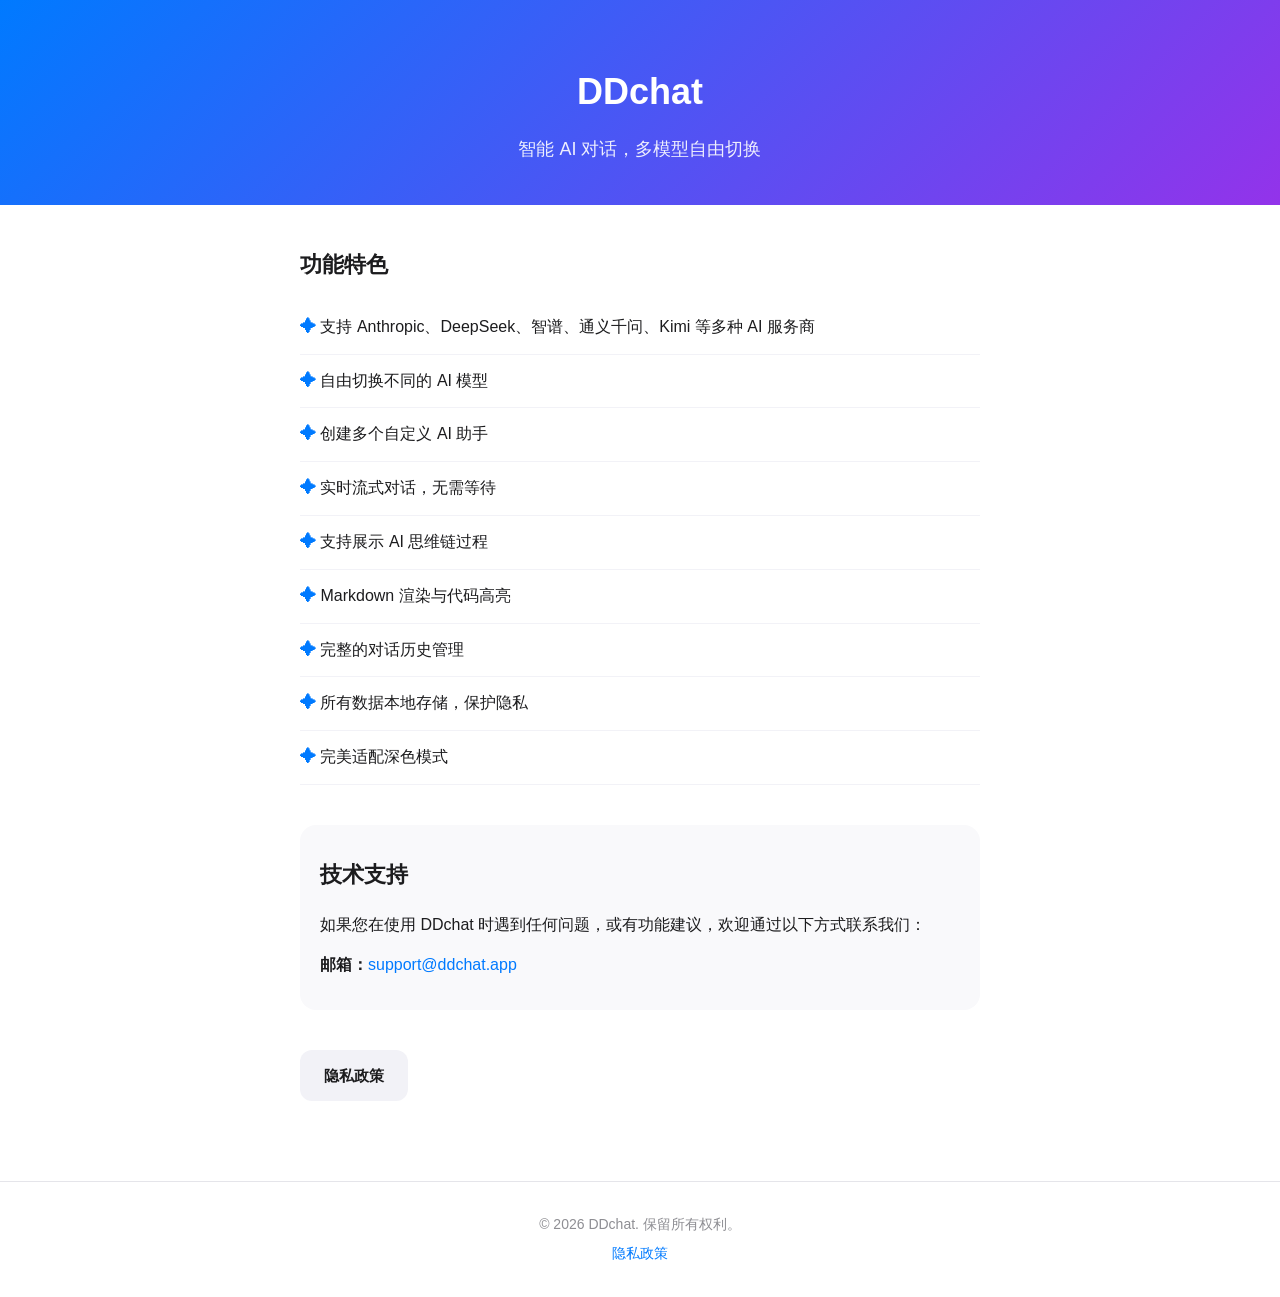
==== index.html @ 6ab1c4fa "合规整改：移除元数据中 OpenAI 相关引用 针对 App Store 中国大陆 Guideline 5 - Legal 审核要求， 移除官网与隐私政策中对 OpenAI 的引用，改为列举已在 中国" ====
<!DOCTYPE html>
<html lang="zh-CN">
<head>
<meta charset="UTF-8">
<meta name="viewport" content="width=device-width, initial-scale=1.0">
<title>DDchat - 智能 AI 对话助手</title>
<style>
  * { margin: 0; padding: 0; box-sizing: border-box; }
  body { font-family: -apple-system, 'SF Pro Text', 'PingFang SC', sans-serif; font-size: 16px; line-height: 1.8; color: #1c1c1e; background: #fff; }
  .hero { text-align: center; padding: 60px 20px 40px; background: linear-gradient(135deg, #007AFF, #9333EA); color: #fff; }
  .hero h1 { font-size: 36px; font-weight: 800; margin-bottom: 8px; }
  .hero p { font-size: 18px; opacity: 0.9; }
  .content { max-width: 720px; margin: 0 auto; padding: 40px 20px; }
  h2 { font-size: 22px; font-weight: 700; margin-bottom: 16px; }
  .features { list-style: none; padding: 0; }
  .features li { padding: 12px 0; border-bottom: 1px solid #f2f2f7; font-size: 16px; }
  .features li::before { content: "✦ "; color: #007AFF; font-weight: bold; }
  .section { margin-bottom: 40px; }
  .links { display: flex; gap: 16px; flex-wrap: wrap; margin-top: 20px; }
  .links a { display: inline-block; padding: 12px 24px; border-radius: 12px; text-decoration: none; font-weight: 600; font-size: 15px; }
  .links .primary { background: linear-gradient(135deg, #007AFF, #0064d2); color: #fff; }
  .links .secondary { background: #f2f2f7; color: #1c1c1e; }
  .contact { background: #f9f9fb; padding: 30px 20px; border-radius: 16px; }
  .footer { text-align: center; padding: 30px 20px; font-size: 14px; color: #8e8e93; border-top: 1px solid #e5e5ea; margin-top: 40px; }
  .footer a { color: #007AFF; text-decoration: none; }
</style>
</head>
<body>

<div class="hero">
  <h1>DDchat</h1>
  <p>智能 AI 对话，多模型自由切换</p>
</div>

<div class="content">
  <div class="section">
    <h2>功能特色</h2>
    <ul class="features">
      <li>支持 Anthropic、DeepSeek、智谱、通义千问、Kimi 等多种 AI 服务商</li>
      <li>自由切换不同的 AI 模型</li>
      <li>创建多个自定义 AI 助手</li>
      <li>实时流式对话，无需等待</li>
      <li>支持展示 AI 思维链过程</li>
      <li>Markdown 渲染与代码高亮</li>
      <li>完整的对话历史管理</li>
      <li>所有数据本地存储，保护隐私</li>
      <li>完美适配深色模式</li>
    </ul>
  </div>

  <div class="section contact">
    <h2>技术支持</h2>
    <p>如果您在使用 DDchat 时遇到任何问题，或有功能建议，欢迎通过以下方式联系我们：</p>
    <p style="margin-top: 12px;"><strong>邮箱：</strong><a href="mailto:support@ddchat.app" style="color: #007AFF; text-decoration: none;">support@ddchat.app</a></p>
  </div>

  <div class="links">
    <a href="privacy-policy.html" class="secondary">隐私政策</a>
  </div>
</div>

<div class="footer">
  <p>&copy; 2026 DDchat. 保留所有权利。</p>
  <p style="margin-top: 4px;"><a href="privacy-policy.html">隐私政策</a></p>
</div>

</body>
</html>
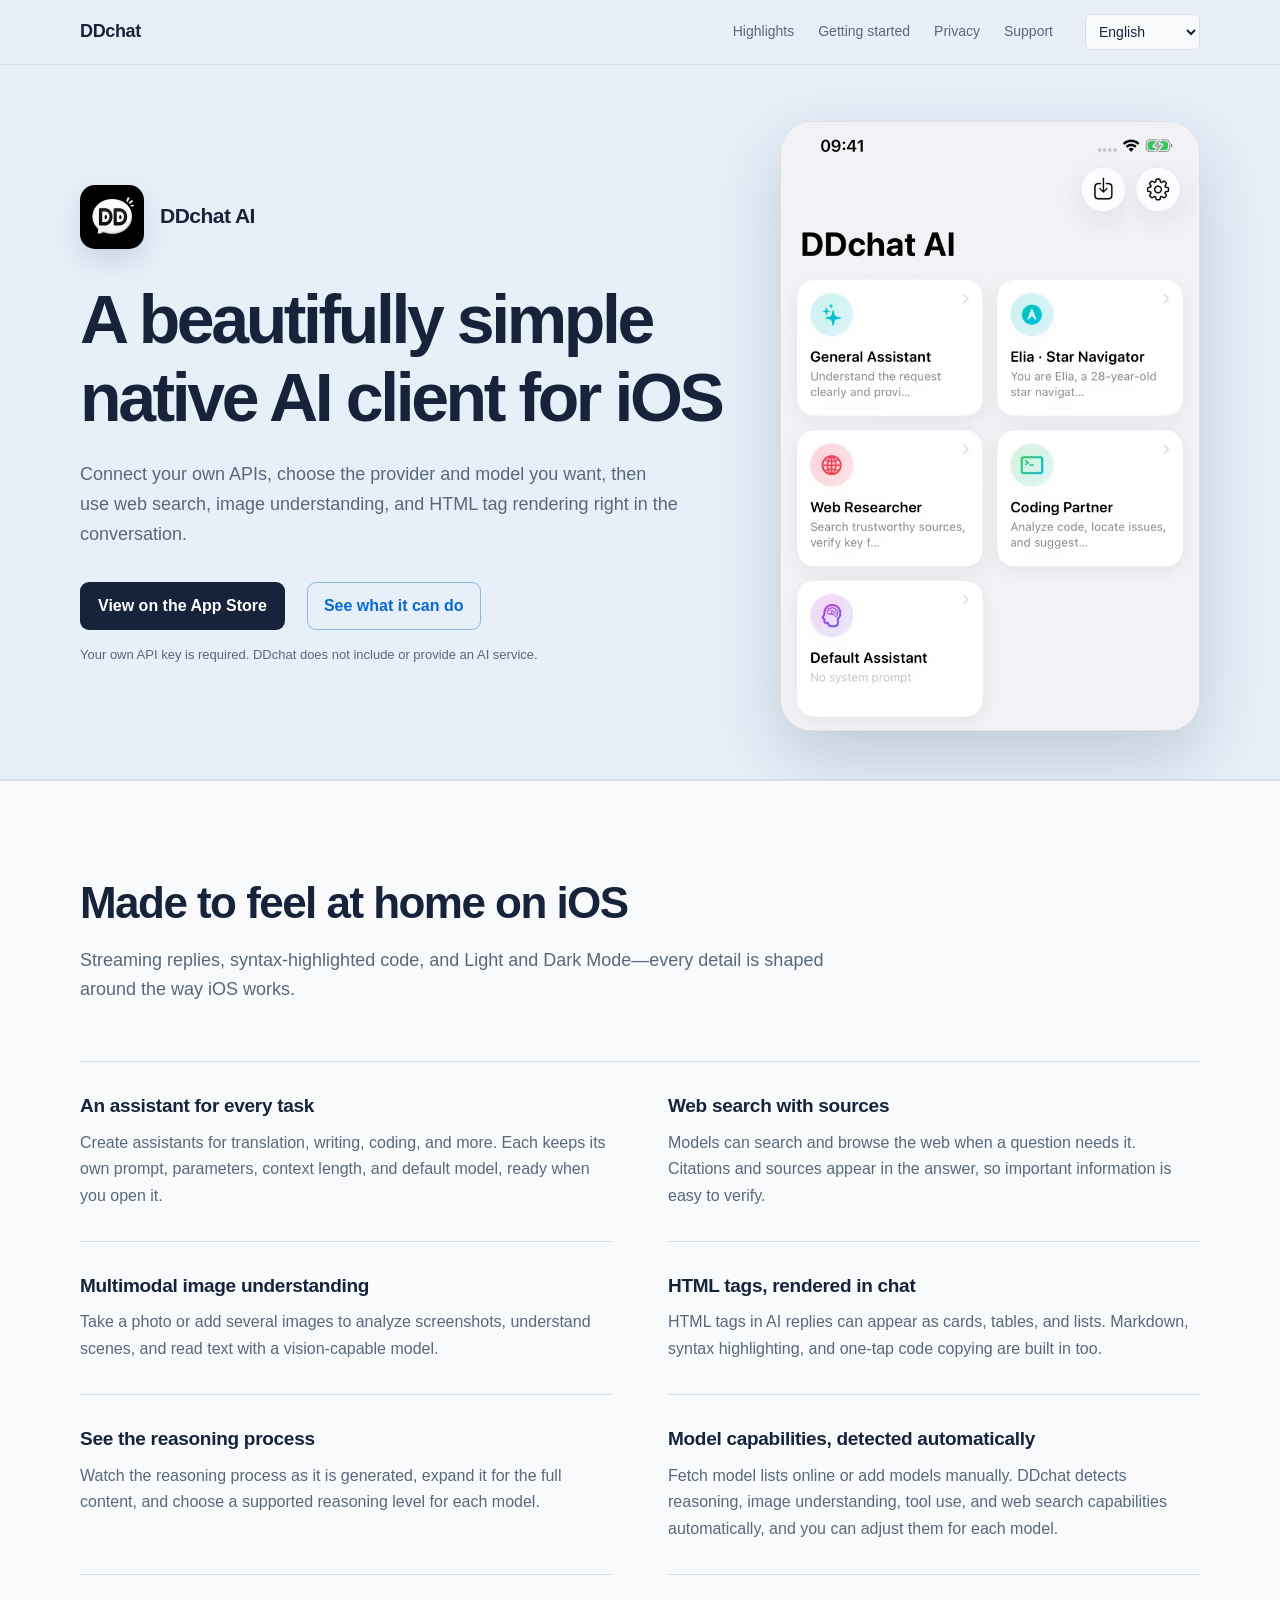
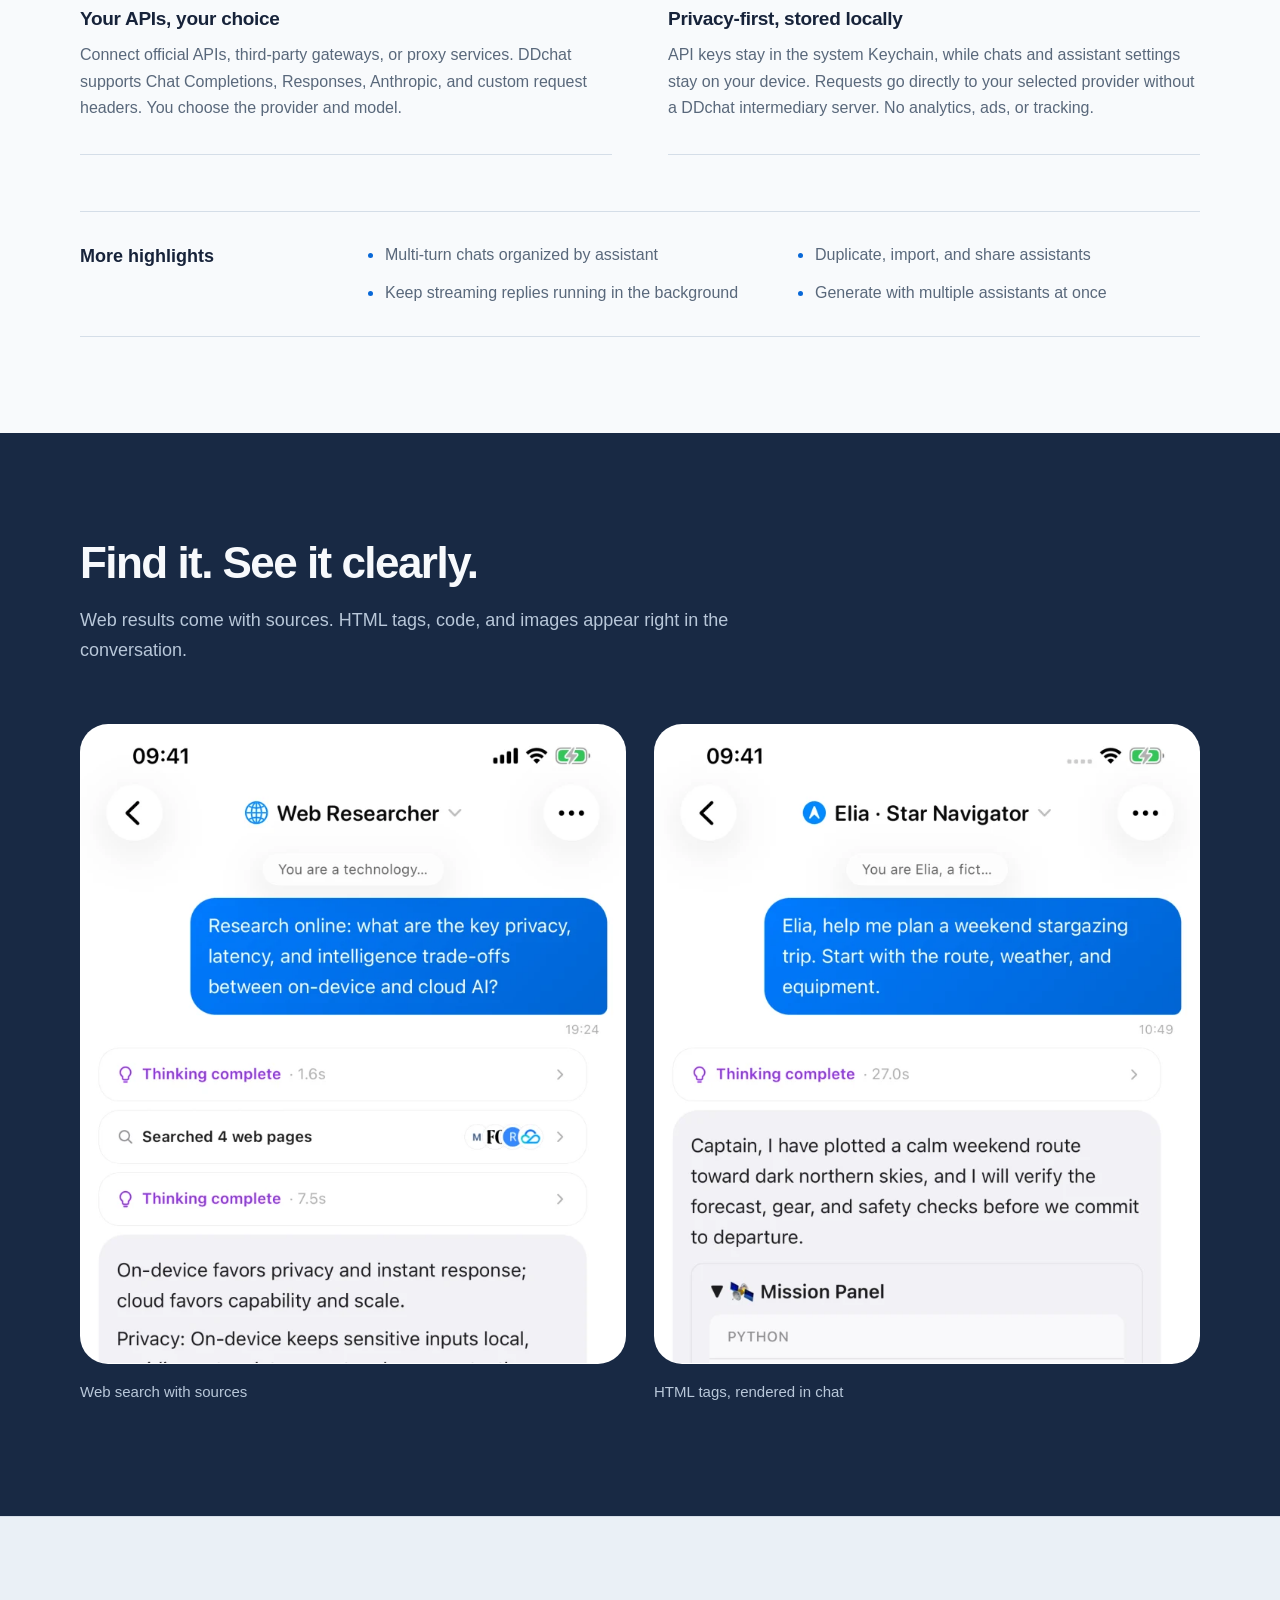
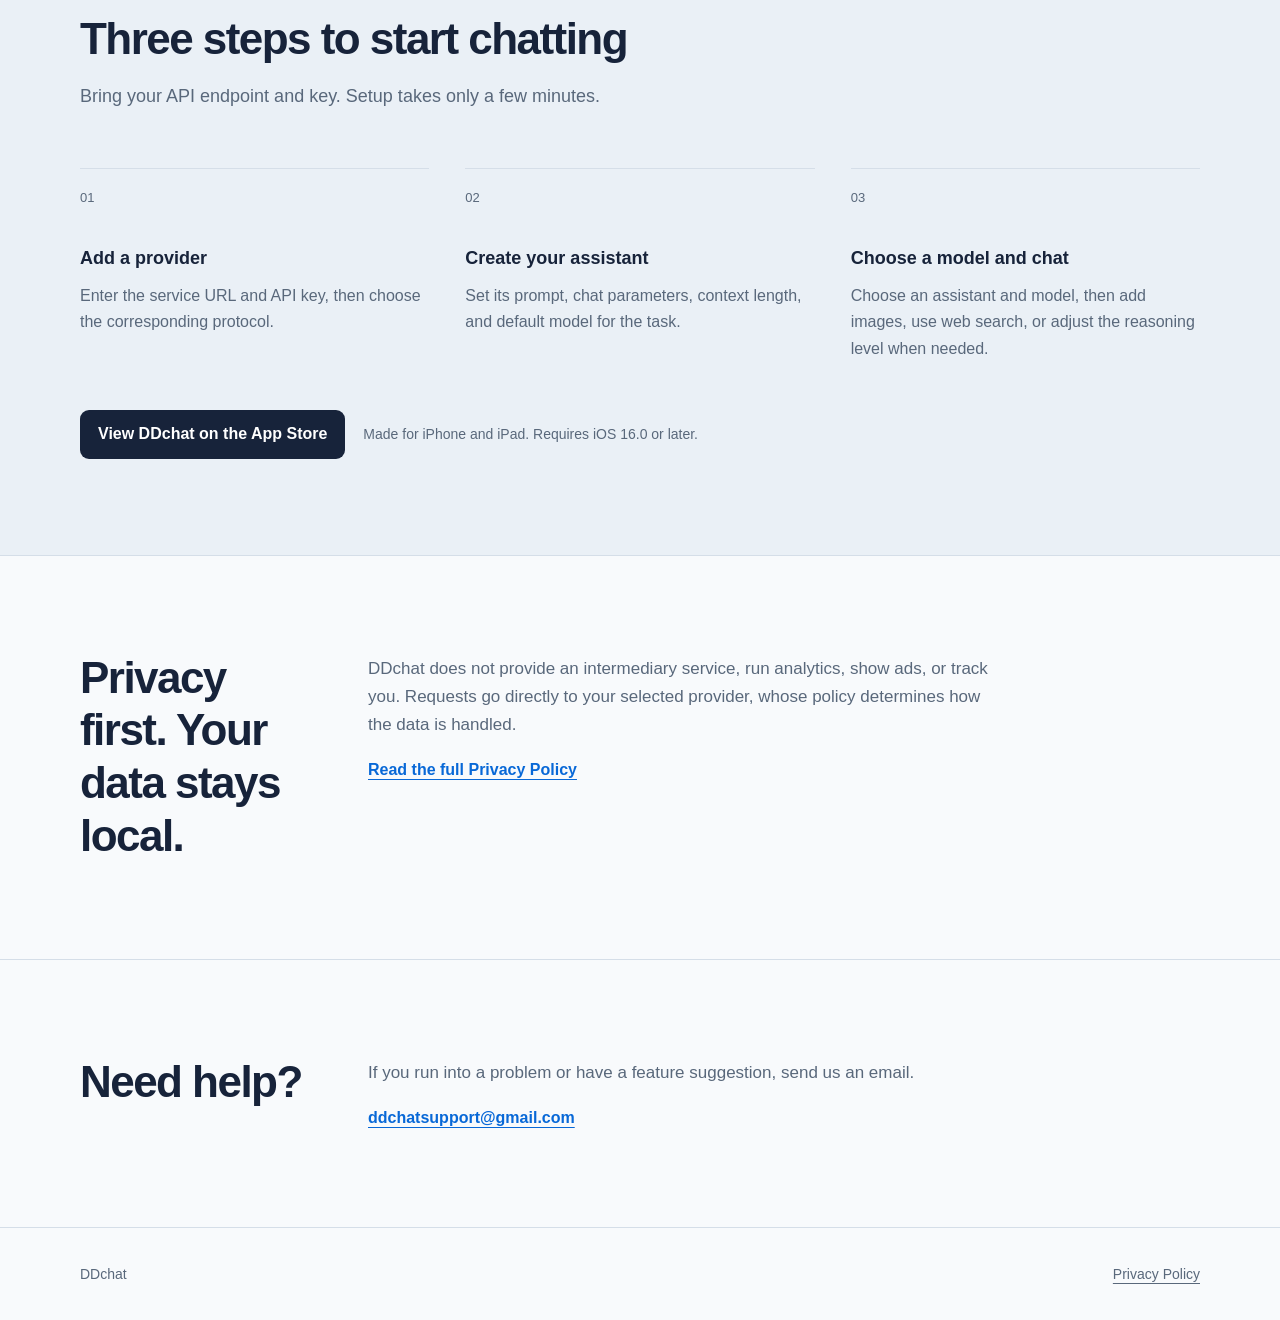
==== commit a618d9ee: "feat: refresh multilingual product website" ====
--- a/index.html
+++ b/index.html
@@ -1,68 +1,1347 @@
 <!DOCTYPE html>
-<html lang="zh-CN">
+<html lang="zh-Hans">
 <head>
-<meta charset="UTF-8">
-<meta name="viewport" content="width=device-width, initial-scale=1.0">
-<title>DDchat - 智能 AI 对话助手</title>
-<style>
-  * { margin: 0; padding: 0; box-sizing: border-box; }
-  body { font-family: -apple-system, 'SF Pro Text', 'PingFang SC', sans-serif; font-size: 16px; line-height: 1.8; color: #1c1c1e; background: #fff; }
-  .hero { text-align: center; padding: 60px 20px 40px; background: linear-gradient(135deg, #007AFF, #9333EA); color: #fff; }
-  .hero h1 { font-size: 36px; font-weight: 800; margin-bottom: 8px; }
-  .hero p { font-size: 18px; opacity: 0.9; }
-  .content { max-width: 720px; margin: 0 auto; padding: 40px 20px; }
-  h2 { font-size: 22px; font-weight: 700; margin-bottom: 16px; }
-  .features { list-style: none; padding: 0; }
-  .features li { padding: 12px 0; border-bottom: 1px solid #f2f2f7; font-size: 16px; }
-  .features li::before { content: "✦ "; color: #007AFF; font-weight: bold; }
-  .section { margin-bottom: 40px; }
-  .links { display: flex; gap: 16px; flex-wrap: wrap; margin-top: 20px; }
-  .links a { display: inline-block; padding: 12px 24px; border-radius: 12px; text-decoration: none; font-weight: 600; font-size: 15px; }
-  .links .primary { background: linear-gradient(135deg, #007AFF, #0064d2); color: #fff; }
-  .links .secondary { background: #f2f2f7; color: #1c1c1e; }
-  .contact { background: #f9f9fb; padding: 30px 20px; border-radius: 16px; }
-  .footer { text-align: center; padding: 30px 20px; font-size: 14px; color: #8e8e93; border-top: 1px solid #e5e5ea; margin-top: 40px; }
-  .footer a { color: #007AFF; text-decoration: none; }
-</style>
+  <meta charset="UTF-8">
+  <meta name="viewport" content="width=device-width, initial-scale=1.0">
+  <meta name="description" content="DDchat AI 是一款精致简约的 iOS 原生 AI 客户端，支持联网搜索、多模态图片理解与 HTML 标签渲染。">
+  <meta name="theme-color" content="#e7eff8" media="(prefers-color-scheme: light)">
+  <meta name="theme-color" content="#162233" media="(prefers-color-scheme: dark)">
+  <title>DDchat — iOS AI 客户端</title>
+  <style>
+    :root {
+      color-scheme: light dark;
+      --background: #f8fafc;
+      --surface: #eaf0f6;
+      --hero: #e7eff8;
+      --text: #17233a;
+      --secondary: #59687b;
+      --border: #d5dee8;
+      --accent: #0868d7;
+      --accent-hover: #0759b6;
+      --store-bg: #17233a;
+      --store-text: #ffffff;
+      --header: rgba(231, 239, 248, 0.94);
+      --showcase: #182944;
+      --showcase-text: #f7f9fc;
+      --showcase-secondary: #b8c7d9;
+      --screen-border: rgba(23, 35, 58, 0.14);
+      --screen-shadow: 0 28px 70px rgba(31, 58, 91, 0.20);
+      --page-width: 1120px;
+    }
+
+    @media (prefers-color-scheme: dark) {
+      :root {
+        --background: #10151d;
+        --surface: #171e28;
+        --hero: #162233;
+        --text: #f2f5f8;
+        --secondary: #aab7c6;
+        --border: #2e3b4c;
+        --accent: #68aaf2;
+        --accent-hover: #87bbf5;
+        --store-bg: #f4f7fb;
+        --store-text: #111925;
+        --header: rgba(22, 34, 51, 0.94);
+        --showcase: #0b111b;
+        --showcase-text: #f4f7fb;
+        --showcase-secondary: #aebdce;
+        --screen-border: rgba(255, 255, 255, 0.14);
+        --screen-shadow: 0 28px 70px rgba(0, 0, 0, 0.36);
+      }
+    }
+
+    * {
+      box-sizing: border-box;
+    }
+
+    html {
+      scroll-behavior: smooth;
+      scroll-padding-top: 72px;
+    }
+
+    body {
+      margin: 0;
+      color: var(--text);
+      background: var(--background);
+      font-family: -apple-system, BlinkMacSystemFont, "SF Pro Text", "SF Pro Display",
+        "PingFang SC", "Hiragino Sans GB", "Hiragino Kaku Gothic ProN",
+        "Apple SD Gothic Neo", "Segoe UI", sans-serif;
+      font-size: 16px;
+      line-height: 1.65;
+      -webkit-font-smoothing: antialiased;
+    }
+
+    a {
+      color: var(--accent);
+      text-underline-offset: 4px;
+      text-decoration-thickness: 1px;
+    }
+
+    a:hover {
+      text-decoration-thickness: 2px;
+    }
+
+    button,
+    select {
+      font: inherit;
+    }
+
+    .skip-link {
+      position: fixed;
+      top: 10px;
+      left: 12px;
+      z-index: 100;
+      padding: 8px 12px;
+      color: var(--background);
+      background: var(--text);
+      transform: translateY(-160%);
+    }
+
+    .skip-link:focus {
+      transform: translateY(0);
+    }
+
+    :focus-visible {
+      outline: 3px solid color-mix(in srgb, var(--accent) 55%, transparent);
+      outline-offset: 3px;
+    }
+
+    .site-header {
+      position: sticky;
+      top: 0;
+      z-index: 20;
+      border-bottom: 1px solid var(--border);
+      background: var(--header);
+      -webkit-backdrop-filter: blur(12px);
+      backdrop-filter: blur(12px);
+    }
+
+    .header-inner,
+    .page,
+    .footer-inner {
+      width: min(var(--page-width), calc(100% - 40px));
+      margin-inline: auto;
+    }
+
+    .header-inner {
+      min-height: 64px;
+      display: flex;
+      align-items: center;
+      gap: 28px;
+    }
+
+    .brand {
+      color: var(--text);
+      font-family: ui-rounded, "SF Pro Rounded", -apple-system, BlinkMacSystemFont, sans-serif;
+      font-size: 18px;
+      font-weight: 700;
+      letter-spacing: -0.02em;
+      text-decoration: none;
+    }
+
+    .site-nav {
+      display: flex;
+      align-items: center;
+      gap: 24px;
+      margin-left: auto;
+    }
+
+    .site-nav a {
+      color: var(--secondary);
+      font-size: 14px;
+      text-decoration: none;
+    }
+
+    .site-nav a:hover {
+      color: var(--text);
+    }
+
+    .language-control {
+      margin-left: 4px;
+    }
+
+    .language-control select {
+      min-height: 36px;
+      padding: 5px 28px 5px 9px;
+      border: 1px solid var(--border);
+      border-radius: 6px;
+      color: var(--text);
+      background: var(--background);
+      font-size: 14px;
+    }
+
+    .sr-only {
+      position: absolute;
+      width: 1px;
+      height: 1px;
+      padding: 0;
+      margin: -1px;
+      overflow: hidden;
+      clip: rect(0, 0, 0, 0);
+      white-space: nowrap;
+      border: 0;
+    }
+
+    .hero-shell {
+      overflow: hidden;
+      background: var(--hero);
+      border-bottom: 1px solid var(--border);
+    }
+
+    .hero {
+      padding: 54px 0 0;
+    }
+
+    .hero-layout {
+      min-height: 660px;
+      display: grid;
+      grid-template-columns: minmax(0, 1fr) 420px;
+      align-items: center;
+      gap: 64px;
+    }
+
+    .hero-copy {
+      max-width: 620px;
+      padding-bottom: 48px;
+    }
+
+    .product-identity {
+      display: flex;
+      align-items: center;
+      gap: 16px;
+      margin-bottom: 34px;
+    }
+
+    .app-icon {
+      width: 64px;
+      height: 64px;
+      display: block;
+      border-radius: 15px;
+      box-shadow: 0 12px 26px rgba(55, 90, 130, 0.16);
+    }
+
+    .product-name {
+      font-family: ui-rounded, "SF Pro Rounded", -apple-system, BlinkMacSystemFont, sans-serif;
+      font-size: 21px;
+      font-weight: 700;
+      letter-spacing: -0.025em;
+    }
+
+    .hero h1 {
+      max-width: 620px;
+      margin: 0;
+      font-family: ui-rounded, "SF Pro Rounded", -apple-system, BlinkMacSystemFont, sans-serif;
+      font-size: clamp(50px, 5.6vw, 68px);
+      line-height: 1.06;
+      letter-spacing: -0.05em;
+    }
+
+    .hero h1 span {
+      display: block;
+      white-space: nowrap;
+    }
+
+    .hero h1 span + span {
+      margin-top: 6px;
+    }
+
+    .hero-body {
+      max-width: 600px;
+      margin: 26px 0 0;
+      color: var(--secondary);
+      font-size: 18px;
+      line-height: 1.68;
+    }
+
+    .hero-links {
+      display: flex;
+      flex-wrap: wrap;
+      gap: 22px;
+      margin-top: 32px;
+    }
+
+    .hero-links a {
+      font-weight: 600;
+      text-decoration: none;
+    }
+
+    .store-link {
+      display: inline-flex;
+      align-items: center;
+      justify-content: center;
+      padding: 11px 18px;
+      border-radius: 9px;
+      color: var(--store-text);
+      background: var(--store-bg);
+      font-weight: 600;
+      text-decoration: none;
+    }
+
+    .hero-links .product-link {
+      padding: 10px 16px;
+      border: 1px solid color-mix(in srgb, var(--accent) 35%, var(--border));
+      border-radius: 9px;
+      color: var(--accent);
+    }
+
+    .hero-note {
+      margin: 14px 0 0;
+      color: var(--secondary);
+      font-size: 13px;
+    }
+
+    .hero-visual {
+      align-self: stretch;
+      display: flex;
+      justify-content: flex-end;
+      align-items: flex-end;
+      padding-bottom: 48px;
+    }
+
+    .hero-preview {
+      width: 420px;
+      height: 610px;
+      overflow: hidden;
+      border: 1px solid var(--screen-border);
+      border-radius: 32px;
+      background: #ffffff;
+      box-shadow: var(--screen-shadow);
+    }
+
+    .hero-screen {
+      width: 100%;
+      height: auto;
+      display: block;
+    }
+
+    .section {
+      padding: 96px 0;
+      border-top: 1px solid var(--border);
+    }
+
+    .section-heading {
+      max-width: 790px;
+      margin-bottom: 56px;
+    }
+
+    .section-heading h2,
+    .plain-section h2 {
+      margin: 0;
+      font-family: ui-rounded, "SF Pro Rounded", -apple-system, BlinkMacSystemFont, sans-serif;
+      font-size: clamp(32px, 4vw, 44px);
+      line-height: 1.2;
+      letter-spacing: -0.035em;
+    }
+
+    .section-heading p {
+      max-width: 760px;
+      margin: 16px 0 0;
+      color: var(--secondary);
+      font-size: 18px;
+    }
+
+    .feature-list {
+      display: grid;
+      grid-template-columns: repeat(2, minmax(0, 1fr));
+      column-gap: 56px;
+      border-top: 1px solid var(--border);
+    }
+
+    .feature-row {
+      padding: 30px 0 32px;
+      border-bottom: 1px solid var(--border);
+    }
+
+    .feature-row h3 {
+      margin: 0 0 10px;
+      font-size: 19px;
+      line-height: 1.45;
+      letter-spacing: -0.015em;
+    }
+
+    .feature-row p {
+      margin: 0;
+      color: var(--secondary);
+    }
+
+    .more-highlights {
+      display: grid;
+      grid-template-columns: 240px minmax(0, 1fr);
+      gap: 48px;
+      margin-top: 56px;
+      padding: 30px 0;
+      border-top: 1px solid var(--border);
+      border-bottom: 1px solid var(--border);
+    }
+
+    .more-highlights h3 {
+      margin: 0;
+      font-size: 18px;
+    }
+
+    .more-highlights ul {
+      display: grid;
+      grid-template-columns: repeat(2, minmax(0, 1fr));
+      gap: 12px 28px;
+      margin: 0;
+      padding: 0;
+      list-style: none;
+      color: var(--secondary);
+    }
+
+    .more-highlights li {
+      position: relative;
+      padding-left: 17px;
+    }
+
+    .more-highlights li::before {
+      content: "";
+      position: absolute;
+      top: 0.68em;
+      left: 0;
+      width: 5px;
+      height: 5px;
+      border-radius: 50%;
+      background: var(--accent);
+    }
+
+    .showcase-section {
+      padding: 104px 0 112px;
+      color: var(--showcase-text);
+      background: var(--showcase);
+    }
+
+    .showcase-heading {
+      max-width: 790px;
+      margin-bottom: 58px;
+    }
+
+    .showcase-heading h2 {
+      margin: 0;
+      font-family: ui-rounded, "SF Pro Rounded", -apple-system, BlinkMacSystemFont, sans-serif;
+      font-size: clamp(32px, 4vw, 44px);
+      line-height: 1.2;
+      letter-spacing: -0.035em;
+    }
+
+    .showcase-heading p {
+      max-width: 760px;
+      margin: 16px 0 0;
+      color: var(--showcase-secondary);
+      font-size: 18px;
+    }
+
+    .screen-grid {
+      display: grid;
+      grid-template-columns: repeat(2, minmax(0, 1fr));
+      gap: 28px;
+    }
+
+    .screen-figure {
+      margin: 0;
+    }
+
+    .screen-crop {
+      height: 640px;
+      overflow: hidden;
+      border: 1px solid rgba(255, 255, 255, 0.18);
+      border-radius: 28px;
+      background: #ffffff;
+    }
+
+    .screen-crop img {
+      width: 100%;
+      height: auto;
+      display: block;
+    }
+
+    .screen-figure figcaption {
+      margin-top: 16px;
+      color: var(--showcase-secondary);
+      font-size: 15px;
+    }
+
+    .usage-section {
+      background: var(--surface);
+    }
+
+    .steps {
+      counter-reset: steps;
+      display: grid;
+      grid-template-columns: repeat(3, 1fr);
+      gap: 36px;
+      margin: 0;
+      padding: 0;
+      list-style: none;
+    }
+
+    .steps li {
+      counter-increment: steps;
+      padding-top: 18px;
+      border-top: 1px solid var(--border);
+    }
+
+    .steps li::before {
+      content: "0" counter(steps);
+      display: block;
+      margin-bottom: 36px;
+      color: var(--secondary);
+      font-size: 13px;
+    }
+
+    .steps h3 {
+      margin: 0 0 9px;
+      font-size: 18px;
+    }
+
+    .steps p {
+      margin: 0;
+      color: var(--secondary);
+    }
+
+    .usage-action {
+      margin-top: 48px;
+      display: flex;
+      align-items: center;
+      gap: 18px;
+    }
+
+    .usage-action p {
+      margin: 0;
+      color: var(--secondary);
+      font-size: 14px;
+    }
+
+    .plain-section {
+      display: grid;
+      grid-template-columns: 240px minmax(0, 1fr);
+      gap: 48px;
+    }
+
+    .plain-section-copy {
+      max-width: 640px;
+    }
+
+    .plain-section-copy p {
+      margin: 3px 0 18px;
+      color: var(--secondary);
+      font-size: 17px;
+    }
+
+    .plain-section-copy a {
+      font-weight: 600;
+    }
+
+    .support-email {
+      word-break: break-word;
+    }
+
+    .site-footer {
+      border-top: 1px solid var(--border);
+    }
+
+    .footer-inner {
+      min-height: 92px;
+      display: flex;
+      align-items: center;
+      justify-content: space-between;
+      gap: 24px;
+      color: var(--secondary);
+      font-size: 14px;
+    }
+
+    .footer-inner p {
+      margin: 0;
+    }
+
+    .footer-inner a {
+      color: var(--secondary);
+    }
+
+    @media (max-width: 980px) and (min-width: 901px) {
+      .hero-layout {
+        grid-template-columns: minmax(0, 1fr) 350px;
+        gap: 36px;
+      }
+
+      .hero h1 {
+        font-size: clamp(48px, 6vw, 58px);
+      }
+
+      .hero-preview {
+        width: 350px;
+        height: 510px;
+      }
+    }
+
+    @media (max-width: 900px) {
+      .header-inner,
+      .page,
+      .footer-inner {
+        width: min(100% - 32px, var(--page-width));
+      }
+
+      .header-inner {
+        min-height: 58px;
+      }
+
+      .site-nav {
+        display: none;
+      }
+
+      .language-control {
+        margin-left: auto;
+      }
+
+      .hero {
+        padding: 58px 0 0;
+      }
+
+      .hero-layout {
+        min-height: 0;
+        grid-template-columns: 1fr;
+        gap: 40px;
+      }
+
+      .hero-copy {
+        padding-bottom: 0;
+      }
+
+      .product-identity {
+        margin-bottom: 26px;
+      }
+
+      .app-icon {
+        width: 58px;
+        height: 58px;
+        border-radius: 14px;
+      }
+
+      .hero h1 {
+        font-size: clamp(36px, 10vw, 50px);
+      }
+
+      .hero-body {
+        font-size: 17px;
+      }
+
+      .hero-visual {
+        height: auto;
+        justify-content: center;
+        padding-bottom: 42px;
+      }
+
+      .hero-preview {
+        width: min(420px, 100%);
+        height: min(610px, 142vw);
+        border-radius: 28px;
+      }
+
+      .section {
+        padding: 68px 0;
+      }
+
+      .plain-section {
+        grid-template-columns: 1fr;
+        gap: 20px;
+      }
+
+      .section-heading {
+        margin-bottom: 40px;
+      }
+
+      .section-heading p {
+        font-size: 17px;
+      }
+
+      .feature-list {
+        grid-template-columns: 1fr;
+        column-gap: 0;
+      }
+
+      .feature-row {
+        padding: 24px 0 26px;
+      }
+
+      .more-highlights {
+        grid-template-columns: 1fr;
+        gap: 20px;
+        margin-top: 44px;
+      }
+
+      .more-highlights ul {
+        grid-template-columns: 1fr;
+      }
+
+      .showcase-section {
+        padding: 70px 0 76px;
+      }
+
+      .showcase-heading {
+        margin-bottom: 38px;
+      }
+
+      .showcase-heading p {
+        font-size: 17px;
+      }
+
+      .screen-grid {
+        grid-template-columns: 1fr;
+        gap: 42px;
+      }
+
+      .screen-crop {
+        height: min(660px, 138vw);
+        border-radius: 24px;
+      }
+
+      .steps {
+        grid-template-columns: 1fr;
+        gap: 34px;
+      }
+
+      .steps li::before {
+        margin-bottom: 16px;
+      }
+
+      .usage-action {
+        align-items: flex-start;
+        flex-direction: column;
+      }
+
+      .footer-inner {
+        min-height: 104px;
+        flex-direction: column;
+        justify-content: center;
+        align-items: flex-start;
+        gap: 8px;
+      }
+    }
+
+    @media (prefers-reduced-motion: reduce) {
+      html {
+        scroll-behavior: auto;
+      }
+    }
+  </style>
 </head>
 <body>
-
-<div class="hero">
-  <h1>DDchat</h1>
-  <p>智能 AI 对话，多模型自由切换</p>
-</div>
-
-<div class="content">
-  <div class="section">
-    <h2>功能特色</h2>
-    <ul class="features">
-      <li>支持 Anthropic、DeepSeek、智谱、通义千问、Kimi 等多种 AI 服务商</li>
-      <li>自由切换不同的 AI 模型</li>
-      <li>创建多个自定义 AI 助手</li>
-      <li>实时流式对话，无需等待</li>
-      <li>支持展示 AI 思维链过程</li>
-      <li>Markdown 渲染与代码高亮</li>
-      <li>完整的对话历史管理</li>
-      <li>所有数据本地存储，保护隐私</li>
-      <li>完美适配深色模式</li>
-    </ul>
-  </div>
-
-  <div class="section contact">
-    <h2>技术支持</h2>
-    <p>如果您在使用 DDchat 时遇到任何问题，或有功能建议，欢迎通过以下方式联系我们：</p>
-    <p style="margin-top: 12px;"><strong>邮箱：</strong><a href="mailto:support@ddchat.app" style="color: #007AFF; text-decoration: none;">support@ddchat.app</a></p>
-  </div>
-
-  <div class="links">
-    <a href="privacy-policy.html" class="secondary">隐私政策</a>
-  </div>
-</div>
-
-<div class="footer">
-  <p>&copy; 2026 DDchat. 保留所有权利。</p>
-  <p style="margin-top: 4px;"><a href="privacy-policy.html">隐私政策</a></p>
-</div>
-
+  <a class="skip-link" href="#main-content" data-i18n="skipLink">跳到主要内容</a>
+
+  <header class="site-header">
+    <div class="header-inner">
+      <a class="brand" href="#top" aria-label="DDchat">DDchat</a>
+      <nav class="site-nav" aria-label="Primary">
+        <a href="#product" data-i18n="navProduct">产品亮点</a>
+        <a href="#usage" data-i18n="navUsage">使用方式</a>
+        <a href="#privacy" data-i18n="navPrivacy">隐私</a>
+        <a href="#support" data-i18n="navSupport">支持</a>
+      </nav>
+      <div class="language-control">
+        <label class="sr-only" for="language-select" data-i18n="languageLabel">语言</label>
+        <select id="language-select" aria-label="语言">
+          <option value="zh-Hans">简体中文</option>
+          <option value="zh-Hant">繁體中文</option>
+          <option value="en">English</option>
+          <option value="ja">日本語</option>
+          <option value="ko">한국어</option>
+        </select>
+      </div>
+    </div>
+  </header>
+
+  <main id="main-content">
+    <section class="hero-shell" id="top">
+      <div class="page hero">
+        <div class="hero-layout">
+          <div class="hero-copy">
+            <div class="product-identity">
+              <img class="app-icon" src="assets/app-icon.webp" alt="" width="64" height="64">
+              <span class="product-name">DDchat AI</span>
+            </div>
+            <h1>
+              <span data-i18n="heroTitleLine1">精致简约的 iOS</span>
+              <span data-i18n="heroTitleLine2">原生 AI 客户端</span>
+            </h1>
+            <p class="hero-body" data-i18n="heroBody">连接自己的 API，自由选择服务商与模型，并在对话中使用联网搜索、图片理解与 HTML 标签渲染。</p>
+            <div class="hero-links">
+              <a class="store-link" href="https://apps.apple.com/cn/app/ddchat-ai/id6766894679" data-store-link data-i18n="heroStore">前往 App Store</a>
+              <a class="product-link" href="#product" data-i18n="heroProduct">看看它能做什么</a>
+            </div>
+            <p class="hero-note" data-i18n="heroNote">需要自行提供 API 密钥；DDchat 不包含或提供 AI 服务。</p>
+          </div>
+          <div class="hero-visual">
+            <div class="hero-preview">
+              <img class="hero-screen" src="assets/screens/zh-Hans-home.webp" data-screen="home" data-alt-i18n="screenHomeAlt" alt="DDchat 助手首页" width="720" height="1558">
+            </div>
+          </div>
+        </div>
+
+      </div>
+    </section>
+
+    <section class="section" id="product">
+      <div class="page">
+        <div class="section-heading">
+          <h2 data-i18n="productTitle">原生 iOS，顺手也耐看</h2>
+          <p data-i18n="productIntro">流式回复、代码高亮、深浅色主题，每个细节都按原生 iOS 的使用习惯打磨。</p>
+        </div>
+
+        <div class="feature-list">
+          <article class="feature-row">
+            <h3 data-i18n="featureAssistantTitle">专属助手，各司其职</h3>
+            <p data-i18n="featureAssistantBody">为翻译、写作、代码等场景创建专属助手。提示词、参数、上下文长度和默认模型各自独立，打开就能用。</p>
+          </article>
+          <article class="feature-row">
+            <h3 data-i18n="featureSearchTitle">联网搜索，有据可查</h3>
+            <p data-i18n="featureSearchBody">模型可以根据问题主动搜索和浏览网页，并在回答中展示引用与来源，重要信息从哪里来，一眼就能查证。</p>
+          </article>
+          <article class="feature-row">
+            <h3 data-i18n="featureVisionTitle">多模态图片理解</h3>
+            <p data-i18n="featureVisionBody">拍照或从相册添加多张图片，分析截图、识别画面、阅读图片文字，直接与具备视觉能力的模型对话。</p>
+          </article>
+          <article class="feature-row">
+            <h3 data-i18n="featureHtmlTitle">HTML 标签，直接呈现</h3>
+            <p data-i18n="featureHtmlBody">AI 回复中的 HTML 标签可直接渲染为卡片、表格与列表。Markdown、代码高亮和一键复制也都内置其中。</p>
+          </article>
+          <article class="feature-row">
+            <h3 data-i18n="featureReasoningTitle">思考过程，清晰可见</h3>
+            <p data-i18n="featureReasoningBody">模型生成时实时预览思考过程，随时展开查看完整内容，并按模型支持情况选择合适的思考档位。</p>
+          </article>
+          <article class="feature-row">
+            <h3 data-i18n="featureModelTitle">模型能力，自动识别</h3>
+            <p data-i18n="featureModelBody">在线获取模型列表，也可以手动添加。思考、图片理解、工具调用和联网搜索能力会自动识别；需要时，也可按模型手动调整。</p>
+          </article>
+          <article class="feature-row">
+            <h3 data-i18n="featureApiTitle">自己的 API，自由连接</h3>
+            <p data-i18n="featureApiBody">连接官方 API、第三方中转站或代理服务，支持 Chat Completions、Responses、Anthropic 三种协议和自定义请求头。服务商与模型，由你自己选择。</p>
+          </article>
+          <article class="feature-row">
+            <h3 data-i18n="featureStorageTitle">隐私优先，本地存储</h3>
+            <p data-i18n="featureStorageBody">API 密钥保存在系统钥匙串，对话与助手配置留在设备本地。请求直接发送至所选服务商，不经过 DDchat 中间服务器。无分析、无广告、无追踪。</p>
+          </article>
+        </div>
+
+        <div class="more-highlights">
+          <h3 data-i18n="moreTitle">更多亮点</h3>
+          <ul>
+            <li data-i18n="moreHistory">按助手整理多轮对话</li>
+            <li data-i18n="moreShare">复制、导入和分享助手</li>
+            <li data-i18n="moreBackground">流式回复可在后台继续</li>
+            <li data-i18n="moreParallel">多个助手可以同时生成</li>
+          </ul>
+        </div>
+      </div>
+    </section>
+
+    <section class="showcase-section" aria-labelledby="showcase-title">
+      <div class="page">
+        <div class="showcase-heading">
+          <h2 id="showcase-title" data-i18n="showcaseTitle">搜得到，也看得清</h2>
+          <p data-i18n="showcaseBody">联网结果带引用，HTML 标签、代码块和图片内容直接在对话中呈现。</p>
+        </div>
+        <div class="screen-grid">
+          <figure class="screen-figure">
+            <div class="screen-crop">
+              <img src="assets/screens/zh-Hans-search.webp" data-screen="search" data-alt-i18n="screenSearchAlt" alt="DDchat 联网搜索会话界面" width="720" height="1558" loading="lazy">
+            </div>
+            <figcaption data-i18n="showcaseSearchCaption">联网搜索，有据可查</figcaption>
+          </figure>
+          <figure class="screen-figure">
+            <div class="screen-crop">
+              <img src="assets/screens/zh-Hans-html.webp" data-screen="html" data-alt-i18n="screenHtmlAlt" alt="DDchat HTML 标签渲染界面" width="720" height="1558" loading="lazy">
+            </div>
+            <figcaption data-i18n="showcaseHtmlCaption">HTML 标签，直接呈现</figcaption>
+          </figure>
+        </div>
+      </div>
+    </section>
+
+    <section class="section usage-section" id="usage">
+      <div class="page">
+        <div class="section-heading">
+          <h2 data-i18n="usageTitle">三步，开始对话</h2>
+          <p data-i18n="usageIntro">准备好自己的 API 地址和密钥，几分钟即可完成设置。</p>
+        </div>
+        <ol class="steps">
+          <li>
+            <h3 data-i18n="stepOneTitle">添加服务商</h3>
+            <p data-i18n="stepOneBody">填写服务地址与 API 密钥，并选择对应的接入协议。</p>
+          </li>
+          <li>
+            <h3 data-i18n="stepTwoTitle">创建专属助手</h3>
+            <p data-i18n="stepTwoBody">按用途设置提示词、对话参数、上下文长度和默认模型。</p>
+          </li>
+          <li>
+            <h3 data-i18n="stepThreeTitle">选择模型，开始对话</h3>
+            <p data-i18n="stepThreeBody">选择助手与模型，根据需要添加图片、联网搜索或调整思考档位。</p>
+          </li>
+        </ol>
+        <div class="usage-action">
+          <a class="store-link" href="https://apps.apple.com/cn/app/ddchat-ai/id6766894679" data-store-link data-i18n="usageStore">在 App Store 查看 DDchat</a>
+          <p data-i18n="usageNote">支持 iPhone 与 iPad，需要 iOS 16.0 或更高版本。</p>
+        </div>
+      </div>
+    </section>
+
+    <section class="section" id="privacy">
+      <div class="page plain-section">
+        <h2 data-i18n="privacyTitle">隐私优先，数据留在本地</h2>
+        <div class="plain-section-copy">
+          <p data-i18n="privacyBody">DDchat 不提供中转服务，也不进行分析、投放广告或追踪。请求会直接发送给所选服务商，数据如何处理取决于该服务商的政策。</p>
+          <a href="privacy-policy.html?lang=zh-Hans" data-privacy-link data-i18n="privacyLink">查看完整隐私政策</a>
+        </div>
+      </div>
+    </section>
+
+    <section class="section" id="support">
+      <div class="page plain-section">
+        <h2 data-i18n="supportTitle">需要帮助？</h2>
+        <div class="plain-section-copy">
+          <p data-i18n="supportBody">使用中遇到问题，或有功能建议，欢迎发邮件告诉我们。</p>
+          <a class="support-email" href="mailto:ddchatsupport@gmail.com">ddchatsupport@gmail.com</a>
+        </div>
+      </div>
+    </section>
+  </main>
+
+  <footer class="site-footer">
+    <div class="footer-inner">
+      <p>DDchat</p>
+      <a href="privacy-policy.html?lang=zh-Hans" data-privacy-link data-i18n="footerPrivacy">隐私政策</a>
+    </div>
+  </footer>
+
+  <script>
+    const translations = {
+      "zh-Hans": {
+        title: "DDchat — iOS AI 客户端",
+        description: "DDchat AI 是一款精致简约的 iOS 原生 AI 客户端，支持联网搜索、多模态图片理解与 HTML 标签渲染。",
+        skipLink: "跳到主要内容",
+        languageLabel: "语言",
+        navProduct: "产品亮点",
+        navUsage: "使用方式",
+        navPrivacy: "隐私",
+        navSupport: "支持",
+        heroTitleLine1: "精致简约的 iOS",
+        heroTitleLine2: "原生 AI 客户端",
+        heroBody: "连接自己的 API，自由选择服务商与模型，并在对话中使用联网搜索、图片理解与 HTML 标签渲染。",
+        heroStore: "前往 App Store",
+        heroProduct: "看看它能做什么",
+        heroNote: "需要自行提供 API 密钥；DDchat 不包含或提供 AI 服务。",
+        screenHomeAlt: "DDchat 助手首页",
+        productTitle: "原生 iOS，顺手也耐看",
+        productIntro: "流式回复、代码高亮、深浅色主题，每个细节都按原生 iOS 的使用习惯打磨。",
+        showcaseTitle: "搜得到，也看得清",
+        showcaseBody: "联网结果带引用，HTML 标签、代码块和图片内容直接在对话中呈现。",
+        showcaseSearchCaption: "联网搜索，有据可查",
+        showcaseHtmlCaption: "HTML 标签，直接呈现",
+        screenSearchAlt: "DDchat 联网搜索会话界面",
+        screenHtmlAlt: "DDchat HTML 标签渲染界面",
+        featureApiTitle: "自己的 API，自由连接",
+        featureApiBody: "连接官方 API、第三方中转站或代理服务，支持 Chat Completions、Responses、Anthropic 三种协议和自定义请求头。服务商与模型，由你自己选择。",
+        featureModelTitle: "模型能力，自动识别",
+        featureModelBody: "在线获取模型列表，也可以手动添加。思考、图片理解、工具调用和联网搜索能力会自动识别；需要时，也可按模型手动调整。",
+        featureSearchTitle: "联网搜索，有据可查",
+        featureSearchBody: "模型可以根据问题主动搜索和浏览网页，并在回答中展示引用与来源，重要信息从哪里来，一眼就能查证。",
+        featureVisionTitle: "多模态图片理解",
+        featureVisionBody: "拍照或从相册添加多张图片，分析截图、识别画面、阅读图片文字，直接与具备视觉能力的模型对话。",
+        featureHtmlTitle: "HTML 标签，直接呈现",
+        featureHtmlBody: "AI 回复中的 HTML 标签可直接渲染为卡片、表格与列表。Markdown、代码高亮和一键复制也都内置其中。",
+        featureReasoningTitle: "思考过程，清晰可见",
+        featureReasoningBody: "模型生成时实时预览思考过程，随时展开查看完整内容，并按模型支持情况选择合适的思考档位。",
+        featureAssistantTitle: "专属助手，各司其职",
+        featureAssistantBody: "为翻译、写作、代码等场景创建专属助手。提示词、参数、上下文长度和默认模型各自独立，打开就能用。",
+        featureStorageTitle: "隐私优先，本地存储",
+        featureStorageBody: "API 密钥保存在系统钥匙串，对话与助手配置留在设备本地。请求直接发送至所选服务商，不经过 DDchat 中间服务器。无分析、无广告、无追踪。",
+        moreTitle: "更多亮点",
+        moreHistory: "按助手整理多轮对话",
+        moreShare: "复制、导入和分享助手",
+        moreBackground: "流式回复可在后台继续",
+        moreParallel: "多个助手可以同时生成",
+        usageTitle: "三步，开始对话",
+        usageIntro: "准备好自己的 API 地址和密钥，几分钟即可完成设置。",
+        stepOneTitle: "添加服务商",
+        stepOneBody: "填写服务地址与 API 密钥，并选择对应的接入协议。",
+        stepTwoTitle: "创建专属助手",
+        stepTwoBody: "按用途设置提示词、对话参数、上下文长度和默认模型。",
+        stepThreeTitle: "选择模型，开始对话",
+        stepThreeBody: "选择助手与模型，根据需要添加图片、联网搜索或调整思考档位。",
+        usageStore: "在 App Store 查看 DDchat",
+        usageNote: "支持 iPhone 与 iPad，需要 iOS 16.0 或更高版本。",
+        privacyTitle: "隐私优先，数据留在本地",
+        privacyBody: "DDchat 不提供中转服务，也不进行分析、投放广告或追踪。请求会直接发送给所选服务商，数据如何处理取决于该服务商的政策。",
+        privacyLink: "查看完整隐私政策",
+        supportTitle: "需要帮助？",
+        supportBody: "使用中遇到问题，或有功能建议，欢迎发邮件告诉我们。",
+        footerPrivacy: "隐私政策"
+      },
+      "zh-Hant": {
+        title: "DDchat — iOS AI 客戶端",
+        description: "DDchat AI 是一款精緻簡約的 iOS 原生 AI 客戶端，支援聯網搜尋、多模態圖片理解與 HTML 標籤渲染。",
+        skipLink: "跳到主要內容",
+        languageLabel: "語言",
+        navProduct: "產品亮點",
+        navUsage: "使用方式",
+        navPrivacy: "隱私",
+        navSupport: "支援",
+        heroTitleLine1: "精緻簡約的 iOS",
+        heroTitleLine2: "原生 AI 客戶端",
+        heroBody: "連接自己的 API，自由選擇服務商與模型，並在對話中使用聯網搜尋、圖片理解與 HTML 標籤渲染。",
+        heroStore: "前往 App Store",
+        heroProduct: "看看它能做什麼",
+        heroNote: "需要自行提供 API 金鑰；DDchat 不包含或提供 AI 服務。",
+        screenHomeAlt: "DDchat 助手首頁",
+        productTitle: "原生 iOS，順手也耐看",
+        productIntro: "串流回覆、程式碼高亮、深淺色主題，每個細節都按原生 iOS 的使用習慣打磨。",
+        showcaseTitle: "搜得到，也看得清",
+        showcaseBody: "聯網結果帶有引用，HTML 標籤、程式碼區塊和圖片內容直接在對話中呈現。",
+        showcaseSearchCaption: "聯網搜尋，有據可查",
+        showcaseHtmlCaption: "HTML 標籤，直接呈現",
+        screenSearchAlt: "DDchat 網路搜尋會話介面",
+        screenHtmlAlt: "DDchat HTML 標籤渲染介面",
+        featureApiTitle: "自己的 API，自由連接",
+        featureApiBody: "連接官方 API、第三方中轉站或代理服務，支援 Chat Completions、Responses、Anthropic 三種協定和自訂請求標頭。服務商與模型，由你自己選擇。",
+        featureModelTitle: "模型能力，自動偵測",
+        featureModelBody: "可在線取得模型列表，也可以手動加入。思考、圖片理解、工具呼叫和聯網搜尋能力會自動偵測；需要時，也可按模型手動調整。",
+        featureSearchTitle: "聯網搜尋，有據可查",
+        featureSearchBody: "模型可以根據問題主動搜尋和瀏覽網頁，並在回答中顯示引用與來源，重要資訊的出處一目了然。",
+        featureVisionTitle: "多模態圖片理解",
+        featureVisionBody: "拍照或從相簿加入多張圖片，分析截圖、辨識畫面、閱讀圖片文字，直接與具備視覺能力的模型對話。",
+        featureHtmlTitle: "HTML 標籤，直接呈現",
+        featureHtmlBody: "AI 回覆中的 HTML 標籤可直接渲染為卡片、表格與清單。Markdown、程式碼高亮和一鍵複製也都內建其中。",
+        featureReasoningTitle: "思考過程，清晰可見",
+        featureReasoningBody: "模型生成時即時預覽思考過程，隨時展開查看完整內容，並依模型支援情況選擇合適的思考檔位。",
+        featureAssistantTitle: "專屬助手，各司其職",
+        featureAssistantBody: "為翻譯、寫作、程式碼等場景建立專屬助手。提示詞、參數、上下文長度和預設模型各自獨立，打開就能用。",
+        featureStorageTitle: "隱私優先，本機儲存",
+        featureStorageBody: "API 金鑰保存在系統鑰匙圈，對話與助手設定留在裝置本機。請求直接傳送至所選服務商，不經過 DDchat 中介伺服器。無分析、無廣告、無追蹤。",
+        moreTitle: "更多亮點",
+        moreHistory: "按助手整理多輪對話",
+        moreShare: "複製、匯入和分享助手",
+        moreBackground: "串流回覆可在背景繼續",
+        moreParallel: "多個助手可以同時生成",
+        usageTitle: "三步，開始對話",
+        usageIntro: "準備好自己的 API 位址和金鑰，幾分鐘即可完成設定。",
+        stepOneTitle: "加入服務商",
+        stepOneBody: "填寫服務網址與 API 金鑰，並選擇對應的接入協定。",
+        stepTwoTitle: "建立專屬助手",
+        stepTwoBody: "按用途設定提示詞、對話參數、上下文長度和預設模型。",
+        stepThreeTitle: "選擇模型，開始對話",
+        stepThreeBody: "選擇助手與模型，視需要加入圖片、使用網路搜尋或調整思考檔位。",
+        usageStore: "在 App Store 查看 DDchat",
+        usageNote: "支援 iPhone 與 iPad，需要 iOS 16.0 或更新版本。",
+        privacyTitle: "隱私優先，資料留在本機",
+        privacyBody: "DDchat 不提供中轉服務，也不進行分析、投放廣告或追蹤。請求會直接傳送給所選服務商，資料如何處理由該服務商的政策決定。",
+        privacyLink: "查看完整隱私政策",
+        supportTitle: "需要協助？",
+        supportBody: "使用中遇到問題，或有功能建議，歡迎寄信告訴我們。",
+        footerPrivacy: "隱私政策"
+      },
+      en: {
+        title: "DDchat — AI client for iOS",
+        description: "DDchat AI is a polished native iOS AI client with web search, multimodal image understanding, and HTML tag rendering.",
+        skipLink: "Skip to main content",
+        languageLabel: "Language",
+        navProduct: "Highlights",
+        navUsage: "Getting started",
+        navPrivacy: "Privacy",
+        navSupport: "Support",
+        heroTitleLine1: "A beautifully simple",
+        heroTitleLine2: "native AI client for iOS",
+        heroBody: "Connect your own APIs, choose the provider and model you want, then use web search, image understanding, and HTML tag rendering right in the conversation.",
+        heroStore: "View on the App Store",
+        heroProduct: "See what it can do",
+        heroNote: "Your own API key is required. DDchat does not include or provide an AI service.",
+        screenHomeAlt: "DDchat assistant home screen",
+        productTitle: "Made to feel at home on iOS",
+        productIntro: "Streaming replies, syntax-highlighted code, and Light and Dark Mode—every detail is shaped around the way iOS works.",
+        showcaseTitle: "Find it. See it clearly.",
+        showcaseBody: "Web results come with sources. HTML tags, code, and images appear right in the conversation.",
+        showcaseSearchCaption: "Web search with sources",
+        showcaseHtmlCaption: "HTML tags, rendered in chat",
+        screenSearchAlt: "Web search conversation in DDchat",
+        screenHtmlAlt: "HTML tag rendering in DDchat",
+        featureApiTitle: "Your APIs, your choice",
+        featureApiBody: "Connect official APIs, third-party gateways, or proxy services. DDchat supports Chat Completions, Responses, Anthropic, and custom request headers. You choose the provider and model.",
+        featureModelTitle: "Model capabilities, detected automatically",
+        featureModelBody: "Fetch model lists online or add models manually. DDchat detects reasoning, image understanding, tool use, and web search capabilities automatically, and you can adjust them for each model.",
+        featureSearchTitle: "Web search with sources",
+        featureSearchBody: "Models can search and browse the web when a question needs it. Citations and sources appear in the answer, so important information is easy to verify.",
+        featureVisionTitle: "Multimodal image understanding",
+        featureVisionBody: "Take a photo or add several images to analyze screenshots, understand scenes, and read text with a vision-capable model.",
+        featureHtmlTitle: "HTML tags, rendered in chat",
+        featureHtmlBody: "HTML tags in AI replies can appear as cards, tables, and lists. Markdown, syntax highlighting, and one-tap code copying are built in too.",
+        featureReasoningTitle: "See the reasoning process",
+        featureReasoningBody: "Watch the reasoning process as it is generated, expand it for the full content, and choose a supported reasoning level for each model.",
+        featureAssistantTitle: "An assistant for every task",
+        featureAssistantBody: "Create assistants for translation, writing, coding, and more. Each keeps its own prompt, parameters, context length, and default model, ready when you open it.",
+        featureStorageTitle: "Privacy-first, stored locally",
+        featureStorageBody: "API keys stay in the system Keychain, while chats and assistant settings stay on your device. Requests go directly to your selected provider without a DDchat intermediary server. No analytics, ads, or tracking.",
+        moreTitle: "More highlights",
+        moreHistory: "Multi-turn chats organized by assistant",
+        moreShare: "Duplicate, import, and share assistants",
+        moreBackground: "Keep streaming replies running in the background",
+        moreParallel: "Generate with multiple assistants at once",
+        usageTitle: "Three steps to start chatting",
+        usageIntro: "Bring your API endpoint and key. Setup takes only a few minutes.",
+        stepOneTitle: "Add a provider",
+        stepOneBody: "Enter the service URL and API key, then choose the corresponding protocol.",
+        stepTwoTitle: "Create your assistant",
+        stepTwoBody: "Set its prompt, chat parameters, context length, and default model for the task.",
+        stepThreeTitle: "Choose a model and chat",
+        stepThreeBody: "Choose an assistant and model, then add images, use web search, or adjust the reasoning level when needed.",
+        usageStore: "View DDchat on the App Store",
+        usageNote: "Made for iPhone and iPad. Requires iOS 16.0 or later.",
+        privacyTitle: "Privacy first. Your data stays local.",
+        privacyBody: "DDchat does not provide an intermediary service, run analytics, show ads, or track you. Requests go directly to your selected provider, whose policy determines how the data is handled.",
+        privacyLink: "Read the full Privacy Policy",
+        supportTitle: "Need help?",
+        supportBody: "If you run into a problem or have a feature suggestion, send us an email.",
+        footerPrivacy: "Privacy Policy"
+      },
+      ja: {
+        title: "DDchat — iOS 向け AI クライアント",
+        description: "DDchat AI は、ウェブ検索、マルチモーダル画像理解、HTML タグ表示に対応した、洗練された iOS ネイティブ AI クライアントです。",
+        skipLink: "メインコンテンツへ移動",
+        languageLabel: "言語",
+        navProduct: "主な特長",
+        navUsage: "使い方",
+        navPrivacy: "プライバシー",
+        navSupport: "サポート",
+        heroTitleLine1: "シンプルで洗練された",
+        heroTitleLine2: "iOS AI クライアント",
+        heroBody: "ご自身の API を接続してプロバイダーとモデルを自由に選び、ウェブ検索、画像理解、HTML タグ表示を会話の中で利用できます。",
+        heroStore: "App Store で見る",
+        heroProduct: "できることを見る",
+        heroNote: "ご利用にはご自身の API キーが必要です。DDchat は AI サービス自体を含まず、提供もしていません。",
+        screenHomeAlt: "DDchat のアシスタントホーム画面",
+        productTitle: "iOS らしい、自然な使い心地",
+        productIntro: "ストリーミング表示、コードのシンタックスハイライト、ライト／ダークモードまで、iOS の使い方に合わせて細部を整えました。",
+        showcaseTitle: "検索結果も、表示も分かりやすく",
+        showcaseBody: "ウェブ検索には情報源を表示。HTML タグ、コード、画像も会話の中でそのまま確認できます。",
+        showcaseSearchCaption: "出典を確認できるウェブ検索",
+        showcaseHtmlCaption: "HTML タグを会話内で直接表示",
+        screenSearchAlt: "DDchat のウェブ検索会話画面",
+        screenHtmlAlt: "DDchat の HTML タグ表示画面",
+        featureApiTitle: "自分の API を、自由に接続",
+        featureApiBody: "公式 API、第三者ゲートウェイ、プロキシに接続できます。Chat Completions、Responses、Anthropic の 3 つのプロトコルとカスタムリクエストヘッダーに対応。プロバイダーとモデルは自分で選べます。",
+        featureModelTitle: "モデル能力を自動判定",
+        featureModelBody: "モデル一覧をオンラインで取得するほか、手動でも追加できます。思考、画像理解、ツール呼び出し、ウェブ検索への対応を自動判定し、モデルごとの手動調整にも対応します。",
+        featureSearchTitle: "出典を確認できるウェブ検索",
+        featureSearchBody: "質問に応じてモデルがウェブを検索・閲覧し、回答内に引用と情報源を表示します。重要な情報の出典をすぐに確認できます。",
+        featureVisionTitle: "マルチモーダル画像理解",
+        featureVisionBody: "写真を撮影するか複数の画像を追加して、スクリーンショットの分析、場面の認識、画像内テキストの読み取りができます。",
+        featureHtmlTitle: "HTML タグを会話内で直接表示",
+        featureHtmlBody: "AI の回答に含まれる HTML タグをカード、表、リストとして表示。Markdown、シンタックスハイライト、コードコピーも内蔵しています。",
+        featureReasoningTitle: "思考過程を分かりやすく表示",
+        featureReasoningBody: "生成中の思考過程をリアルタイムで確認し、展開して全文を読めます。モデルの対応状況に応じて思考段階も選択できます。",
+        featureAssistantTitle: "用途別アシスタント",
+        featureAssistantBody: "翻訳、文章作成、コーディングなどの専用アシスタントを作成。プロンプト、パラメータ、コンテキスト長、既定モデルを個別に保存できます。",
+        featureStorageTitle: "プライバシーを重視、端末内に保存",
+        featureStorageBody: "API キーはシステムのキーチェーンに、会話とアシスタント設定は端末内に保存されます。リクエストは選択したプロバイダーへ直接送信され、DDchat の中継サーバーを経由しません。解析、広告、追跡はありません。",
+        moreTitle: "その他の特長",
+        moreHistory: "アシスタントごとに整理された複数の会話",
+        moreShare: "アシスタントの複製、インポート、共有",
+        moreBackground: "バックグラウンドでもストリーミングを継続",
+        moreParallel: "複数のアシスタントで同時に生成",
+        usageTitle: "3 ステップで会話を開始",
+        usageIntro: "API の URL とキーを用意すれば、数分で設定できます。",
+        stepOneTitle: "プロバイダーを追加",
+        stepOneBody: "サービスの URL と API キーを入力し、対応する接続プロトコルを選びます。",
+        stepTwoTitle: "専用アシスタントを作成",
+        stepTwoBody: "用途に合わせてプロンプト、会話パラメータ、コンテキスト長、既定モデルを設定します。",
+        stepThreeTitle: "モデルを選んで会話を開始",
+        stepThreeBody: "アシスタントとモデルを選び、必要に応じて画像、ウェブ検索、思考レベルを設定します。",
+        usageStore: "App Store で DDchat を見る",
+        usageNote: "iPhone と iPad に対応。iOS 16.0 以降が必要です。",
+        privacyTitle: "プライバシーを重視、データは端末内に",
+        privacyBody: "DDchat は中継サービスを提供せず、解析、広告、追跡も行いません。リクエストは選択したプロバイダーへ直接送信され、データの取り扱いにはそのプロバイダーのポリシーが適用されます。",
+        privacyLink: "プライバシーポリシーを読む",
+        supportTitle: "お困りですか？",
+        supportBody: "使用中の問題や機能のご要望がありましたら、メールでお知らせください。",
+        footerPrivacy: "プライバシーポリシー"
+      },
+      ko: {
+        title: "DDchat — iOS용 AI 클라이언트",
+        description: "DDchat AI는 웹 검색, 멀티모달 이미지 이해, HTML 태그 렌더링을 지원하는 세련된 iOS 네이티브 AI 클라이언트입니다.",
+        skipLink: "주요 콘텐츠로 이동",
+        languageLabel: "언어",
+        navProduct: "주요 기능",
+        navUsage: "사용 방법",
+        navPrivacy: "개인정보",
+        navSupport: "지원",
+        heroTitleLine1: "세련되고 간결한",
+        heroTitleLine2: "iOS용 AI 클라이언트",
+        heroBody: "사용자의 API를 연결해 제공업체와 모델을 자유롭게 선택하고 웹 검색, 이미지 이해, HTML 태그 렌더링을 대화에서 바로 이용할 수 있습니다.",
+        heroStore: "App Store에서 보기",
+        heroProduct: "주요 기능 보기",
+        heroNote: "사용자가 직접 준비한 API 키가 필요합니다. DDchat은 AI 서비스 자체를 포함하거나 제공하지 않습니다.",
+        screenHomeAlt: "DDchat 어시스턴트 홈 화면",
+        productTitle: "iOS답게 자연스럽고 편안하게",
+        productIntro: "스트리밍 응답, 코드 구문 강조, 라이트 및 다크 모드까지 iOS 사용 방식에 맞춰 세부 경험을 다듬었습니다.",
+        showcaseTitle: "찾은 정보도, 답변도 한눈에",
+        showcaseBody: "웹 검색 결과에는 출처가 표시되고 HTML 태그, 코드, 이미지도 대화에서 바로 확인할 수 있습니다.",
+        showcaseSearchCaption: "출처를 확인할 수 있는 웹 검색",
+        showcaseHtmlCaption: "HTML 태그를 대화에서 바로 표시",
+        screenSearchAlt: "DDchat 웹 검색 대화 화면",
+        screenHtmlAlt: "DDchat HTML 태그 렌더링 화면",
+        featureApiTitle: "사용자의 API를 자유롭게 연결",
+        featureApiBody: "공식 API, 서드파티 게이트웨이 또는 프록시 서비스에 연결할 수 있습니다. Chat Completions, Responses, Anthropic 세 가지 프로토콜과 사용자 지정 요청 헤더를 지원하며 제공업체와 모델은 사용자가 선택합니다.",
+        featureModelTitle: "모델 기능 자동 감지",
+        featureModelBody: "온라인에서 모델 목록을 가져오거나 직접 추가할 수 있습니다. 사고, 이미지 이해, 도구 호출, 웹 검색 지원 여부를 자동으로 감지하며 모델별로 직접 조정할 수도 있습니다.",
+        featureSearchTitle: "출처를 확인할 수 있는 웹 검색",
+        featureSearchBody: "질문에 따라 모델이 웹을 검색하고 페이지를 탐색하며 답변에 인용과 출처를 표시합니다. 중요한 정보의 근거를 바로 확인할 수 있습니다.",
+        featureVisionTitle: "멀티모달 이미지 이해",
+        featureVisionBody: "사진을 촬영하거나 여러 이미지를 추가해 스크린샷을 분석하고 장면을 이해하며 이미지 속 텍스트를 읽을 수 있습니다.",
+        featureHtmlTitle: "HTML 태그를 대화에서 바로 표시",
+        featureHtmlBody: "AI 응답의 HTML 태그를 카드, 표, 목록으로 렌더링합니다. Markdown 파싱, 코드 구문 강조, 원탭 복사도 내장되어 있습니다.",
+        featureReasoningTitle: "사고 과정을 명확하게 표시",
+        featureReasoningBody: "생성 중인 사고 과정을 실시간으로 확인하고 펼쳐서 전체 내용을 볼 수 있습니다. 모델이 지원하는 사고 단계도 선택할 수 있습니다.",
+        featureAssistantTitle: "용도별 전용 어시스턴트",
+        featureAssistantBody: "번역, 글쓰기, 코딩 등에 맞는 어시스턴트를 만들 수 있습니다. 프롬프트, 매개변수, 컨텍스트 길이, 기본 모델을 각각 저장해 바로 사용할 수 있습니다.",
+        featureStorageTitle: "개인정보 우선, 기기에 저장",
+        featureStorageBody: "API 키는 시스템 키체인에, 대화와 어시스턴트 설정은 기기에 저장됩니다. 요청은 선택한 제공업체로 직접 전송되며 DDchat 중계 서버를 거치지 않습니다. 분석, 광고, 추적 기능은 없습니다.",
+        moreTitle: "더 많은 기능",
+        moreHistory: "어시스턴트별로 정리된 여러 대화",
+        moreShare: "어시스턴트 복제, 가져오기, 공유",
+        moreBackground: "백그라운드에서도 스트리밍 응답 계속",
+        moreParallel: "여러 어시스턴트에서 동시에 생성",
+        usageTitle: "세 단계로 대화 시작",
+        usageIntro: "API 주소와 키를 준비하면 몇 분 안에 설정할 수 있습니다.",
+        stepOneTitle: "제공업체 추가",
+        stepOneBody: "서비스 주소와 API 키를 입력한 다음 해당 연결 프로토콜을 선택합니다.",
+        stepTwoTitle: "전용 어시스턴트 만들기",
+        stepTwoBody: "용도에 맞춰 프롬프트, 대화 매개변수, 컨텍스트 길이, 기본 모델을 설정합니다.",
+        stepThreeTitle: "모델을 선택하고 대화 시작",
+        stepThreeBody: "어시스턴트와 모델을 선택하고 필요에 따라 이미지, 웹 검색 또는 사고 단계를 설정합니다.",
+        usageStore: "App Store에서 DDchat 보기",
+        usageNote: "iPhone 및 iPad 지원. iOS 16.0 이상이 필요합니다.",
+        privacyTitle: "개인정보 우선, 데이터는 기기에",
+        privacyBody: "DDchat은 중계 서비스를 제공하지 않으며 분석, 광고, 추적 기능도 사용하지 않습니다. 요청은 선택한 제공업체로 직접 전송되며 데이터 처리에는 해당 제공업체의 정책이 적용됩니다.",
+        privacyLink: "개인정보 처리방침 전체 보기",
+        supportTitle: "도움이 필요하신가요?",
+        supportBody: "사용 중 문제가 발생하거나 기능을 제안하고 싶다면 이메일로 알려 주세요.",
+        footerPrivacy: "개인정보 처리방침"
+      }
+    };
+
+    const languageSelect = document.getElementById("language-select");
+    const supportedLanguages = Object.keys(translations);
+    const metaDescription = document.querySelector('meta[name="description"]');
+    const screenSources = {
+      "zh-Hans": {
+        home: "assets/screens/zh-Hans-home.webp",
+        search: "assets/screens/zh-Hans-search.webp",
+        html: "assets/screens/zh-Hans-html.webp"
+      },
+      "zh-Hant": {
+        home: "assets/screens/zh-Hant-home.webp",
+        search: "assets/screens/zh-Hant-search.webp",
+        html: "assets/screens/zh-Hant-html.webp"
+      },
+      en: {
+        home: "assets/screens/en-home.webp",
+        search: "assets/screens/en-search.webp",
+        html: "assets/screens/en-html.webp"
+      },
+      ja: {
+        home: "assets/screens/ja-home.webp",
+        search: "assets/screens/ja-search.webp",
+        html: "assets/screens/ja-html.webp"
+      },
+      ko: {
+        home: "assets/screens/ko-home.webp",
+        search: "assets/screens/ko-search.webp",
+        html: "assets/screens/ko-html.webp"
+      }
+    };
+    const storeURLs = {
+      "zh-Hans": "https://apps.apple.com/cn/app/ddchat-ai/id6766894679",
+      "zh-Hant": "https://apps.apple.com/tw/app/ddchat-ai/id6766894679",
+      en: "https://apps.apple.com/us/app/ddchat-ai/id6766894679",
+      ja: "https://apps.apple.com/jp/app/ddchat-ai/id6766894679",
+      ko: "https://apps.apple.com/kr/app/ddchat-ai/id6766894679"
+    };
+
+    function normalizedLanguage(language) {
+      if (!language) return "zh-Hans";
+      if (supportedLanguages.includes(language)) return language;
+      const value = language.toLowerCase();
+      if (value.startsWith("zh-hant") || value.startsWith("zh-tw") || value.startsWith("zh-hk")) return "zh-Hant";
+      if (value.startsWith("zh")) return "zh-Hans";
+      if (value.startsWith("ja")) return "ja";
+      if (value.startsWith("ko")) return "ko";
+      if (value.startsWith("en")) return "en";
+      return "en";
+    }
+
+    function storedLanguage() {
+      try {
+        return window.localStorage.getItem("ddchat-language");
+      } catch (_) {
+        return null;
+      }
+    }
+
+    function storeLanguage(language) {
+      try {
+        window.localStorage.setItem("ddchat-language", language);
+      } catch (_) {
+        // Storage can be unavailable in private browsing contexts.
+      }
+    }
+
+    function showLanguage(language, updateURL = false) {
+      const selectedLanguage = normalizedLanguage(language);
+      const copy = translations[selectedLanguage];
+
+      document.documentElement.lang = selectedLanguage;
+      document.title = copy.title;
+      metaDescription.setAttribute("content", copy.description);
+      languageSelect.value = selectedLanguage;
+      languageSelect.setAttribute("aria-label", copy.languageLabel);
+
+      document.querySelectorAll("[data-i18n]").forEach((element) => {
+        const value = copy[element.dataset.i18n];
+        if (value) element.textContent = value;
+      });
+
+      document.querySelectorAll("[data-aria-i18n]").forEach((element) => {
+        const value = copy[element.dataset.ariaI18n];
+        if (value) element.setAttribute("aria-label", value);
+      });
+
+      document.querySelectorAll("[data-alt-i18n]").forEach((element) => {
+        const value = copy[element.dataset.altI18n];
+        if (value) element.setAttribute("alt", value);
+      });
+
+      document.querySelectorAll("[data-screen]").forEach((element) => {
+        const source = screenSources[selectedLanguage][element.dataset.screen];
+        if (source) element.setAttribute("src", source);
+      });
+
+      document.querySelectorAll("[data-store-link]").forEach((link) => {
+        link.setAttribute("href", storeURLs[selectedLanguage]);
+      });
+
+      document.querySelectorAll("[data-privacy-link]").forEach((link) => {
+        link.setAttribute("href", `privacy-policy.html?lang=${encodeURIComponent(selectedLanguage)}`);
+      });
+
+      storeLanguage(selectedLanguage);
+      if (updateURL) {
+        const url = new URL(window.location.href);
+        url.searchParams.set("lang", selectedLanguage);
+        window.history.replaceState({}, "", url);
+      }
+    }
+
+    const requestedLanguage = new URLSearchParams(window.location.search).get("lang");
+    const browserLanguage = (navigator.languages && navigator.languages[0]) || navigator.language;
+    showLanguage(requestedLanguage || storedLanguage() || browserLanguage);
+    languageSelect.addEventListener("change", (event) => showLanguage(event.target.value, true));
+  </script>
 </body>
 </html>
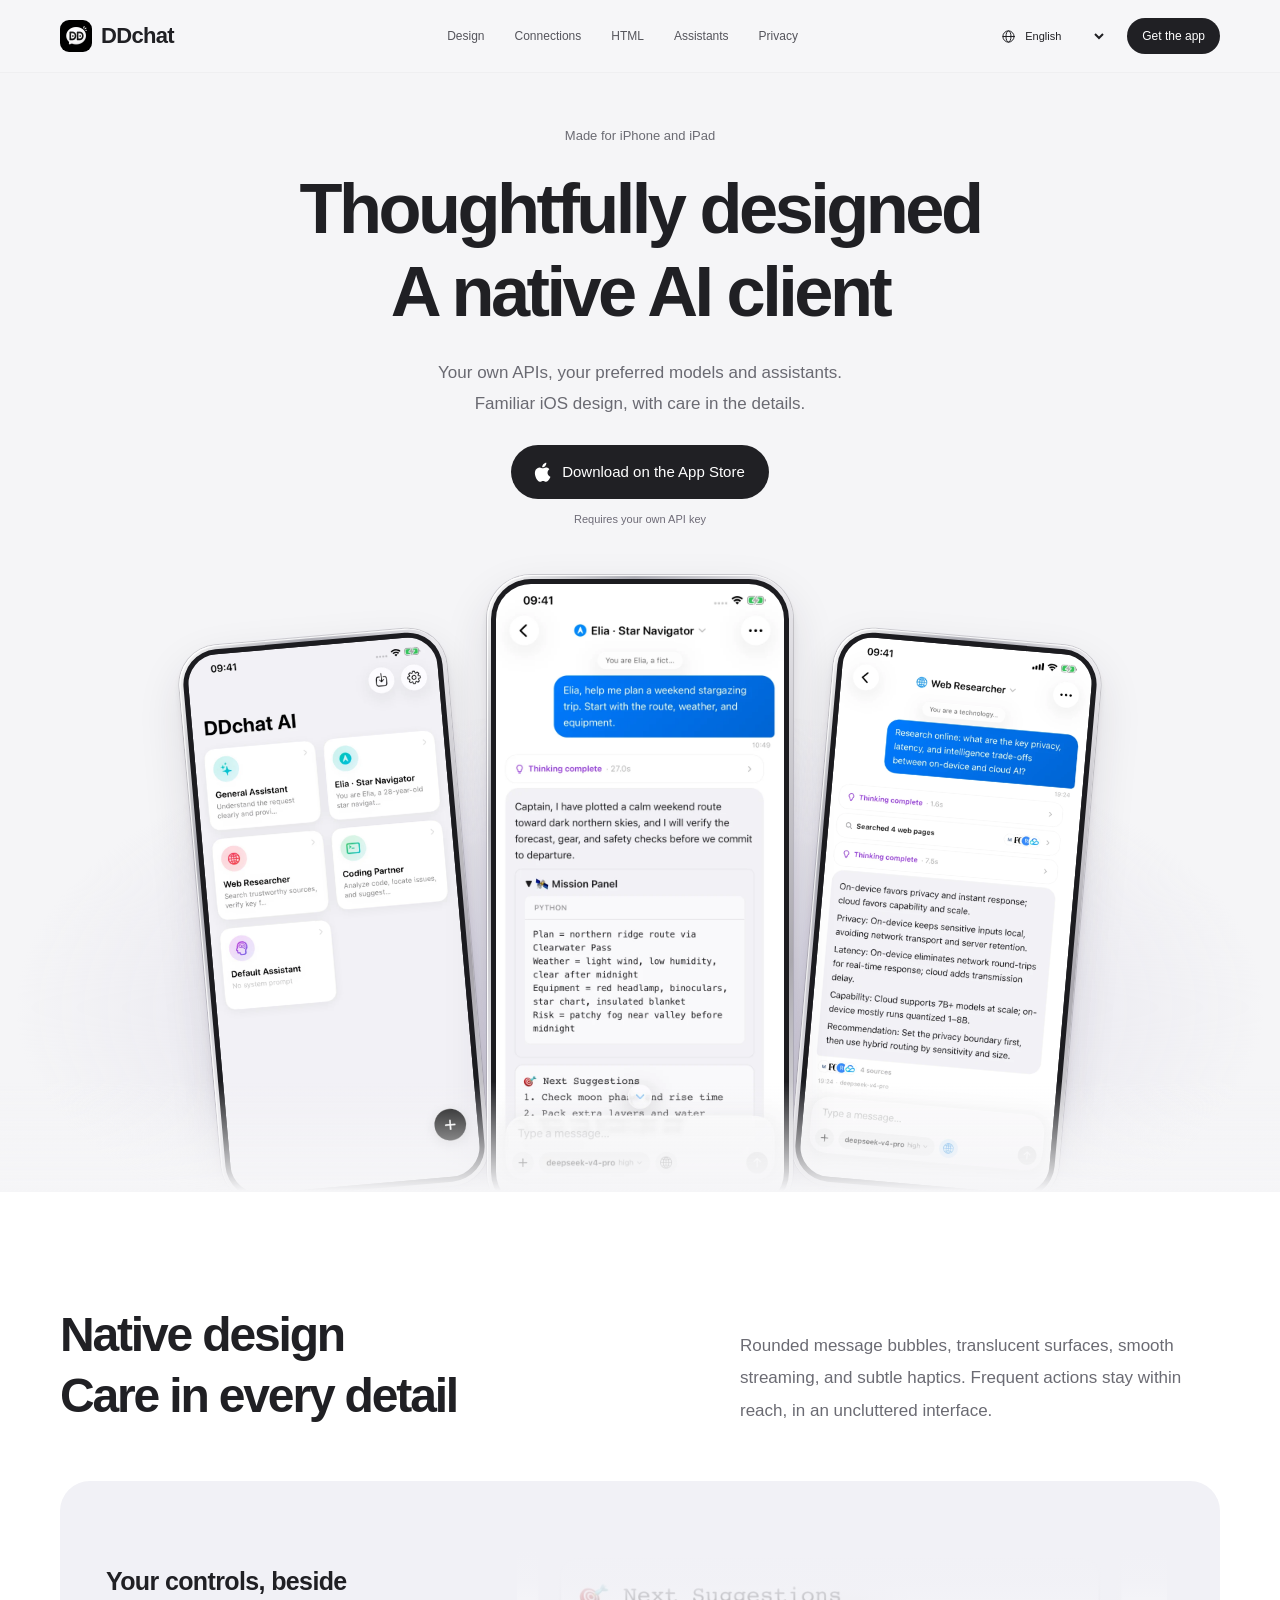
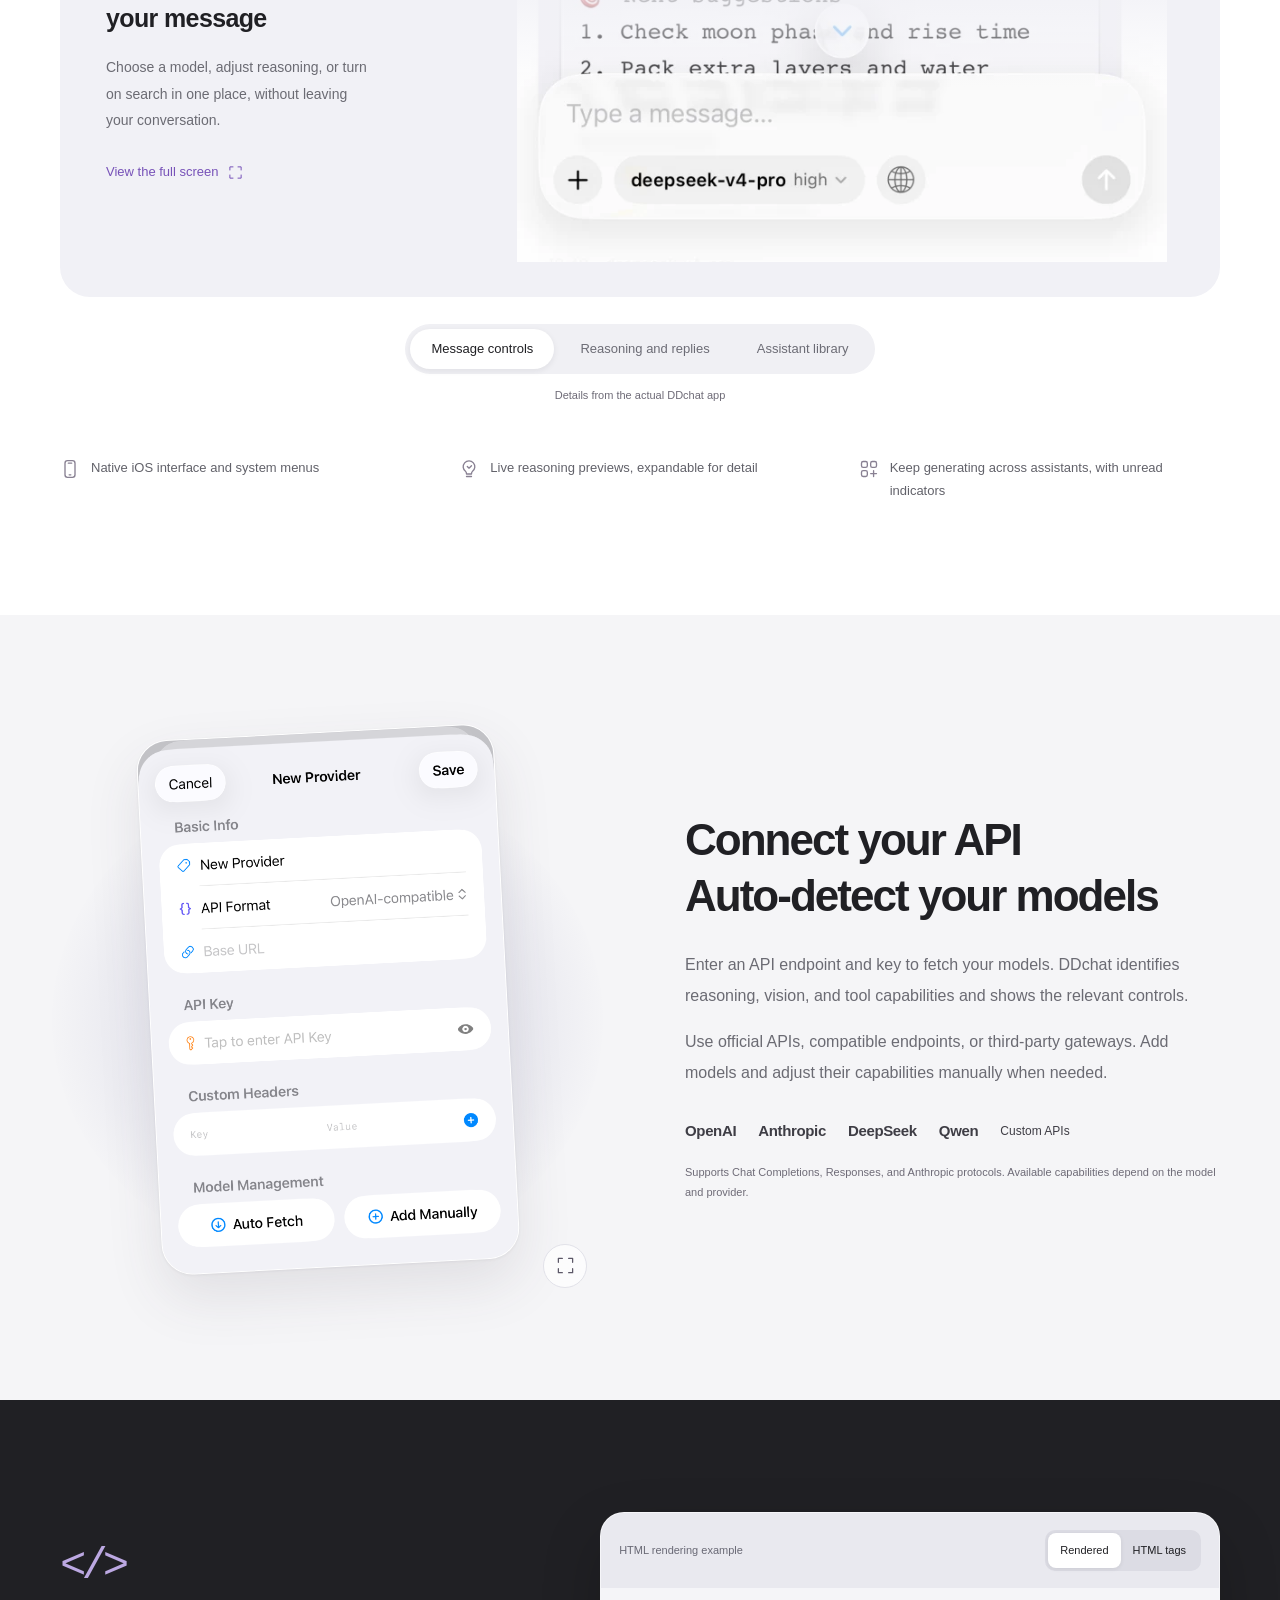
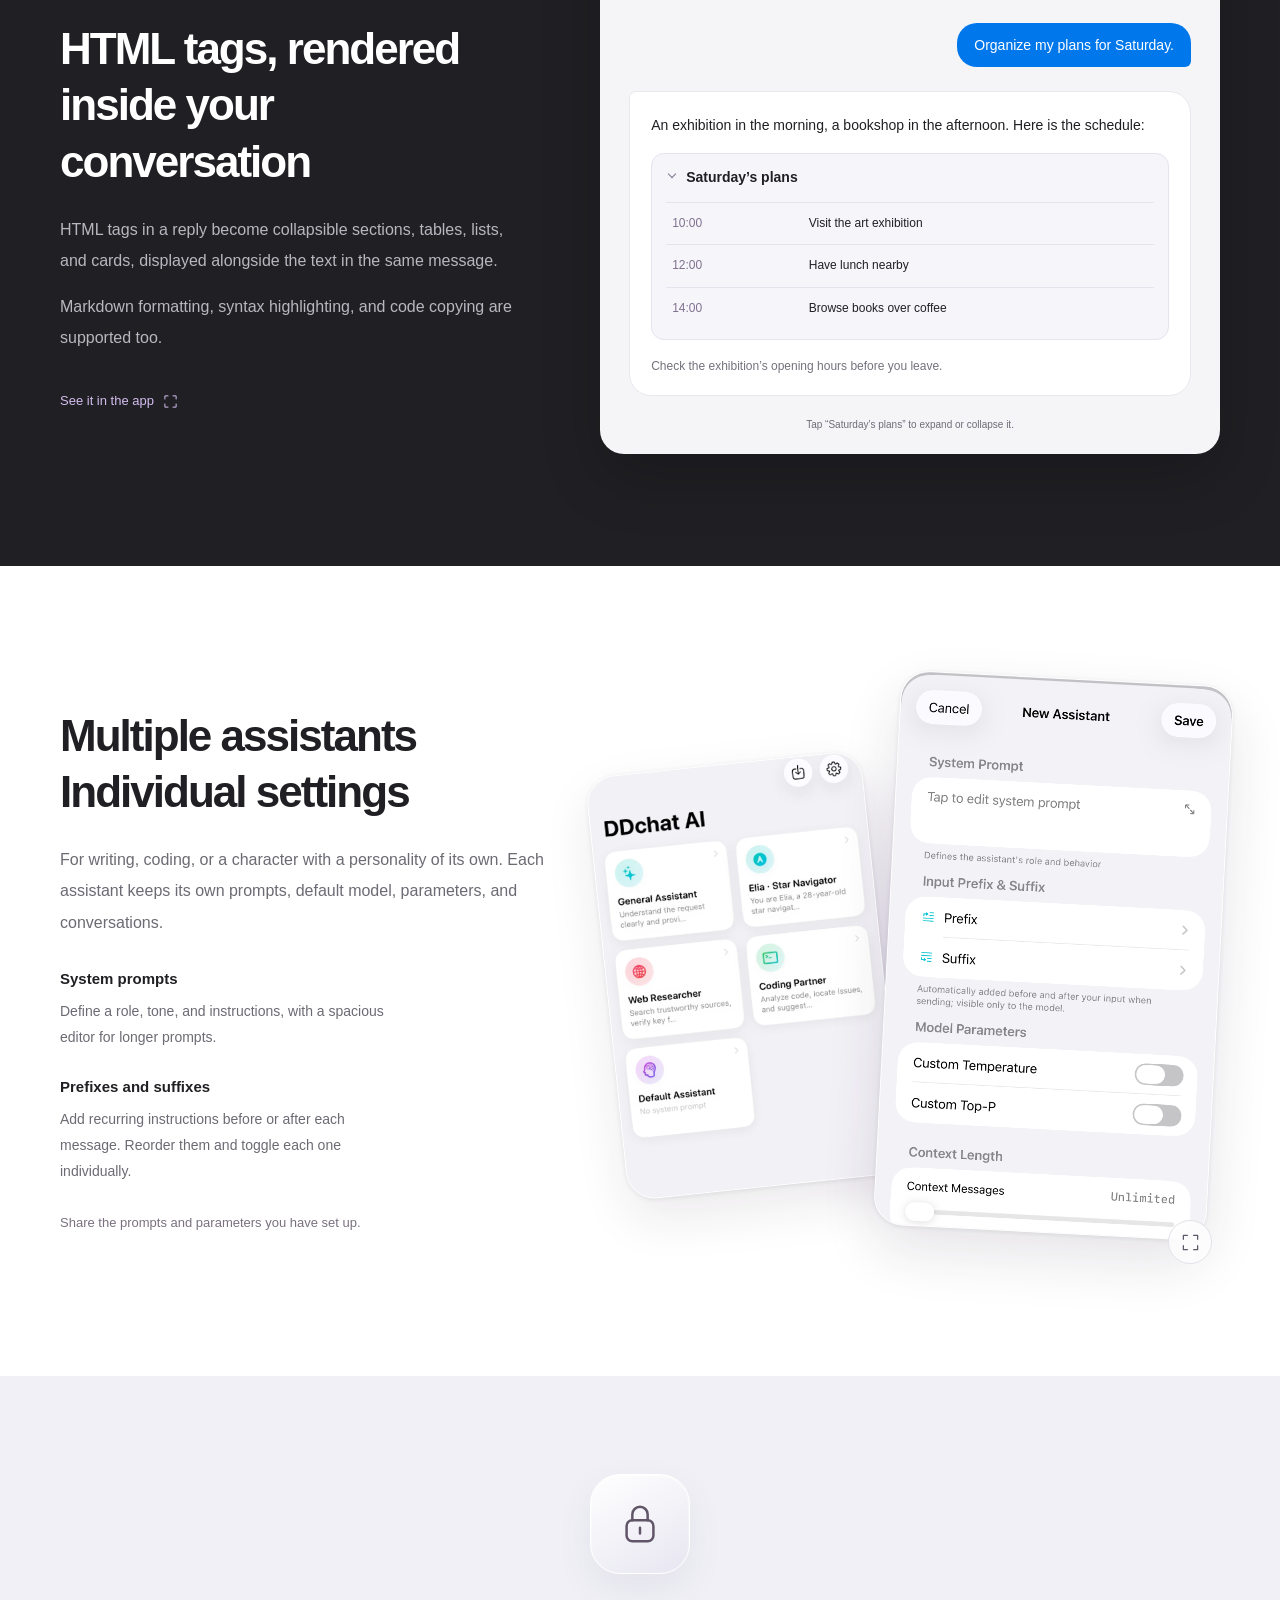
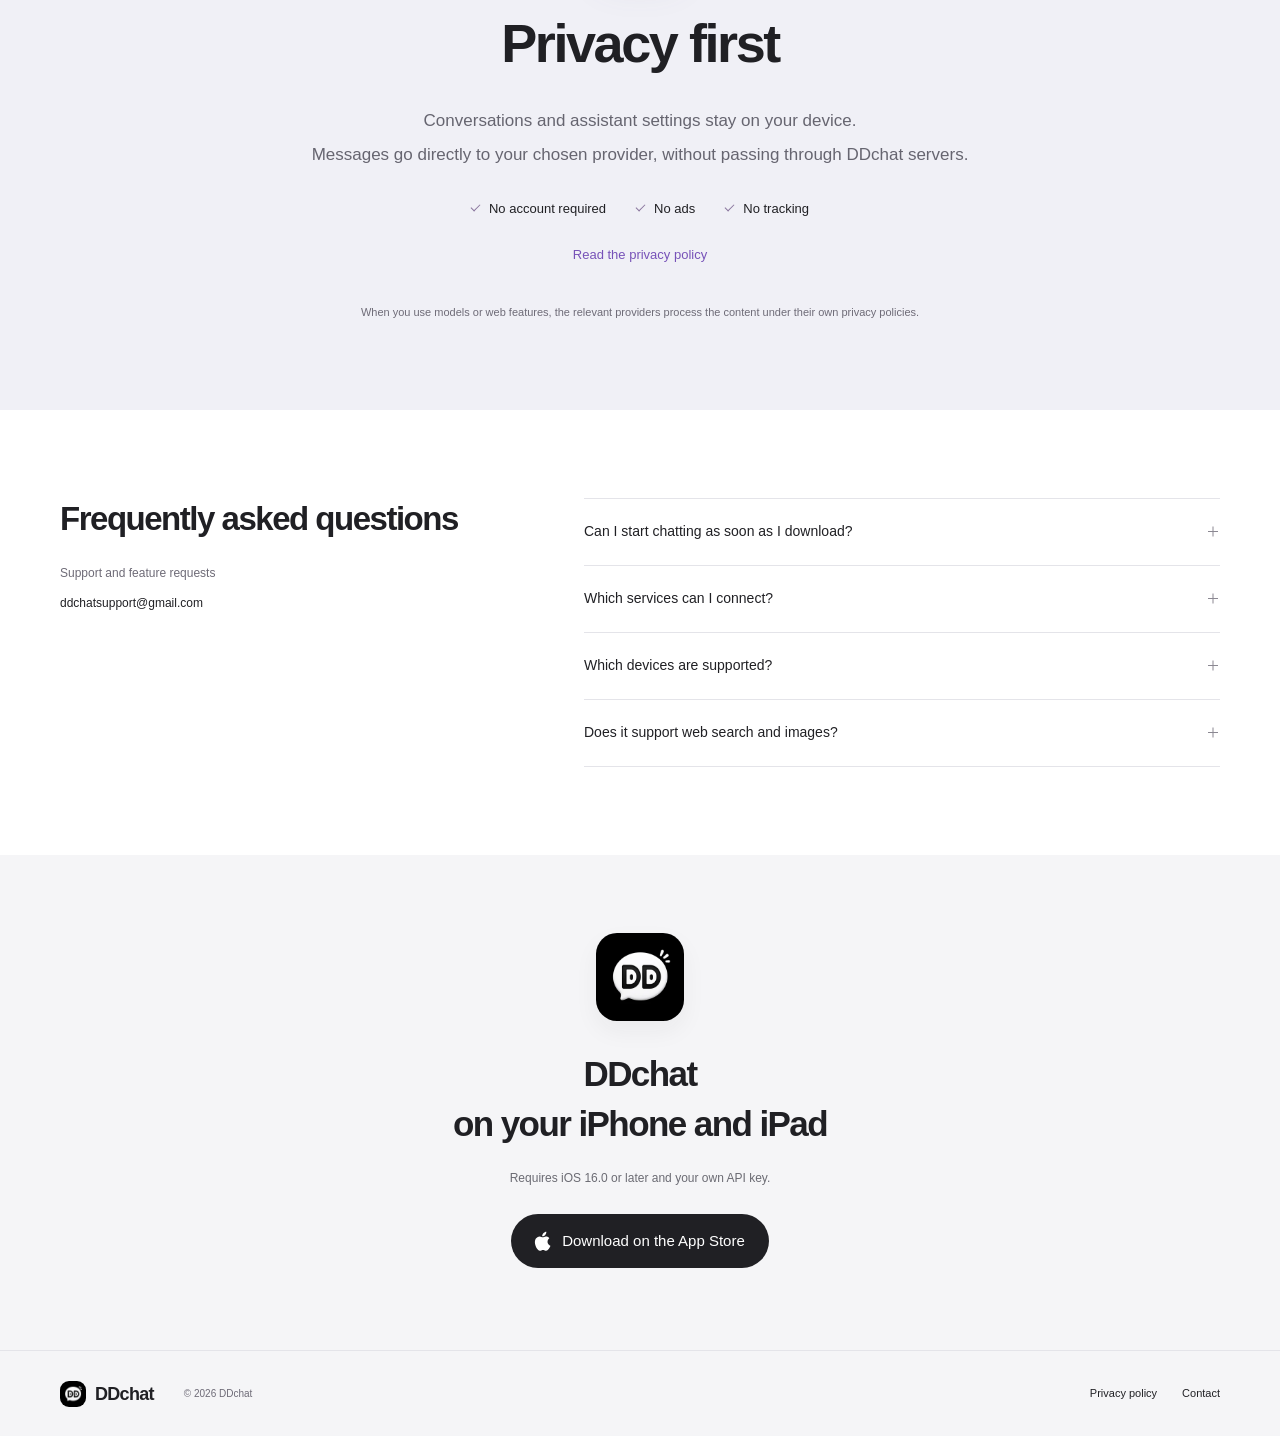
==== commit 28fb0cb8: "feat: launch redesigned DDchat product website Sync the reviewed five-language landing page, interac" ====
--- a/index.html
+++ b/index.html
@@ -3,1345 +3,130 @@
 <head>
   <meta charset="UTF-8">
   <meta name="viewport" content="width=device-width, initial-scale=1.0">
-  <meta name="description" content="DDchat AI 是一款精致简约的 iOS 原生 AI 客户端，支持联网搜索、多模态图片理解与 HTML 标签渲染。">
-  <meta name="theme-color" content="#e7eff8" media="(prefers-color-scheme: light)">
-  <meta name="theme-color" content="#162233" media="(prefers-color-scheme: dark)">
-  <title>DDchat — iOS AI 客户端</title>
-  <style>
-    :root {
-      color-scheme: light dark;
-      --background: #f8fafc;
-      --surface: #eaf0f6;
-      --hero: #e7eff8;
-      --text: #17233a;
-      --secondary: #59687b;
-      --border: #d5dee8;
-      --accent: #0868d7;
-      --accent-hover: #0759b6;
-      --store-bg: #17233a;
-      --store-text: #ffffff;
-      --header: rgba(231, 239, 248, 0.94);
-      --showcase: #182944;
-      --showcase-text: #f7f9fc;
-      --showcase-secondary: #b8c7d9;
-      --screen-border: rgba(23, 35, 58, 0.14);
-      --screen-shadow: 0 28px 70px rgba(31, 58, 91, 0.20);
-      --page-width: 1120px;
-    }
-
-    @media (prefers-color-scheme: dark) {
-      :root {
-        --background: #10151d;
-        --surface: #171e28;
-        --hero: #162233;
-        --text: #f2f5f8;
-        --secondary: #aab7c6;
-        --border: #2e3b4c;
-        --accent: #68aaf2;
-        --accent-hover: #87bbf5;
-        --store-bg: #f4f7fb;
-        --store-text: #111925;
-        --header: rgba(22, 34, 51, 0.94);
-        --showcase: #0b111b;
-        --showcase-text: #f4f7fb;
-        --showcase-secondary: #aebdce;
-        --screen-border: rgba(255, 255, 255, 0.14);
-        --screen-shadow: 0 28px 70px rgba(0, 0, 0, 0.36);
-      }
-    }
-
-    * {
-      box-sizing: border-box;
-    }
-
-    html {
-      scroll-behavior: smooth;
-      scroll-padding-top: 72px;
-    }
-
-    body {
-      margin: 0;
-      color: var(--text);
-      background: var(--background);
-      font-family: -apple-system, BlinkMacSystemFont, "SF Pro Text", "SF Pro Display",
-        "PingFang SC", "Hiragino Sans GB", "Hiragino Kaku Gothic ProN",
-        "Apple SD Gothic Neo", "Segoe UI", sans-serif;
-      font-size: 16px;
-      line-height: 1.65;
-      -webkit-font-smoothing: antialiased;
-    }
-
-    a {
-      color: var(--accent);
-      text-underline-offset: 4px;
-      text-decoration-thickness: 1px;
-    }
-
-    a:hover {
-      text-decoration-thickness: 2px;
-    }
-
-    button,
-    select {
-      font: inherit;
-    }
-
-    .skip-link {
-      position: fixed;
-      top: 10px;
-      left: 12px;
-      z-index: 100;
-      padding: 8px 12px;
-      color: var(--background);
-      background: var(--text);
-      transform: translateY(-160%);
-    }
-
-    .skip-link:focus {
-      transform: translateY(0);
-    }
-
-    :focus-visible {
-      outline: 3px solid color-mix(in srgb, var(--accent) 55%, transparent);
-      outline-offset: 3px;
-    }
-
-    .site-header {
-      position: sticky;
-      top: 0;
-      z-index: 20;
-      border-bottom: 1px solid var(--border);
-      background: var(--header);
-      -webkit-backdrop-filter: blur(12px);
-      backdrop-filter: blur(12px);
-    }
-
-    .header-inner,
-    .page,
-    .footer-inner {
-      width: min(var(--page-width), calc(100% - 40px));
-      margin-inline: auto;
-    }
-
-    .header-inner {
-      min-height: 64px;
-      display: flex;
-      align-items: center;
-      gap: 28px;
-    }
-
-    .brand {
-      color: var(--text);
-      font-family: ui-rounded, "SF Pro Rounded", -apple-system, BlinkMacSystemFont, sans-serif;
-      font-size: 18px;
-      font-weight: 700;
-      letter-spacing: -0.02em;
-      text-decoration: none;
-    }
-
-    .site-nav {
-      display: flex;
-      align-items: center;
-      gap: 24px;
-      margin-left: auto;
-    }
-
-    .site-nav a {
-      color: var(--secondary);
-      font-size: 14px;
-      text-decoration: none;
-    }
-
-    .site-nav a:hover {
-      color: var(--text);
-    }
-
-    .language-control {
-      margin-left: 4px;
-    }
-
-    .language-control select {
-      min-height: 36px;
-      padding: 5px 28px 5px 9px;
-      border: 1px solid var(--border);
-      border-radius: 6px;
-      color: var(--text);
-      background: var(--background);
-      font-size: 14px;
-    }
-
-    .sr-only {
-      position: absolute;
-      width: 1px;
-      height: 1px;
-      padding: 0;
-      margin: -1px;
-      overflow: hidden;
-      clip: rect(0, 0, 0, 0);
-      white-space: nowrap;
-      border: 0;
-    }
-
-    .hero-shell {
-      overflow: hidden;
-      background: var(--hero);
-      border-bottom: 1px solid var(--border);
-    }
-
-    .hero {
-      padding: 54px 0 0;
-    }
-
-    .hero-layout {
-      min-height: 660px;
-      display: grid;
-      grid-template-columns: minmax(0, 1fr) 420px;
-      align-items: center;
-      gap: 64px;
-    }
-
-    .hero-copy {
-      max-width: 620px;
-      padding-bottom: 48px;
-    }
-
-    .product-identity {
-      display: flex;
-      align-items: center;
-      gap: 16px;
-      margin-bottom: 34px;
-    }
-
-    .app-icon {
-      width: 64px;
-      height: 64px;
-      display: block;
-      border-radius: 15px;
-      box-shadow: 0 12px 26px rgba(55, 90, 130, 0.16);
-    }
-
-    .product-name {
-      font-family: ui-rounded, "SF Pro Rounded", -apple-system, BlinkMacSystemFont, sans-serif;
-      font-size: 21px;
-      font-weight: 700;
-      letter-spacing: -0.025em;
-    }
-
-    .hero h1 {
-      max-width: 620px;
-      margin: 0;
-      font-family: ui-rounded, "SF Pro Rounded", -apple-system, BlinkMacSystemFont, sans-serif;
-      font-size: clamp(50px, 5.6vw, 68px);
-      line-height: 1.06;
-      letter-spacing: -0.05em;
-    }
-
-    .hero h1 span {
-      display: block;
-      white-space: nowrap;
-    }
-
-    .hero h1 span + span {
-      margin-top: 6px;
-    }
-
-    .hero-body {
-      max-width: 600px;
-      margin: 26px 0 0;
-      color: var(--secondary);
-      font-size: 18px;
-      line-height: 1.68;
-    }
-
-    .hero-links {
-      display: flex;
-      flex-wrap: wrap;
-      gap: 22px;
-      margin-top: 32px;
-    }
-
-    .hero-links a {
-      font-weight: 600;
-      text-decoration: none;
-    }
-
-    .store-link {
-      display: inline-flex;
-      align-items: center;
-      justify-content: center;
-      padding: 11px 18px;
-      border-radius: 9px;
-      color: var(--store-text);
-      background: var(--store-bg);
-      font-weight: 600;
-      text-decoration: none;
-    }
-
-    .hero-links .product-link {
-      padding: 10px 16px;
-      border: 1px solid color-mix(in srgb, var(--accent) 35%, var(--border));
-      border-radius: 9px;
-      color: var(--accent);
-    }
-
-    .hero-note {
-      margin: 14px 0 0;
-      color: var(--secondary);
-      font-size: 13px;
-    }
-
-    .hero-visual {
-      align-self: stretch;
-      display: flex;
-      justify-content: flex-end;
-      align-items: flex-end;
-      padding-bottom: 48px;
-    }
-
-    .hero-preview {
-      width: 420px;
-      height: 610px;
-      overflow: hidden;
-      border: 1px solid var(--screen-border);
-      border-radius: 32px;
-      background: #ffffff;
-      box-shadow: var(--screen-shadow);
-    }
-
-    .hero-screen {
-      width: 100%;
-      height: auto;
-      display: block;
-    }
-
-    .section {
-      padding: 96px 0;
-      border-top: 1px solid var(--border);
-    }
-
-    .section-heading {
-      max-width: 790px;
-      margin-bottom: 56px;
-    }
-
-    .section-heading h2,
-    .plain-section h2 {
-      margin: 0;
-      font-family: ui-rounded, "SF Pro Rounded", -apple-system, BlinkMacSystemFont, sans-serif;
-      font-size: clamp(32px, 4vw, 44px);
-      line-height: 1.2;
-      letter-spacing: -0.035em;
-    }
-
-    .section-heading p {
-      max-width: 760px;
-      margin: 16px 0 0;
-      color: var(--secondary);
-      font-size: 18px;
-    }
-
-    .feature-list {
-      display: grid;
-      grid-template-columns: repeat(2, minmax(0, 1fr));
-      column-gap: 56px;
-      border-top: 1px solid var(--border);
-    }
-
-    .feature-row {
-      padding: 30px 0 32px;
-      border-bottom: 1px solid var(--border);
-    }
-
-    .feature-row h3 {
-      margin: 0 0 10px;
-      font-size: 19px;
-      line-height: 1.45;
-      letter-spacing: -0.015em;
-    }
-
-    .feature-row p {
-      margin: 0;
-      color: var(--secondary);
-    }
-
-    .more-highlights {
-      display: grid;
-      grid-template-columns: 240px minmax(0, 1fr);
-      gap: 48px;
-      margin-top: 56px;
-      padding: 30px 0;
-      border-top: 1px solid var(--border);
-      border-bottom: 1px solid var(--border);
-    }
-
-    .more-highlights h3 {
-      margin: 0;
-      font-size: 18px;
-    }
-
-    .more-highlights ul {
-      display: grid;
-      grid-template-columns: repeat(2, minmax(0, 1fr));
-      gap: 12px 28px;
-      margin: 0;
-      padding: 0;
-      list-style: none;
-      color: var(--secondary);
-    }
-
-    .more-highlights li {
-      position: relative;
-      padding-left: 17px;
-    }
-
-    .more-highlights li::before {
-      content: "";
-      position: absolute;
-      top: 0.68em;
-      left: 0;
-      width: 5px;
-      height: 5px;
-      border-radius: 50%;
-      background: var(--accent);
-    }
-
-    .showcase-section {
-      padding: 104px 0 112px;
-      color: var(--showcase-text);
-      background: var(--showcase);
-    }
-
-    .showcase-heading {
-      max-width: 790px;
-      margin-bottom: 58px;
-    }
-
-    .showcase-heading h2 {
-      margin: 0;
-      font-family: ui-rounded, "SF Pro Rounded", -apple-system, BlinkMacSystemFont, sans-serif;
-      font-size: clamp(32px, 4vw, 44px);
-      line-height: 1.2;
-      letter-spacing: -0.035em;
-    }
-
-    .showcase-heading p {
-      max-width: 760px;
-      margin: 16px 0 0;
-      color: var(--showcase-secondary);
-      font-size: 18px;
-    }
-
-    .screen-grid {
-      display: grid;
-      grid-template-columns: repeat(2, minmax(0, 1fr));
-      gap: 28px;
-    }
-
-    .screen-figure {
-      margin: 0;
-    }
-
-    .screen-crop {
-      height: 640px;
-      overflow: hidden;
-      border: 1px solid rgba(255, 255, 255, 0.18);
-      border-radius: 28px;
-      background: #ffffff;
-    }
-
-    .screen-crop img {
-      width: 100%;
-      height: auto;
-      display: block;
-    }
-
-    .screen-figure figcaption {
-      margin-top: 16px;
-      color: var(--showcase-secondary);
-      font-size: 15px;
-    }
-
-    .usage-section {
-      background: var(--surface);
-    }
-
-    .steps {
-      counter-reset: steps;
-      display: grid;
-      grid-template-columns: repeat(3, 1fr);
-      gap: 36px;
-      margin: 0;
-      padding: 0;
-      list-style: none;
-    }
-
-    .steps li {
-      counter-increment: steps;
-      padding-top: 18px;
-      border-top: 1px solid var(--border);
-    }
-
-    .steps li::before {
-      content: "0" counter(steps);
-      display: block;
-      margin-bottom: 36px;
-      color: var(--secondary);
-      font-size: 13px;
-    }
-
-    .steps h3 {
-      margin: 0 0 9px;
-      font-size: 18px;
-    }
-
-    .steps p {
-      margin: 0;
-      color: var(--secondary);
-    }
-
-    .usage-action {
-      margin-top: 48px;
-      display: flex;
-      align-items: center;
-      gap: 18px;
-    }
-
-    .usage-action p {
-      margin: 0;
-      color: var(--secondary);
-      font-size: 14px;
-    }
-
-    .plain-section {
-      display: grid;
-      grid-template-columns: 240px minmax(0, 1fr);
-      gap: 48px;
-    }
-
-    .plain-section-copy {
-      max-width: 640px;
-    }
-
-    .plain-section-copy p {
-      margin: 3px 0 18px;
-      color: var(--secondary);
-      font-size: 17px;
-    }
-
-    .plain-section-copy a {
-      font-weight: 600;
-    }
-
-    .support-email {
-      word-break: break-word;
-    }
-
-    .site-footer {
-      border-top: 1px solid var(--border);
-    }
-
-    .footer-inner {
-      min-height: 92px;
-      display: flex;
-      align-items: center;
-      justify-content: space-between;
-      gap: 24px;
-      color: var(--secondary);
-      font-size: 14px;
-    }
-
-    .footer-inner p {
-      margin: 0;
-    }
-
-    .footer-inner a {
-      color: var(--secondary);
-    }
-
-    @media (max-width: 980px) and (min-width: 901px) {
-      .hero-layout {
-        grid-template-columns: minmax(0, 1fr) 350px;
-        gap: 36px;
-      }
-
-      .hero h1 {
-        font-size: clamp(48px, 6vw, 58px);
-      }
-
-      .hero-preview {
-        width: 350px;
-        height: 510px;
-      }
-    }
-
-    @media (max-width: 900px) {
-      .header-inner,
-      .page,
-      .footer-inner {
-        width: min(100% - 32px, var(--page-width));
-      }
-
-      .header-inner {
-        min-height: 58px;
-      }
-
-      .site-nav {
-        display: none;
-      }
-
-      .language-control {
-        margin-left: auto;
-      }
-
-      .hero {
-        padding: 58px 0 0;
-      }
-
-      .hero-layout {
-        min-height: 0;
-        grid-template-columns: 1fr;
-        gap: 40px;
-      }
-
-      .hero-copy {
-        padding-bottom: 0;
-      }
-
-      .product-identity {
-        margin-bottom: 26px;
-      }
-
-      .app-icon {
-        width: 58px;
-        height: 58px;
-        border-radius: 14px;
-      }
-
-      .hero h1 {
-        font-size: clamp(36px, 10vw, 50px);
-      }
-
-      .hero-body {
-        font-size: 17px;
-      }
-
-      .hero-visual {
-        height: auto;
-        justify-content: center;
-        padding-bottom: 42px;
-      }
-
-      .hero-preview {
-        width: min(420px, 100%);
-        height: min(610px, 142vw);
-        border-radius: 28px;
-      }
-
-      .section {
-        padding: 68px 0;
-      }
-
-      .plain-section {
-        grid-template-columns: 1fr;
-        gap: 20px;
-      }
-
-      .section-heading {
-        margin-bottom: 40px;
-      }
-
-      .section-heading p {
-        font-size: 17px;
-      }
-
-      .feature-list {
-        grid-template-columns: 1fr;
-        column-gap: 0;
-      }
-
-      .feature-row {
-        padding: 24px 0 26px;
-      }
-
-      .more-highlights {
-        grid-template-columns: 1fr;
-        gap: 20px;
-        margin-top: 44px;
-      }
-
-      .more-highlights ul {
-        grid-template-columns: 1fr;
-      }
-
-      .showcase-section {
-        padding: 70px 0 76px;
-      }
-
-      .showcase-heading {
-        margin-bottom: 38px;
-      }
-
-      .showcase-heading p {
-        font-size: 17px;
-      }
-
-      .screen-grid {
-        grid-template-columns: 1fr;
-        gap: 42px;
-      }
-
-      .screen-crop {
-        height: min(660px, 138vw);
-        border-radius: 24px;
-      }
-
-      .steps {
-        grid-template-columns: 1fr;
-        gap: 34px;
-      }
-
-      .steps li::before {
-        margin-bottom: 16px;
-      }
-
-      .usage-action {
-        align-items: flex-start;
-        flex-direction: column;
-      }
-
-      .footer-inner {
-        min-height: 104px;
-        flex-direction: column;
-        justify-content: center;
-        align-items: flex-start;
-        gap: 8px;
-      }
-    }
-
-    @media (prefers-reduced-motion: reduce) {
-      html {
-        scroll-behavior: auto;
-      }
-    }
-  </style>
+  <meta name="description" content="DDchat，精致简约的 iOS 原生 AI 客户端。自定义 API、自动识别模型，在对话中渲染 HTML 标签，为不同用途配置助手。对话保存在本地。">
+  <meta name="theme-color" content="#f5f5f7">
+  <meta property="og:type" content="website">
+  <meta property="og:title" content="DDchat — 精致简约的 iOS 原生 AI 客户端">
+  <meta property="og:description" content="原生设计，简单易用。接入自己的 API，使用你喜欢的模型和助手。">
+  <meta property="og:locale" content="zh_CN">
+  <title>DDchat — 精致简约的 iOS 原生 AI 客户端</title>
+  <link rel="icon" href="assets/app-icon.webp" type="image/webp">
+  <link rel="apple-touch-icon" href="assets/app-icon.webp">
+  <link rel="stylesheet" href="assets/site.css?v=20260906-phone-refined">
+  <script src="assets/site.js?v=20260906-image02" defer></script>
 </head>
 <body>
+  <svg class="icon-definitions" xmlns="http://www.w3.org/2000/svg" aria-hidden="true">
+    <symbol id="icon-apple" viewBox="0 0 24 24"><path d="M17.1 12.6c0-2 1.6-3 1.7-3.1-1-1.5-2.5-1.7-3-1.7-1.3-.1-2.5.8-3.1.8-.7 0-1.7-.8-2.8-.8-1.5 0-2.9.9-3.7 2.2-1.6 2.7-.4 6.7 1.1 8.9.8 1.1 1.6 2.2 2.8 2.1 1.1 0 1.5-.7 2.9-.7 1.3 0 1.7.7 2.8.7 1.2 0 2-1.1 2.7-2.1.9-1.2 1.3-2.5 1.3-2.6-.1 0-2.7-1-2.7-3.7ZM15 6.4c.6-.8 1.1-1.9 1-3-.9 0-2.1.6-2.8 1.4-.6.7-1.2 1.9-1 2.9 1.1.1 2.1-.5 2.8-1.3Z" fill="currentColor"/></symbol>
+    <symbol id="icon-arrow" viewBox="0 0 24 24"><path d="M5 12h14m-6-6 6 6-6 6"/></symbol>
+    <symbol id="icon-globe" viewBox="0 0 24 24"><circle cx="12" cy="12" r="9"/><ellipse cx="12" cy="12" rx="4" ry="9"/><path d="M3 12h18"/></symbol>
+    <symbol id="icon-grid" viewBox="0 0 24 24"><rect x="3" y="3" width="7" height="7" rx="2"/><rect x="14" y="3" width="7" height="7" rx="2"/><rect x="3" y="14" width="7" height="7" rx="2"/><path d="M14 17.5h7m-3.5-3.5v7"/></symbol>
+    <symbol id="icon-layout" viewBox="0 0 24 24"><rect x="3" y="4" width="18" height="16" rx="3"/><path d="M3 9h18M9 9v11m4-7h4m-4 3h4"/></symbol>
+    <symbol id="icon-tune" viewBox="0 0 24 24"><path d="M4 6h8m4 0h4M4 12h3m4 0h9M4 18h10m4 0h2"/><circle cx="14" cy="6" r="2"/><circle cx="9" cy="12" r="2"/><circle cx="16" cy="18" r="2"/></symbol>
+    <symbol id="icon-image" viewBox="0 0 24 24"><rect x="3" y="3" width="18" height="18" rx="4"/><circle cx="8" cy="8" r="1.5"/><path d="m3 17 5-5 4 4 4-6 5 7"/></symbol>
+    <symbol id="icon-thought" viewBox="0 0 24 24"><path d="M9 18h6m-6 3h6M8 15a7 7 0 1 1 8 0c-.7.5-1 1-1 3H9c0-2-.3-2.5-1-3Z"/><path d="m10 9 2 2 3-3"/></symbol>
+    <symbol id="icon-check" viewBox="0 0 24 24"><path d="m5 12 4 4L19 6"/></symbol>
+    <symbol id="icon-phone" viewBox="0 0 24 24"><rect x="6" y="2" width="12" height="20" rx="3"/><path d="M10 5h4m-3 14h2"/></symbol>
+    <symbol id="icon-lock" viewBox="0 0 24 24"><rect x="5" y="10" width="14" height="11" rx="3"/><path d="M8 10V7a4 4 0 0 1 8 0v3m-4 4v3"/></symbol>
+    <symbol id="icon-close" viewBox="0 0 24 24"><path d="m6 6 12 12M18 6 6 18"/></symbol>
+    <symbol id="icon-expand" viewBox="0 0 24 24"><path d="M8 3H3v5m13-5h5v5M3 16v5h5m13-5v5h-5"/></symbol>
+  </svg>
   <a class="skip-link" href="#main-content" data-i18n="skipLink">跳到主要内容</a>
-
   <header class="site-header">
-    <div class="header-inner">
-      <a class="brand" href="#top" aria-label="DDchat">DDchat</a>
-      <nav class="site-nav" aria-label="Primary">
-        <a href="#product" data-i18n="navProduct">产品亮点</a>
-        <a href="#usage" data-i18n="navUsage">使用方式</a>
-        <a href="#privacy" data-i18n="navPrivacy">隐私</a>
-        <a href="#support" data-i18n="navSupport">支持</a>
+    <div class="container header-inner">
+      <a class="brand" href="#top" aria-label="DDchat"><img src="assets/app-icon.webp" width="32" height="32" alt=""><span>DDchat</span></a>
+      <nav class="site-nav" aria-label="主导航" data-aria-i18n="navLabel">
+        <a href="#experience" data-i18n="navDesign">设计</a><a href="#connections" data-i18n="navAPI">接入</a><a href="#html-rendering">HTML</a><a href="#assistants" data-i18n="navAssistants">助手</a><a href="#privacy" data-i18n="navPrivacy">隐私</a>
       </nav>
-      <div class="language-control">
-        <label class="sr-only" for="language-select" data-i18n="languageLabel">语言</label>
-        <select id="language-select" aria-label="语言">
-          <option value="zh-Hans">简体中文</option>
-          <option value="zh-Hant">繁體中文</option>
-          <option value="en">English</option>
-          <option value="ja">日本語</option>
-          <option value="ko">한국어</option>
-        </select>
+      <div class="header-actions">
+        <div class="language-control"><svg class="icon" aria-hidden="true"><use href="#icon-globe"/></svg><label class="sr-only" for="language-select" data-i18n="languageLabel">语言</label><select id="language-select"><option value="zh-Hans">简体中文</option><option value="zh-Hant">繁體中文</option><option value="en">English</option><option value="ja">日本語</option><option value="ko">한국어</option></select></div>
+        <a class="header-download" href="https://apps.apple.com/cn/app/ddchat-ai/id6766894679" data-store-link data-i18n="navDownload">下载</a>
       </div>
     </div>
   </header>
+  <main id="main-content">
+    <section class="hero" id="top" aria-labelledby="hero-title">
+      <div class="container hero-copy">
+        <p class="platform" data-i18n="platform">为 iPhone 和 iPad 打造</p>
+        <h1 id="hero-title"><span data-i18n="heroLine1">精致简约的</span><span data-i18n="heroLine2">原生 AI 客户端</span></h1>
+        <p class="hero-description" data-i18n="heroBody">接入自己的 API，使用你喜欢的模型和助手。
+熟悉的 iOS 设计，简单、细致的对话体验。</p>
+        <a class="store-button" href="https://apps.apple.com/cn/app/ddchat-ai/id6766894679" data-store-link><svg class="icon apple" aria-hidden="true"><use href="#icon-apple"/></svg><span data-i18n="storeDownload">在 App Store 下载</span></a>
+        <p class="hero-note" data-i18n="heroNote">需自备 API 密钥</p>
+      </div>
+      <figure class="hero-gallery" aria-label="DDchat 实际应用界面" data-aria-i18n="heroVisualLabel">
+        <div class="hero-floor" aria-hidden="true"></div>
+        <button class="device hero-device hero-home" data-open-screen="home" aria-label="查看助手首页" data-aria-i18n="openHome"><span class="device-screen"><img src="assets/screens/zh-Hans-home.webp" data-screen="home" width="720" height="1558" alt="DDchat 助手首页" data-alt-i18n="screenHomeAlt" fetchpriority="high"></span></button>
+        <button class="device hero-device hero-html" data-open-screen="html" aria-label="查看对话界面" data-aria-i18n="openHtml"><span class="device-screen"><img src="assets/screens/zh-Hans-html.webp" data-screen="html" width="720" height="1558" alt="DDchat HTML 内容展示" data-alt-i18n="screenHtmlAlt" fetchpriority="high"></span></button>
+        <button class="device hero-device hero-search" data-open-screen="search" aria-label="查看联网搜索" data-aria-i18n="openSearch"><span class="device-screen"><img src="assets/screens/zh-Hans-search.webp?v=20260906" data-screen="search" width="720" height="1558" alt="DDchat 联网搜索与来源引用界面" data-alt-i18n="screenSearchAlt"></span></button>
+      </figure>
+    </section>
 
-  <main id="main-content">
-    <section class="hero-shell" id="top">
-      <div class="page hero">
-        <div class="hero-layout">
-          <div class="hero-copy">
-            <div class="product-identity">
-              <img class="app-icon" src="assets/app-icon.webp" alt="" width="64" height="64">
-              <span class="product-name">DDchat AI</span>
-            </div>
-            <h1>
-              <span data-i18n="heroTitleLine1">精致简约的 iOS</span>
-              <span data-i18n="heroTitleLine2">原生 AI 客户端</span>
-            </h1>
-            <p class="hero-body" data-i18n="heroBody">连接自己的 API，自由选择服务商与模型，并在对话中使用联网搜索、图片理解与 HTML 标签渲染。</p>
-            <div class="hero-links">
-              <a class="store-link" href="https://apps.apple.com/cn/app/ddchat-ai/id6766894679" data-store-link data-i18n="heroStore">前往 App Store</a>
-              <a class="product-link" href="#product" data-i18n="heroProduct">看看它能做什么</a>
-            </div>
-            <p class="hero-note" data-i18n="heroNote">需要自行提供 API 密钥；DDchat 不包含或提供 AI 服务。</p>
-          </div>
-          <div class="hero-visual">
-            <div class="hero-preview">
-              <img class="hero-screen" src="assets/screens/zh-Hans-home.webp" data-screen="home" data-alt-i18n="screenHomeAlt" alt="DDchat 助手首页" width="720" height="1558">
-            </div>
-          </div>
+    <section class="design-section section" id="experience" aria-labelledby="design-title">
+      <div class="container">
+        <div class="section-intro"><h2 id="design-title" data-i18n="designTitle">精致设计
+原生体验</h2><p class="section-description" data-i18n="designBody">圆润的对话气泡、通透的玻璃质感，配合细腻的流式动画与触感反馈。常用操作放在顺手的位置，界面保持简洁。</p></div>
+        <div class="design-showcase" data-detail="composer">
+          <div class="detail-copy" aria-live="polite"><h3 id="detail-title" data-i18n="composerTitle">常用选项
+就在输入框旁</h3><p id="detail-body" data-i18n="composerBody">选择模型、调整思考档位、开启联网，集中在同一处。无需离开当前对话。</p><button class="text-button" data-open-detail><span data-i18n="viewScreen">查看完整界面</span><svg class="icon" aria-hidden="true"><use href="#icon-expand"/></svg></button></div>
+          <div class="detail-visual"><div class="detail-crop"><img id="detail-image" src="assets/screens/zh-Hans-html.webp" data-screen="html" width="720" height="1558" alt="DDchat 输入栏与模型选择入口" data-alt-i18n="composerAlt" loading="lazy"></div></div>
         </div>
-
+        <div class="detail-controls" role="group" aria-label="查看交互细节" data-aria-i18n="detailControlLabel"><button aria-pressed="true" data-detail-button="composer" data-i18n="detailComposer">输入与选择</button><button aria-pressed="false" data-detail-button="reading" data-i18n="detailReading">思考与回复</button><button aria-pressed="false" data-detail-button="assistants" data-i18n="detailAssistants">助手首页</button></div>
+        <p class="detail-caption" data-i18n="detailCaption">DDchat 实际界面局部</p>
+        <div class="design-notes"><p><svg class="icon" aria-hidden="true"><use href="#icon-phone"/></svg><span data-i18n="designNative">iOS 原生界面与系统菜单</span></p><p><svg class="icon" aria-hidden="true"><use href="#icon-thought"/></svg><span data-i18n="designThinking">思考内容实时预览、展开阅读</span></p><p><svg class="icon" aria-hidden="true"><use href="#icon-grid"/></svg><span data-i18n="designContinue">切换助手继续生成，完成后提醒未读</span></p></div>
       </div>
     </section>
 
-    <section class="section" id="product">
-      <div class="page">
-        <div class="section-heading">
-          <h2 data-i18n="productTitle">原生 iOS，顺手也耐看</h2>
-          <p data-i18n="productIntro">流式回复、代码高亮、深浅色主题，每个细节都按原生 iOS 的使用习惯打磨。</p>
-        </div>
+    <section class="connections section" id="connections" aria-labelledby="connections-title">
+      <div class="container connection-layout">
+        <figure class="provider-visual"><div class="provider-window"><img src="assets/screens/zh-Hans-provider.png" data-screen="provider" width="1284" height="2778" alt="DDchat 自定义 API 服务商设置" data-alt-i18n="screenProviderAlt" loading="lazy"></div><button class="image-inspect" data-open-screen="provider" aria-label="查看 API 设置界面" data-aria-i18n="openProvider"><svg class="icon" aria-hidden="true"><use href="#icon-expand"/></svg></button></figure>
+        <div class="feature-copy"><h2 id="connections-title" data-i18n="connectionsTitle">自定义 API
+自动识别模型</h2><p data-i18n="connectionsBody">填入 API 地址和密钥，自动获取模型列表。DDchat 会识别模型的思考、图片理解和工具能力，匹配对应的选项。</p><p data-i18n="connectionsExtra">支持官方 API、兼容接口和第三方中转站。需要时，也可以手动添加模型、调整能力设置。</p><div class="provider-names" aria-label="支持的模型服务" data-aria-i18n="providersLabel"><span>OpenAI</span><span>Anthropic</span><span>DeepSeek</span><span>Qwen</span><span data-i18n="customAPI">自定义 API</span></div><p class="small-note" data-i18n="connectionNote">支持 Chat Completions、Responses 和 Anthropic 协议。具体能力以所选模型与服务商为准。</p></div>
+      </div>
+    </section>
 
-        <div class="feature-list">
-          <article class="feature-row">
-            <h3 data-i18n="featureAssistantTitle">专属助手，各司其职</h3>
-            <p data-i18n="featureAssistantBody">为翻译、写作、代码等场景创建专属助手。提示词、参数、上下文长度和默认模型各自独立，打开就能用。</p>
-          </article>
-          <article class="feature-row">
-            <h3 data-i18n="featureSearchTitle">联网搜索，有据可查</h3>
-            <p data-i18n="featureSearchBody">模型可以根据问题主动搜索和浏览网页，并在回答中展示引用与来源，重要信息从哪里来，一眼就能查证。</p>
-          </article>
-          <article class="feature-row">
-            <h3 data-i18n="featureVisionTitle">多模态图片理解</h3>
-            <p data-i18n="featureVisionBody">拍照或从相册添加多张图片，分析截图、识别画面、阅读图片文字，直接与具备视觉能力的模型对话。</p>
-          </article>
-          <article class="feature-row">
-            <h3 data-i18n="featureHtmlTitle">HTML 标签，直接呈现</h3>
-            <p data-i18n="featureHtmlBody">AI 回复中的 HTML 标签可直接渲染为卡片、表格与列表。Markdown、代码高亮和一键复制也都内置其中。</p>
-          </article>
-          <article class="feature-row">
-            <h3 data-i18n="featureReasoningTitle">思考过程，清晰可见</h3>
-            <p data-i18n="featureReasoningBody">模型生成时实时预览思考过程，随时展开查看完整内容，并按模型支持情况选择合适的思考档位。</p>
-          </article>
-          <article class="feature-row">
-            <h3 data-i18n="featureModelTitle">模型能力，自动识别</h3>
-            <p data-i18n="featureModelBody">在线获取模型列表，也可以手动添加。思考、图片理解、工具调用和联网搜索能力会自动识别；需要时，也可按模型手动调整。</p>
-          </article>
-          <article class="feature-row">
-            <h3 data-i18n="featureApiTitle">自己的 API，自由连接</h3>
-            <p data-i18n="featureApiBody">连接官方 API、第三方中转站或代理服务，支持 Chat Completions、Responses、Anthropic 三种协议和自定义请求头。服务商与模型，由你自己选择。</p>
-          </article>
-          <article class="feature-row">
-            <h3 data-i18n="featureStorageTitle">隐私优先，本地存储</h3>
-            <p data-i18n="featureStorageBody">API 密钥保存在系统钥匙串，对话与助手配置留在设备本地。请求直接发送至所选服务商，不经过 DDchat 中间服务器。无分析、无广告、无追踪。</p>
-          </article>
-        </div>
-
-        <div class="more-highlights">
-          <h3 data-i18n="moreTitle">更多亮点</h3>
-          <ul>
-            <li data-i18n="moreHistory">按助手整理多轮对话</li>
-            <li data-i18n="moreShare">复制、导入和分享助手</li>
-            <li data-i18n="moreBackground">流式回复可在后台继续</li>
-            <li data-i18n="moreParallel">多个助手可以同时生成</li>
-          </ul>
+    <section class="html-section section" id="html-rendering" aria-labelledby="html-title">
+      <div class="container html-layout">
+        <div class="feature-copy"><span class="html-mark" aria-hidden="true">&lt;/&gt;</span><h2 id="html-title" data-i18n="htmlTitle">HTML 标签
+直接呈现在对话里</h2><p data-i18n="htmlBody">回复中的 HTML 标签可以直接渲染为折叠面板、表格、列表和卡片，与正文一起显示在消息中。</p><p data-i18n="htmlExtra">也支持 Markdown 排版、代码高亮与复制。</p><button class="text-button" data-open-screen="html"><span data-i18n="htmlRealScreen">查看 App 中的实际效果</span><svg class="icon" aria-hidden="true"><use href="#icon-expand"/></svg></button></div>
+        <div class="html-demo">
+          <div class="demo-toolbar"><span data-i18n="demoLabel">HTML 标签渲染示例</span><div class="demo-switch" role="group" aria-label="示例视图" data-aria-i18n="demoControlLabel"><button data-demo-view="rendered" aria-pressed="true" data-i18n="demoRendered">渲染效果</button><button data-demo-view="source" aria-pressed="false" data-i18n="demoSource">HTML 标签</button></div></div>
+          <div id="rendered-example" class="demo-conversation">
+            <div class="demo-user" data-i18n="demoQuestion">把周六的行程整理一下。</div>
+            <div class="demo-reply"><p data-i18n="demoIntro">上午看展，下午逛书店。时间安排在这里：</p><details class="itinerary" open><summary data-i18n="demoSummary">周六的安排</summary><table><caption class="sr-only" data-i18n="demoSummary">周六的安排</caption><tbody><tr><th scope="row">10:00</th><td data-i18n="demoMorning">去美术馆看展</td></tr><tr><th scope="row">12:00</th><td data-i18n="demoNoon">在附近吃午饭</td></tr><tr><th scope="row">14:00</th><td data-i18n="demoAfternoon">逛书店，喝杯咖啡</td></tr></tbody></table></details><p class="demo-after" data-i18n="demoOutro">出门前记得确认展览的开放时间。</p></div>
+            <p class="demo-hint" data-i18n="demoHint">点按“周六的安排”，展开或收起内容。</p>
+          </div>
+          <div id="source-example" class="demo-code" hidden><div class="code-top"><span>HTML</span><button id="copy-demo" data-i18n="copyCode">复制代码</button></div><pre><code id="demo-source-code"></code></pre></div>
         </div>
       </div>
     </section>
 
-    <section class="showcase-section" aria-labelledby="showcase-title">
-      <div class="page">
-        <div class="showcase-heading">
-          <h2 id="showcase-title" data-i18n="showcaseTitle">搜得到，也看得清</h2>
-          <p data-i18n="showcaseBody">联网结果带引用，HTML 标签、代码块和图片内容直接在对话中呈现。</p>
-        </div>
-        <div class="screen-grid">
-          <figure class="screen-figure">
-            <div class="screen-crop">
-              <img src="assets/screens/zh-Hans-search.webp" data-screen="search" data-alt-i18n="screenSearchAlt" alt="DDchat 联网搜索会话界面" width="720" height="1558" loading="lazy">
-            </div>
-            <figcaption data-i18n="showcaseSearchCaption">联网搜索，有据可查</figcaption>
-          </figure>
-          <figure class="screen-figure">
-            <div class="screen-crop">
-              <img src="assets/screens/zh-Hans-html.webp" data-screen="html" data-alt-i18n="screenHtmlAlt" alt="DDchat HTML 标签渲染界面" width="720" height="1558" loading="lazy">
-            </div>
-            <figcaption data-i18n="showcaseHtmlCaption">HTML 标签，直接呈现</figcaption>
-          </figure>
-        </div>
+    <section class="assistants-section section" id="assistants" aria-labelledby="assistants-title">
+      <div class="container assistant-layout">
+        <div class="feature-copy"><h2 id="assistants-title" data-i18n="assistantsTitle">多个助手
+各有自己的设定</h2><p data-i18n="assistantsBody">写作、编程，或是一个有自己性格的角色。每个助手分别保存提示词、默认模型、参数和对话记录。</p><dl class="assistant-settings"><div><dt data-i18n="systemPromptTitle">系统提示词</dt><dd data-i18n="systemPromptBody">设定助手的角色、语气和回复要求。长提示词也有专门的编辑空间。</dd></div><div><dt data-i18n="affixTitle">前置词与后置词</dt><dd data-i18n="affixBody">发送消息时自动带上常用要求，支持多条排序和单独开关。</dd></div></dl><p class="assistant-share" data-i18n="assistantShare">调好的提示词和参数，还可以打包分享。</p></div>
+        <figure class="assistant-visual"><div class="assistant-home-window"><img src="assets/screens/zh-Hans-home.webp" data-screen="home" width="720" height="1558" alt="DDchat 助手首页" data-alt-i18n="screenHomeAlt" loading="lazy"></div><div class="assistant-settings-window"><img src="assets/screens/zh-Hans-assistant.png" data-screen="assistant" width="1284" height="2778" alt="DDchat 系统提示词与前后置词设置" data-alt-i18n="screenAssistantAlt" loading="lazy"></div><button class="image-inspect" data-open-screen="assistant" aria-label="查看助手设置" data-aria-i18n="openAssistant"><svg class="icon" aria-hidden="true"><use href="#icon-expand"/></svg></button></figure>
       </div>
     </section>
 
-    <section class="section usage-section" id="usage">
-      <div class="page">
-        <div class="section-heading">
-          <h2 data-i18n="usageTitle">三步，开始对话</h2>
-          <p data-i18n="usageIntro">准备好自己的 API 地址和密钥，几分钟即可完成设置。</p>
-        </div>
-        <ol class="steps">
-          <li>
-            <h3 data-i18n="stepOneTitle">添加服务商</h3>
-            <p data-i18n="stepOneBody">填写服务地址与 API 密钥，并选择对应的接入协议。</p>
-          </li>
-          <li>
-            <h3 data-i18n="stepTwoTitle">创建专属助手</h3>
-            <p data-i18n="stepTwoBody">按用途设置提示词、对话参数、上下文长度和默认模型。</p>
-          </li>
-          <li>
-            <h3 data-i18n="stepThreeTitle">选择模型，开始对话</h3>
-            <p data-i18n="stepThreeBody">选择助手与模型，根据需要添加图片、联网搜索或调整思考档位。</p>
-          </li>
-        </ol>
-        <div class="usage-action">
-          <a class="store-link" href="https://apps.apple.com/cn/app/ddchat-ai/id6766894679" data-store-link data-i18n="usageStore">在 App Store 查看 DDchat</a>
-          <p data-i18n="usageNote">支持 iPhone 与 iPad，需要 iOS 16.0 或更高版本。</p>
-        </div>
-      </div>
+    <section class="privacy section" id="privacy" aria-labelledby="privacy-title">
+      <div class="container privacy-inner"><div class="privacy-emblem" aria-hidden="true"><svg class="icon"><use href="#icon-lock"/></svg></div><h2 id="privacy-title" data-i18n="privacyTitle">隐私至上</h2><p class="privacy-body" data-i18n="privacyBody">对话记录与助手配置，保存在你的设备上。
+消息直接发送给你选择的服务商，不经过 DDchat 服务器。</p><div class="privacy-promises"><span data-i18n="noAccount">无需注册账号</span><span data-i18n="noAds">无广告</span><span data-i18n="noTracking">无追踪</span></div><a class="text-link" href="privacy-policy.html?lang=zh-Hans" data-privacy-link data-i18n="privacyLink">阅读隐私政策</a><p class="privacy-note" data-i18n="privacyNote">使用模型或联网功能时，相关内容由对应服务商处理，适用其隐私政策。</p></div>
     </section>
 
-    <section class="section" id="privacy">
-      <div class="page plain-section">
-        <h2 data-i18n="privacyTitle">隐私优先，数据留在本地</h2>
-        <div class="plain-section-copy">
-          <p data-i18n="privacyBody">DDchat 不提供中转服务，也不进行分析、投放广告或追踪。请求会直接发送给所选服务商，数据如何处理取决于该服务商的政策。</p>
-          <a href="privacy-policy.html?lang=zh-Hans" data-privacy-link data-i18n="privacyLink">查看完整隐私政策</a>
-        </div>
-      </div>
+    <section class="support section" id="support" aria-labelledby="support-title">
+      <div class="container support-layout"><div class="support-copy"><h2 id="support-title" data-i18n="supportTitle">常见问题</h2><p data-i18n="supportBody">问题反馈与功能建议</p><a href="mailto:ddchatsupport@gmail.com" class="email-link">ddchatsupport@gmail.com</a></div><div class="faq-list">
+      <details><summary><span data-i18n="faqKeyQuestion">下载后就能直接聊天吗？</span><span class="faq-plus" aria-hidden="true"></span></summary><p data-i18n="faqKeyAnswer">需要先添加服务商的 API 地址和密钥，再选择模型。DDchat 不包含 AI 服务，模型使用费用由你选择的服务商收取。</p></details>
+      <details><summary><span data-i18n="faqProviderQuestion">可以接入哪些服务？</span><span class="faq-plus" aria-hidden="true"></span></summary><p data-i18n="faqProviderAnswer">支持 Chat Completions、Responses 和 Anthropic 三种协议，可连接相应的官方 API、兼容服务和中转站，也支持自定义请求头。模型列表可以自动获取或手动添加。</p></details>
+      <details><summary><span data-i18n="faqDeviceQuestion">支持哪些设备？</span><span class="faq-plus" aria-hidden="true"></span></summary><p data-i18n="faqDeviceAnswer">支持 iPhone 和 iPad，需要 iOS 16.0 或 iPadOS 16.0 及以上版本。应用内提供简体中文、繁體中文、English、日本語和 한국어。</p></details>
+      <details><summary><span data-i18n="faqCapabilityQuestion">支持联网搜索和图片理解吗？</span><span class="faq-plus" aria-hidden="true"></span></summary><p data-i18n="faqCapabilityAnswer">支持。可以发送多张图片，也可以让模型搜索、读取网页并在回答中标注来源。具体能力取决于所选模型和服务商，联网搜索也可单独配置搜索服务。</p></details>
+      </div></div>
     </section>
 
-    <section class="section" id="support">
-      <div class="page plain-section">
-        <h2 data-i18n="supportTitle">需要帮助？</h2>
-        <div class="plain-section-copy">
-          <p data-i18n="supportBody">使用中遇到问题，或有功能建议，欢迎发邮件告诉我们。</p>
-          <a class="support-email" href="mailto:ddchatsupport@gmail.com">ddchatsupport@gmail.com</a>
-        </div>
-      </div>
-    </section>
+    <section class="download-section" id="usage" aria-labelledby="download-title"><div class="container download-inner"><img class="download-icon" src="assets/app-icon.webp" width="88" height="88" alt="" loading="lazy"><h2 id="download-title" data-i18n="downloadTitle">在 iPhone 和 iPad 上
+使用 DDchat</h2><p data-i18n="downloadBody">iOS 16.0 及以上版本，需自备 API 密钥。</p><a class="store-button" href="https://apps.apple.com/cn/app/ddchat-ai/id6766894679" data-store-link><svg class="icon apple" aria-hidden="true"><use href="#icon-apple"/></svg><span data-i18n="storeDownload">在 App Store 下载</span></a></div></section>
   </main>
-
-  <footer class="site-footer">
-    <div class="footer-inner">
-      <p>DDchat</p>
-      <a href="privacy-policy.html?lang=zh-Hans" data-privacy-link data-i18n="footerPrivacy">隐私政策</a>
-    </div>
-  </footer>
-
-  <script>
-    const translations = {
-      "zh-Hans": {
-        title: "DDchat — iOS AI 客户端",
-        description: "DDchat AI 是一款精致简约的 iOS 原生 AI 客户端，支持联网搜索、多模态图片理解与 HTML 标签渲染。",
-        skipLink: "跳到主要内容",
-        languageLabel: "语言",
-        navProduct: "产品亮点",
-        navUsage: "使用方式",
-        navPrivacy: "隐私",
-        navSupport: "支持",
-        heroTitleLine1: "精致简约的 iOS",
-        heroTitleLine2: "原生 AI 客户端",
-        heroBody: "连接自己的 API，自由选择服务商与模型，并在对话中使用联网搜索、图片理解与 HTML 标签渲染。",
-        heroStore: "前往 App Store",
-        heroProduct: "看看它能做什么",
-        heroNote: "需要自行提供 API 密钥；DDchat 不包含或提供 AI 服务。",
-        screenHomeAlt: "DDchat 助手首页",
-        productTitle: "原生 iOS，顺手也耐看",
-        productIntro: "流式回复、代码高亮、深浅色主题，每个细节都按原生 iOS 的使用习惯打磨。",
-        showcaseTitle: "搜得到，也看得清",
-        showcaseBody: "联网结果带引用，HTML 标签、代码块和图片内容直接在对话中呈现。",
-        showcaseSearchCaption: "联网搜索，有据可查",
-        showcaseHtmlCaption: "HTML 标签，直接呈现",
-        screenSearchAlt: "DDchat 联网搜索会话界面",
-        screenHtmlAlt: "DDchat HTML 标签渲染界面",
-        featureApiTitle: "自己的 API，自由连接",
-        featureApiBody: "连接官方 API、第三方中转站或代理服务，支持 Chat Completions、Responses、Anthropic 三种协议和自定义请求头。服务商与模型，由你自己选择。",
-        featureModelTitle: "模型能力，自动识别",
-        featureModelBody: "在线获取模型列表，也可以手动添加。思考、图片理解、工具调用和联网搜索能力会自动识别；需要时，也可按模型手动调整。",
-        featureSearchTitle: "联网搜索，有据可查",
-        featureSearchBody: "模型可以根据问题主动搜索和浏览网页，并在回答中展示引用与来源，重要信息从哪里来，一眼就能查证。",
-        featureVisionTitle: "多模态图片理解",
-        featureVisionBody: "拍照或从相册添加多张图片，分析截图、识别画面、阅读图片文字，直接与具备视觉能力的模型对话。",
-        featureHtmlTitle: "HTML 标签，直接呈现",
-        featureHtmlBody: "AI 回复中的 HTML 标签可直接渲染为卡片、表格与列表。Markdown、代码高亮和一键复制也都内置其中。",
-        featureReasoningTitle: "思考过程，清晰可见",
-        featureReasoningBody: "模型生成时实时预览思考过程，随时展开查看完整内容，并按模型支持情况选择合适的思考档位。",
-        featureAssistantTitle: "专属助手，各司其职",
-        featureAssistantBody: "为翻译、写作、代码等场景创建专属助手。提示词、参数、上下文长度和默认模型各自独立，打开就能用。",
-        featureStorageTitle: "隐私优先，本地存储",
-        featureStorageBody: "API 密钥保存在系统钥匙串，对话与助手配置留在设备本地。请求直接发送至所选服务商，不经过 DDchat 中间服务器。无分析、无广告、无追踪。",
-        moreTitle: "更多亮点",
-        moreHistory: "按助手整理多轮对话",
-        moreShare: "复制、导入和分享助手",
-        moreBackground: "流式回复可在后台继续",
-        moreParallel: "多个助手可以同时生成",
-        usageTitle: "三步，开始对话",
-        usageIntro: "准备好自己的 API 地址和密钥，几分钟即可完成设置。",
-        stepOneTitle: "添加服务商",
-        stepOneBody: "填写服务地址与 API 密钥，并选择对应的接入协议。",
-        stepTwoTitle: "创建专属助手",
-        stepTwoBody: "按用途设置提示词、对话参数、上下文长度和默认模型。",
-        stepThreeTitle: "选择模型，开始对话",
-        stepThreeBody: "选择助手与模型，根据需要添加图片、联网搜索或调整思考档位。",
-        usageStore: "在 App Store 查看 DDchat",
-        usageNote: "支持 iPhone 与 iPad，需要 iOS 16.0 或更高版本。",
-        privacyTitle: "隐私优先，数据留在本地",
-        privacyBody: "DDchat 不提供中转服务，也不进行分析、投放广告或追踪。请求会直接发送给所选服务商，数据如何处理取决于该服务商的政策。",
-        privacyLink: "查看完整隐私政策",
-        supportTitle: "需要帮助？",
-        supportBody: "使用中遇到问题，或有功能建议，欢迎发邮件告诉我们。",
-        footerPrivacy: "隐私政策"
-      },
-      "zh-Hant": {
-        title: "DDchat — iOS AI 客戶端",
-        description: "DDchat AI 是一款精緻簡約的 iOS 原生 AI 客戶端，支援聯網搜尋、多模態圖片理解與 HTML 標籤渲染。",
-        skipLink: "跳到主要內容",
-        languageLabel: "語言",
-        navProduct: "產品亮點",
-        navUsage: "使用方式",
-        navPrivacy: "隱私",
-        navSupport: "支援",
-        heroTitleLine1: "精緻簡約的 iOS",
-        heroTitleLine2: "原生 AI 客戶端",
-        heroBody: "連接自己的 API，自由選擇服務商與模型，並在對話中使用聯網搜尋、圖片理解與 HTML 標籤渲染。",
-        heroStore: "前往 App Store",
-        heroProduct: "看看它能做什麼",
-        heroNote: "需要自行提供 API 金鑰；DDchat 不包含或提供 AI 服務。",
-        screenHomeAlt: "DDchat 助手首頁",
-        productTitle: "原生 iOS，順手也耐看",
-        productIntro: "串流回覆、程式碼高亮、深淺色主題，每個細節都按原生 iOS 的使用習慣打磨。",
-        showcaseTitle: "搜得到，也看得清",
-        showcaseBody: "聯網結果帶有引用，HTML 標籤、程式碼區塊和圖片內容直接在對話中呈現。",
-        showcaseSearchCaption: "聯網搜尋，有據可查",
-        showcaseHtmlCaption: "HTML 標籤，直接呈現",
-        screenSearchAlt: "DDchat 網路搜尋會話介面",
-        screenHtmlAlt: "DDchat HTML 標籤渲染介面",
-        featureApiTitle: "自己的 API，自由連接",
-        featureApiBody: "連接官方 API、第三方中轉站或代理服務，支援 Chat Completions、Responses、Anthropic 三種協定和自訂請求標頭。服務商與模型，由你自己選擇。",
-        featureModelTitle: "模型能力，自動偵測",
-        featureModelBody: "可在線取得模型列表，也可以手動加入。思考、圖片理解、工具呼叫和聯網搜尋能力會自動偵測；需要時，也可按模型手動調整。",
-        featureSearchTitle: "聯網搜尋，有據可查",
-        featureSearchBody: "模型可以根據問題主動搜尋和瀏覽網頁，並在回答中顯示引用與來源，重要資訊的出處一目了然。",
-        featureVisionTitle: "多模態圖片理解",
-        featureVisionBody: "拍照或從相簿加入多張圖片，分析截圖、辨識畫面、閱讀圖片文字，直接與具備視覺能力的模型對話。",
-        featureHtmlTitle: "HTML 標籤，直接呈現",
-        featureHtmlBody: "AI 回覆中的 HTML 標籤可直接渲染為卡片、表格與清單。Markdown、程式碼高亮和一鍵複製也都內建其中。",
-        featureReasoningTitle: "思考過程，清晰可見",
-        featureReasoningBody: "模型生成時即時預覽思考過程，隨時展開查看完整內容，並依模型支援情況選擇合適的思考檔位。",
-        featureAssistantTitle: "專屬助手，各司其職",
-        featureAssistantBody: "為翻譯、寫作、程式碼等場景建立專屬助手。提示詞、參數、上下文長度和預設模型各自獨立，打開就能用。",
-        featureStorageTitle: "隱私優先，本機儲存",
-        featureStorageBody: "API 金鑰保存在系統鑰匙圈，對話與助手設定留在裝置本機。請求直接傳送至所選服務商，不經過 DDchat 中介伺服器。無分析、無廣告、無追蹤。",
-        moreTitle: "更多亮點",
-        moreHistory: "按助手整理多輪對話",
-        moreShare: "複製、匯入和分享助手",
-        moreBackground: "串流回覆可在背景繼續",
-        moreParallel: "多個助手可以同時生成",
-        usageTitle: "三步，開始對話",
-        usageIntro: "準備好自己的 API 位址和金鑰，幾分鐘即可完成設定。",
-        stepOneTitle: "加入服務商",
-        stepOneBody: "填寫服務網址與 API 金鑰，並選擇對應的接入協定。",
-        stepTwoTitle: "建立專屬助手",
-        stepTwoBody: "按用途設定提示詞、對話參數、上下文長度和預設模型。",
-        stepThreeTitle: "選擇模型，開始對話",
-        stepThreeBody: "選擇助手與模型，視需要加入圖片、使用網路搜尋或調整思考檔位。",
-        usageStore: "在 App Store 查看 DDchat",
-        usageNote: "支援 iPhone 與 iPad，需要 iOS 16.0 或更新版本。",
-        privacyTitle: "隱私優先，資料留在本機",
-        privacyBody: "DDchat 不提供中轉服務，也不進行分析、投放廣告或追蹤。請求會直接傳送給所選服務商，資料如何處理由該服務商的政策決定。",
-        privacyLink: "查看完整隱私政策",
-        supportTitle: "需要協助？",
-        supportBody: "使用中遇到問題，或有功能建議，歡迎寄信告訴我們。",
-        footerPrivacy: "隱私政策"
-      },
-      en: {
-        title: "DDchat — AI client for iOS",
-        description: "DDchat AI is a polished native iOS AI client with web search, multimodal image understanding, and HTML tag rendering.",
-        skipLink: "Skip to main content",
-        languageLabel: "Language",
-        navProduct: "Highlights",
-        navUsage: "Getting started",
-        navPrivacy: "Privacy",
-        navSupport: "Support",
-        heroTitleLine1: "A beautifully simple",
-        heroTitleLine2: "native AI client for iOS",
-        heroBody: "Connect your own APIs, choose the provider and model you want, then use web search, image understanding, and HTML tag rendering right in the conversation.",
-        heroStore: "View on the App Store",
-        heroProduct: "See what it can do",
-        heroNote: "Your own API key is required. DDchat does not include or provide an AI service.",
-        screenHomeAlt: "DDchat assistant home screen",
-        productTitle: "Made to feel at home on iOS",
-        productIntro: "Streaming replies, syntax-highlighted code, and Light and Dark Mode—every detail is shaped around the way iOS works.",
-        showcaseTitle: "Find it. See it clearly.",
-        showcaseBody: "Web results come with sources. HTML tags, code, and images appear right in the conversation.",
-        showcaseSearchCaption: "Web search with sources",
-        showcaseHtmlCaption: "HTML tags, rendered in chat",
-        screenSearchAlt: "Web search conversation in DDchat",
-        screenHtmlAlt: "HTML tag rendering in DDchat",
-        featureApiTitle: "Your APIs, your choice",
-        featureApiBody: "Connect official APIs, third-party gateways, or proxy services. DDchat supports Chat Completions, Responses, Anthropic, and custom request headers. You choose the provider and model.",
-        featureModelTitle: "Model capabilities, detected automatically",
-        featureModelBody: "Fetch model lists online or add models manually. DDchat detects reasoning, image understanding, tool use, and web search capabilities automatically, and you can adjust them for each model.",
-        featureSearchTitle: "Web search with sources",
-        featureSearchBody: "Models can search and browse the web when a question needs it. Citations and sources appear in the answer, so important information is easy to verify.",
-        featureVisionTitle: "Multimodal image understanding",
-        featureVisionBody: "Take a photo or add several images to analyze screenshots, understand scenes, and read text with a vision-capable model.",
-        featureHtmlTitle: "HTML tags, rendered in chat",
-        featureHtmlBody: "HTML tags in AI replies can appear as cards, tables, and lists. Markdown, syntax highlighting, and one-tap code copying are built in too.",
-        featureReasoningTitle: "See the reasoning process",
-        featureReasoningBody: "Watch the reasoning process as it is generated, expand it for the full content, and choose a supported reasoning level for each model.",
-        featureAssistantTitle: "An assistant for every task",
-        featureAssistantBody: "Create assistants for translation, writing, coding, and more. Each keeps its own prompt, parameters, context length, and default model, ready when you open it.",
-        featureStorageTitle: "Privacy-first, stored locally",
-        featureStorageBody: "API keys stay in the system Keychain, while chats and assistant settings stay on your device. Requests go directly to your selected provider without a DDchat intermediary server. No analytics, ads, or tracking.",
-        moreTitle: "More highlights",
-        moreHistory: "Multi-turn chats organized by assistant",
-        moreShare: "Duplicate, import, and share assistants",
-        moreBackground: "Keep streaming replies running in the background",
-        moreParallel: "Generate with multiple assistants at once",
-        usageTitle: "Three steps to start chatting",
-        usageIntro: "Bring your API endpoint and key. Setup takes only a few minutes.",
-        stepOneTitle: "Add a provider",
-        stepOneBody: "Enter the service URL and API key, then choose the corresponding protocol.",
-        stepTwoTitle: "Create your assistant",
-        stepTwoBody: "Set its prompt, chat parameters, context length, and default model for the task.",
-        stepThreeTitle: "Choose a model and chat",
-        stepThreeBody: "Choose an assistant and model, then add images, use web search, or adjust the reasoning level when needed.",
-        usageStore: "View DDchat on the App Store",
-        usageNote: "Made for iPhone and iPad. Requires iOS 16.0 or later.",
-        privacyTitle: "Privacy first. Your data stays local.",
-        privacyBody: "DDchat does not provide an intermediary service, run analytics, show ads, or track you. Requests go directly to your selected provider, whose policy determines how the data is handled.",
-        privacyLink: "Read the full Privacy Policy",
-        supportTitle: "Need help?",
-        supportBody: "If you run into a problem or have a feature suggestion, send us an email.",
-        footerPrivacy: "Privacy Policy"
-      },
-      ja: {
-        title: "DDchat — iOS 向け AI クライアント",
-        description: "DDchat AI は、ウェブ検索、マルチモーダル画像理解、HTML タグ表示に対応した、洗練された iOS ネイティブ AI クライアントです。",
-        skipLink: "メインコンテンツへ移動",
-        languageLabel: "言語",
-        navProduct: "主な特長",
-        navUsage: "使い方",
-        navPrivacy: "プライバシー",
-        navSupport: "サポート",
-        heroTitleLine1: "シンプルで洗練された",
-        heroTitleLine2: "iOS AI クライアント",
-        heroBody: "ご自身の API を接続してプロバイダーとモデルを自由に選び、ウェブ検索、画像理解、HTML タグ表示を会話の中で利用できます。",
-        heroStore: "App Store で見る",
-        heroProduct: "できることを見る",
-        heroNote: "ご利用にはご自身の API キーが必要です。DDchat は AI サービス自体を含まず、提供もしていません。",
-        screenHomeAlt: "DDchat のアシスタントホーム画面",
-        productTitle: "iOS らしい、自然な使い心地",
-        productIntro: "ストリーミング表示、コードのシンタックスハイライト、ライト／ダークモードまで、iOS の使い方に合わせて細部を整えました。",
-        showcaseTitle: "検索結果も、表示も分かりやすく",
-        showcaseBody: "ウェブ検索には情報源を表示。HTML タグ、コード、画像も会話の中でそのまま確認できます。",
-        showcaseSearchCaption: "出典を確認できるウェブ検索",
-        showcaseHtmlCaption: "HTML タグを会話内で直接表示",
-        screenSearchAlt: "DDchat のウェブ検索会話画面",
-        screenHtmlAlt: "DDchat の HTML タグ表示画面",
-        featureApiTitle: "自分の API を、自由に接続",
-        featureApiBody: "公式 API、第三者ゲートウェイ、プロキシに接続できます。Chat Completions、Responses、Anthropic の 3 つのプロトコルとカスタムリクエストヘッダーに対応。プロバイダーとモデルは自分で選べます。",
-        featureModelTitle: "モデル能力を自動判定",
-        featureModelBody: "モデル一覧をオンラインで取得するほか、手動でも追加できます。思考、画像理解、ツール呼び出し、ウェブ検索への対応を自動判定し、モデルごとの手動調整にも対応します。",
-        featureSearchTitle: "出典を確認できるウェブ検索",
-        featureSearchBody: "質問に応じてモデルがウェブを検索・閲覧し、回答内に引用と情報源を表示します。重要な情報の出典をすぐに確認できます。",
-        featureVisionTitle: "マルチモーダル画像理解",
-        featureVisionBody: "写真を撮影するか複数の画像を追加して、スクリーンショットの分析、場面の認識、画像内テキストの読み取りができます。",
-        featureHtmlTitle: "HTML タグを会話内で直接表示",
-        featureHtmlBody: "AI の回答に含まれる HTML タグをカード、表、リストとして表示。Markdown、シンタックスハイライト、コードコピーも内蔵しています。",
-        featureReasoningTitle: "思考過程を分かりやすく表示",
-        featureReasoningBody: "生成中の思考過程をリアルタイムで確認し、展開して全文を読めます。モデルの対応状況に応じて思考段階も選択できます。",
-        featureAssistantTitle: "用途別アシスタント",
-        featureAssistantBody: "翻訳、文章作成、コーディングなどの専用アシスタントを作成。プロンプト、パラメータ、コンテキスト長、既定モデルを個別に保存できます。",
-        featureStorageTitle: "プライバシーを重視、端末内に保存",
-        featureStorageBody: "API キーはシステムのキーチェーンに、会話とアシスタント設定は端末内に保存されます。リクエストは選択したプロバイダーへ直接送信され、DDchat の中継サーバーを経由しません。解析、広告、追跡はありません。",
-        moreTitle: "その他の特長",
-        moreHistory: "アシスタントごとに整理された複数の会話",
-        moreShare: "アシスタントの複製、インポート、共有",
-        moreBackground: "バックグラウンドでもストリーミングを継続",
-        moreParallel: "複数のアシスタントで同時に生成",
-        usageTitle: "3 ステップで会話を開始",
-        usageIntro: "API の URL とキーを用意すれば、数分で設定できます。",
-        stepOneTitle: "プロバイダーを追加",
-        stepOneBody: "サービスの URL と API キーを入力し、対応する接続プロトコルを選びます。",
-        stepTwoTitle: "専用アシスタントを作成",
-        stepTwoBody: "用途に合わせてプロンプト、会話パラメータ、コンテキスト長、既定モデルを設定します。",
-        stepThreeTitle: "モデルを選んで会話を開始",
-        stepThreeBody: "アシスタントとモデルを選び、必要に応じて画像、ウェブ検索、思考レベルを設定します。",
-        usageStore: "App Store で DDchat を見る",
-        usageNote: "iPhone と iPad に対応。iOS 16.0 以降が必要です。",
-        privacyTitle: "プライバシーを重視、データは端末内に",
-        privacyBody: "DDchat は中継サービスを提供せず、解析、広告、追跡も行いません。リクエストは選択したプロバイダーへ直接送信され、データの取り扱いにはそのプロバイダーのポリシーが適用されます。",
-        privacyLink: "プライバシーポリシーを読む",
-        supportTitle: "お困りですか？",
-        supportBody: "使用中の問題や機能のご要望がありましたら、メールでお知らせください。",
-        footerPrivacy: "プライバシーポリシー"
-      },
-      ko: {
-        title: "DDchat — iOS용 AI 클라이언트",
-        description: "DDchat AI는 웹 검색, 멀티모달 이미지 이해, HTML 태그 렌더링을 지원하는 세련된 iOS 네이티브 AI 클라이언트입니다.",
-        skipLink: "주요 콘텐츠로 이동",
-        languageLabel: "언어",
-        navProduct: "주요 기능",
-        navUsage: "사용 방법",
-        navPrivacy: "개인정보",
-        navSupport: "지원",
-        heroTitleLine1: "세련되고 간결한",
-        heroTitleLine2: "iOS용 AI 클라이언트",
-        heroBody: "사용자의 API를 연결해 제공업체와 모델을 자유롭게 선택하고 웹 검색, 이미지 이해, HTML 태그 렌더링을 대화에서 바로 이용할 수 있습니다.",
-        heroStore: "App Store에서 보기",
-        heroProduct: "주요 기능 보기",
-        heroNote: "사용자가 직접 준비한 API 키가 필요합니다. DDchat은 AI 서비스 자체를 포함하거나 제공하지 않습니다.",
-        screenHomeAlt: "DDchat 어시스턴트 홈 화면",
-        productTitle: "iOS답게 자연스럽고 편안하게",
-        productIntro: "스트리밍 응답, 코드 구문 강조, 라이트 및 다크 모드까지 iOS 사용 방식에 맞춰 세부 경험을 다듬었습니다.",
-        showcaseTitle: "찾은 정보도, 답변도 한눈에",
-        showcaseBody: "웹 검색 결과에는 출처가 표시되고 HTML 태그, 코드, 이미지도 대화에서 바로 확인할 수 있습니다.",
-        showcaseSearchCaption: "출처를 확인할 수 있는 웹 검색",
-        showcaseHtmlCaption: "HTML 태그를 대화에서 바로 표시",
-        screenSearchAlt: "DDchat 웹 검색 대화 화면",
-        screenHtmlAlt: "DDchat HTML 태그 렌더링 화면",
-        featureApiTitle: "사용자의 API를 자유롭게 연결",
-        featureApiBody: "공식 API, 서드파티 게이트웨이 또는 프록시 서비스에 연결할 수 있습니다. Chat Completions, Responses, Anthropic 세 가지 프로토콜과 사용자 지정 요청 헤더를 지원하며 제공업체와 모델은 사용자가 선택합니다.",
-        featureModelTitle: "모델 기능 자동 감지",
-        featureModelBody: "온라인에서 모델 목록을 가져오거나 직접 추가할 수 있습니다. 사고, 이미지 이해, 도구 호출, 웹 검색 지원 여부를 자동으로 감지하며 모델별로 직접 조정할 수도 있습니다.",
-        featureSearchTitle: "출처를 확인할 수 있는 웹 검색",
-        featureSearchBody: "질문에 따라 모델이 웹을 검색하고 페이지를 탐색하며 답변에 인용과 출처를 표시합니다. 중요한 정보의 근거를 바로 확인할 수 있습니다.",
-        featureVisionTitle: "멀티모달 이미지 이해",
-        featureVisionBody: "사진을 촬영하거나 여러 이미지를 추가해 스크린샷을 분석하고 장면을 이해하며 이미지 속 텍스트를 읽을 수 있습니다.",
-        featureHtmlTitle: "HTML 태그를 대화에서 바로 표시",
-        featureHtmlBody: "AI 응답의 HTML 태그를 카드, 표, 목록으로 렌더링합니다. Markdown 파싱, 코드 구문 강조, 원탭 복사도 내장되어 있습니다.",
-        featureReasoningTitle: "사고 과정을 명확하게 표시",
-        featureReasoningBody: "생성 중인 사고 과정을 실시간으로 확인하고 펼쳐서 전체 내용을 볼 수 있습니다. 모델이 지원하는 사고 단계도 선택할 수 있습니다.",
-        featureAssistantTitle: "용도별 전용 어시스턴트",
-        featureAssistantBody: "번역, 글쓰기, 코딩 등에 맞는 어시스턴트를 만들 수 있습니다. 프롬프트, 매개변수, 컨텍스트 길이, 기본 모델을 각각 저장해 바로 사용할 수 있습니다.",
-        featureStorageTitle: "개인정보 우선, 기기에 저장",
-        featureStorageBody: "API 키는 시스템 키체인에, 대화와 어시스턴트 설정은 기기에 저장됩니다. 요청은 선택한 제공업체로 직접 전송되며 DDchat 중계 서버를 거치지 않습니다. 분석, 광고, 추적 기능은 없습니다.",
-        moreTitle: "더 많은 기능",
-        moreHistory: "어시스턴트별로 정리된 여러 대화",
-        moreShare: "어시스턴트 복제, 가져오기, 공유",
-        moreBackground: "백그라운드에서도 스트리밍 응답 계속",
-        moreParallel: "여러 어시스턴트에서 동시에 생성",
-        usageTitle: "세 단계로 대화 시작",
-        usageIntro: "API 주소와 키를 준비하면 몇 분 안에 설정할 수 있습니다.",
-        stepOneTitle: "제공업체 추가",
-        stepOneBody: "서비스 주소와 API 키를 입력한 다음 해당 연결 프로토콜을 선택합니다.",
-        stepTwoTitle: "전용 어시스턴트 만들기",
-        stepTwoBody: "용도에 맞춰 프롬프트, 대화 매개변수, 컨텍스트 길이, 기본 모델을 설정합니다.",
-        stepThreeTitle: "모델을 선택하고 대화 시작",
-        stepThreeBody: "어시스턴트와 모델을 선택하고 필요에 따라 이미지, 웹 검색 또는 사고 단계를 설정합니다.",
-        usageStore: "App Store에서 DDchat 보기",
-        usageNote: "iPhone 및 iPad 지원. iOS 16.0 이상이 필요합니다.",
-        privacyTitle: "개인정보 우선, 데이터는 기기에",
-        privacyBody: "DDchat은 중계 서비스를 제공하지 않으며 분석, 광고, 추적 기능도 사용하지 않습니다. 요청은 선택한 제공업체로 직접 전송되며 데이터 처리에는 해당 제공업체의 정책이 적용됩니다.",
-        privacyLink: "개인정보 처리방침 전체 보기",
-        supportTitle: "도움이 필요하신가요?",
-        supportBody: "사용 중 문제가 발생하거나 기능을 제안하고 싶다면 이메일로 알려 주세요.",
-        footerPrivacy: "개인정보 처리방침"
-      }
-    };
-
-    const languageSelect = document.getElementById("language-select");
-    const supportedLanguages = Object.keys(translations);
-    const metaDescription = document.querySelector('meta[name="description"]');
-    const screenSources = {
-      "zh-Hans": {
-        home: "assets/screens/zh-Hans-home.webp",
-        search: "assets/screens/zh-Hans-search.webp",
-        html: "assets/screens/zh-Hans-html.webp"
-      },
-      "zh-Hant": {
-        home: "assets/screens/zh-Hant-home.webp",
-        search: "assets/screens/zh-Hant-search.webp",
-        html: "assets/screens/zh-Hant-html.webp"
-      },
-      en: {
-        home: "assets/screens/en-home.webp",
-        search: "assets/screens/en-search.webp",
-        html: "assets/screens/en-html.webp"
-      },
-      ja: {
-        home: "assets/screens/ja-home.webp",
-        search: "assets/screens/ja-search.webp",
-        html: "assets/screens/ja-html.webp"
-      },
-      ko: {
-        home: "assets/screens/ko-home.webp",
-        search: "assets/screens/ko-search.webp",
-        html: "assets/screens/ko-html.webp"
-      }
-    };
-    const storeURLs = {
-      "zh-Hans": "https://apps.apple.com/cn/app/ddchat-ai/id6766894679",
-      "zh-Hant": "https://apps.apple.com/tw/app/ddchat-ai/id6766894679",
-      en: "https://apps.apple.com/us/app/ddchat-ai/id6766894679",
-      ja: "https://apps.apple.com/jp/app/ddchat-ai/id6766894679",
-      ko: "https://apps.apple.com/kr/app/ddchat-ai/id6766894679"
-    };
-
-    function normalizedLanguage(language) {
-      if (!language) return "zh-Hans";
-      if (supportedLanguages.includes(language)) return language;
-      const value = language.toLowerCase();
-      if (value.startsWith("zh-hant") || value.startsWith("zh-tw") || value.startsWith("zh-hk")) return "zh-Hant";
-      if (value.startsWith("zh")) return "zh-Hans";
-      if (value.startsWith("ja")) return "ja";
-      if (value.startsWith("ko")) return "ko";
-      if (value.startsWith("en")) return "en";
-      return "en";
-    }
-
-    function storedLanguage() {
-      try {
-        return window.localStorage.getItem("ddchat-language");
-      } catch (_) {
-        return null;
-      }
-    }
-
-    function storeLanguage(language) {
-      try {
-        window.localStorage.setItem("ddchat-language", language);
-      } catch (_) {
-        // Storage can be unavailable in private browsing contexts.
-      }
-    }
-
-    function showLanguage(language, updateURL = false) {
-      const selectedLanguage = normalizedLanguage(language);
-      const copy = translations[selectedLanguage];
-
-      document.documentElement.lang = selectedLanguage;
-      document.title = copy.title;
-      metaDescription.setAttribute("content", copy.description);
-      languageSelect.value = selectedLanguage;
-      languageSelect.setAttribute("aria-label", copy.languageLabel);
-
-      document.querySelectorAll("[data-i18n]").forEach((element) => {
-        const value = copy[element.dataset.i18n];
-        if (value) element.textContent = value;
-      });
-
-      document.querySelectorAll("[data-aria-i18n]").forEach((element) => {
-        const value = copy[element.dataset.ariaI18n];
-        if (value) element.setAttribute("aria-label", value);
-      });
-
-      document.querySelectorAll("[data-alt-i18n]").forEach((element) => {
-        const value = copy[element.dataset.altI18n];
-        if (value) element.setAttribute("alt", value);
-      });
-
-      document.querySelectorAll("[data-screen]").forEach((element) => {
-        const source = screenSources[selectedLanguage][element.dataset.screen];
-        if (source) element.setAttribute("src", source);
-      });
-
-      document.querySelectorAll("[data-store-link]").forEach((link) => {
-        link.setAttribute("href", storeURLs[selectedLanguage]);
-      });
-
-      document.querySelectorAll("[data-privacy-link]").forEach((link) => {
-        link.setAttribute("href", `privacy-policy.html?lang=${encodeURIComponent(selectedLanguage)}`);
-      });
-
-      storeLanguage(selectedLanguage);
-      if (updateURL) {
-        const url = new URL(window.location.href);
-        url.searchParams.set("lang", selectedLanguage);
-        window.history.replaceState({}, "", url);
-      }
-    }
-
-    const requestedLanguage = new URLSearchParams(window.location.search).get("lang");
-    const browserLanguage = (navigator.languages && navigator.languages[0]) || navigator.language;
-    showLanguage(requestedLanguage || storedLanguage() || browserLanguage);
-    languageSelect.addEventListener("change", (event) => showLanguage(event.target.value, true));
-  </script>
+  <footer class="site-footer"><div class="container footer-inner"><a class="brand" href="#top"><img src="assets/app-icon.webp" width="26" height="26" alt=""><span>DDchat</span></a><p>© 2026 DDchat</p><div><a href="privacy-policy.html?lang=zh-Hans" data-privacy-link data-i18n="footerPrivacy">隐私政策</a><a href="mailto:ddchatsupport@gmail.com" data-i18n="contact">联系我们</a></div></div></footer>
+  <dialog class="screenshot-dialog" id="screenshot-dialog" aria-labelledby="screenshot-title"><div class="dialog-toolbar"><h2 id="screenshot-title" data-i18n="actualScreen">DDchat 实际应用界面</h2><button class="dialog-close" aria-label="关闭" data-aria-i18n="close" autofocus><svg class="icon" aria-hidden="true"><use href="#icon-close"/></svg></button></div><img id="dialog-screen" src="assets/screens/zh-Hans-html.webp" width="720" height="1558" alt="DDchat HTML 内容展示"></dialog>
 </body>
 </html>
--- a/assets/site.css
+++ b/assets/site.css
@@ -0,0 +1,2235 @@
+/* DDchat: system type, quiet surfaces, and the real app in focus. */
+:root {
+  color-scheme:light;
+  --paper:#fff;
+  --background:#f5f5f7;
+  --ink:#202024;
+  --secondary:#6b6b73;
+  --accent:#7752b8;
+  --line:#e4e4e9;
+  --font:-apple-system,BlinkMacSystemFont,"SF Pro Display","PingFang SC","Hiragino Sans GB","Hiragino Kaku Gothic ProN","Apple SD Gothic Neo","Segoe UI",sans-serif;
+  --page-width:1160px
+}
+
+* {
+  box-sizing:border-box
+}
+
+html {
+  scroll-behavior:smooth;
+  scroll-padding-top:92px
+}
+
+body {
+  margin:0;
+  background:var(--paper);
+  color:var(--ink);
+  font-family:var(--font);
+  font-size:16px;
+  line-height:1.75;
+  -webkit-font-smoothing:antialiased
+}
+
+body.dialog-open {
+  overflow:hidden
+}
+
+h1,h2,h3,p,figure {
+  margin:0
+}
+
+h1,h2,h3 {
+  text-wrap:balance
+}
+
+h2 {
+  font-size:clamp(34px,3.8vw,48px);
+  line-height:1.28;
+  letter-spacing:-.045em;
+  font-weight:650;
+  white-space:pre-line
+}
+
+a {
+  color:inherit;
+  text-decoration:none
+}
+
+button,select {
+  font:inherit;
+  color:inherit
+}
+
+button {
+  cursor:pointer;
+  border:0
+}
+
+button,summary,select {
+  -webkit-tap-highlight-color:transparent
+}
+
+img {
+  display:block;
+  max-width:100%
+}
+
+[hidden] {
+  display:none!important
+}
+
+::selection {
+  color:#32204c;
+  background:#e5dcf2
+}
+
+:focus-visible {
+  outline:3px solid #8661be;
+  outline-offset:5px
+}
+
+.container {
+  width:min(var(--page-width),calc(100% - 96px));
+  margin-inline:auto
+}
+
+.section {
+  padding-block:112px
+}
+
+.icon-definitions {
+  position:absolute;
+  width:0;
+  height:0;
+  overflow:hidden
+}
+
+.icon {
+  display:inline-block;
+  flex:0 0 auto;
+  width:24px;
+  height:24px;
+  fill:none;
+  stroke:currentColor;
+  stroke-width:1.6;
+  stroke-linecap:round;
+  stroke-linejoin:round;
+  vertical-align:middle
+}
+
+.icon.apple {
+  fill:currentColor;
+  stroke:none
+}
+
+.sr-only {
+  position:absolute;
+  width:1px;
+  height:1px;
+  padding:0;
+  margin:-1px;
+  overflow:hidden;
+  clip:rect(0,0,0,0);
+  white-space:nowrap;
+  border:0
+}
+
+.skip-link {
+  position:fixed;
+  top:12px;
+  left:16px;
+  padding:10px 18px;
+  z-index:100;
+  border-radius:8px;
+  color:white;
+  background:var(--ink);
+  transform:translateY(-150%)
+}
+
+.skip-link:focus {
+  transform:translateY(0)
+}
+
+/* Persistent navigation and the same direct download action throughout. */
+.site-header {
+  position:sticky;
+  top:0;
+  z-index:20;
+  background:#f5f5f7df;
+  backdrop-filter:blur(24px);
+  -webkit-backdrop-filter:blur(24px);
+  border-bottom:1px solid #20202408
+}
+
+.header-inner {
+  display:flex;
+  align-items:center;
+  min-height:72px;
+  gap:30px
+}
+
+.brand {
+  display:inline-flex;
+  align-items:center;
+  gap:9px;
+  flex-shrink:0;
+  font-size:22px;
+  font-weight:700;
+  letter-spacing:-.7px;
+  line-height:1
+}
+
+.brand img {
+  border-radius:9px
+}
+
+.site-nav {
+  display:flex;
+  align-items:center;
+  gap:30px;
+  margin-inline:auto;
+  padding-left:70px
+}
+
+.site-nav a {
+  display:grid;
+  align-items:center;
+  min-height:44px;
+  color:#55555c;
+  font-size:12px
+}
+
+.site-nav a:hover {
+  color:var(--ink)
+}
+
+.header-actions {
+  display:flex;
+  align-items:center;
+  gap:20px
+}
+
+.language-control {
+  display:flex;
+  align-items:center;
+  gap:5px
+}
+
+.language-control>.icon {
+  width:15px;
+  height:15px
+}
+
+.language-control select {
+  width:86px;
+  min-height:44px;
+  padding:5px 0;
+  border:0;
+  background:transparent;
+  font-size:11px;
+  cursor:pointer
+}
+
+.header-download {
+  display:grid;
+  place-items:center;
+  min-width:62px;
+  min-height:36px;
+  padding:0 15px;
+  background:var(--ink);
+  color:white;
+  border-radius:22px;
+  font-size:12px;
+  white-space:nowrap
+}
+
+.header-download:hover,.store-button:hover {
+  background:#3b3b42
+}
+
+.store-button {
+  display:inline-flex;
+  justify-content:center;
+  align-items:center;
+  gap:7px;
+  min-height:54px;
+  padding:10px 24px 10px 18px;
+  border-radius:30px;
+  background:var(--ink);
+  color:white;
+  font-size:15px;
+  font-weight:540;
+  line-height:1.35;
+  transition:background .18s
+}
+
+.store-button .icon {
+  width:26px;
+  height:26px
+}
+
+.text-button,.text-link {
+  display:inline-flex;
+  align-items:center;
+  gap:9px;
+  min-height:44px;
+  padding:0;
+  background:transparent;
+  color:var(--accent);
+  font-size:13px;
+  font-weight:500
+}
+
+.text-button .icon {
+  width:15px;
+  height:15px
+}
+
+.text-button:hover,.text-link:hover {
+  text-decoration:underline;
+  text-underline-offset:4px
+}
+
+/* A single product reveal. Other changes respond to user input. */
+.hero {
+  overflow:hidden;
+  background:var(--background)
+}
+
+.hero-copy {
+  padding-top:52px;
+  text-align:center;
+  position:relative;
+  z-index:2;
+  animation:intro .75s ease-out both
+}
+
+.platform {
+  color:var(--secondary);
+  font-size:13px;
+  margin-bottom:19px
+}
+
+.hero h1 {
+  font-size:clamp(52px,5.5vw,76px);
+  line-height:1.18;
+  font-weight:680;
+  letter-spacing:-.06em
+}
+
+.hero h1 span {
+  display:block
+}
+
+.hero-description {
+  margin:24px auto 25px;
+  max-width:620px;
+  font-size:17px;
+  line-height:1.85;
+  color:#6a6a72;
+  white-space:pre-line
+}
+
+.hero-note {
+  margin-top:11px;
+  color:#76767d;
+  font-size:11px
+}
+
+.hero-gallery {
+  position:relative;
+  width:1050px;
+  max-width:100%;
+  height:617px;
+  margin:46px auto 0;
+  isolation:isolate;
+  animation:product-reveal 1s .12s ease-out both
+}
+
+.hero-gallery::after {
+  content:"";
+  position:absolute;
+  z-index:5;
+  bottom:-1px;
+  left:-25%;
+  right:-25%;
+  height:112px;
+  pointer-events:none;
+  background:linear-gradient(transparent,var(--background) 98%)
+}
+
+.hero-floor {
+  position:absolute;
+  z-index:-1;
+  left:-10%;
+  right:-10%;
+  top:130px;
+  height:550px;
+  background:radial-gradient(ellipse at 50% 55%,#d6d3e3 0%,#eae9f0 42%,#f5f5f700 70%)
+}
+
+.device {
+  --device-radius:44px;
+  --frame-width:4px;
+  --bezel-width:5px;
+  --corner-scale:1;
+  display:block;
+  padding:var(--frame-width);
+  border-radius:calc(var(--device-radius) * var(--corner-scale));
+  background:linear-gradient(120deg,#fafafa,#a9a9b1 22%,#eae9ed 45%,#aaa8af 78%,#eeeef0);
+  box-shadow:0 0 0 1px #87858f5c,inset 1px 1px 1px #fff,0 20px 45px #27213820,0 5px 8px #17151f15
+}
+
+.device-screen {
+  display:block;
+  overflow:hidden;
+  padding:var(--bezel-width);
+  border-radius:calc((var(--device-radius) - var(--frame-width)) * var(--corner-scale));
+  background:#1c1c20
+}
+
+.device-screen img {
+  width:100%;
+  height:auto;
+  border-radius:calc((var(--device-radius) - var(--frame-width) - var(--bezel-width)) * var(--corner-scale))
+}
+
+/* Gentle smoothing with the same apparent radius and concentric frame insets. */
+@supports (corner-shape:superellipse(1.25)) {
+  .device {
+    --corner-scale:1.16
+  }
+
+  .device,.device-screen,.device-screen img {
+    corner-shape:superellipse(1.25)
+  }
+}
+
+.hero-device {
+  position:absolute;
+  transition:box-shadow .2s
+}
+
+.hero-device:hover {
+  box-shadow:0 0 0 1px #87858f5c,inset 1px 1px 1px #fff,0 24px 60px #27213835
+}
+
+.hero-html {
+  width:306px;
+  top:0;
+  left:calc(50% - 153px);
+  z-index:3
+}
+
+.hero-home {
+  --device-radius:39px;
+  width:268px;
+  top:61px;
+  left:calc(50% - 440px);
+  transform:rotate(-5deg);
+  z-index:2
+}
+
+.hero-search {
+  --device-radius:39px;
+  width:268px;
+  top:61px;
+  right:calc(50% - 440px);
+  transform:rotate(5deg);
+  z-index:2
+}
+
+@keyframes intro {
+  from {
+    opacity:0;
+    transform:translateY(12px)
+  }
+
+  to {
+    opacity:1;
+    transform:none
+  }
+
+}
+
+@keyframes product-reveal {
+  from {
+    opacity:0;
+    transform:translateY(24px)
+  }
+
+  to {
+    opacity:1;
+    transform:none
+  }
+
+}
+
+/* Magnified real screenshots demonstrate the app's visual language. */
+.section-intro {
+  display:flex;
+  align-items:end;
+  justify-content:space-between;
+  gap:64px;
+  margin-bottom:54px
+}
+
+.section-description {
+  max-width:480px;
+  color:var(--secondary);
+  font-size:17px;
+  line-height:1.9
+}
+
+.design-showcase {
+  min-height:416px;
+  display:grid;
+  grid-template-columns:37% 63%;
+  background:#f1f1f6;
+  border-radius:30px;
+  overflow:hidden
+}
+
+.detail-copy {
+  position:relative;
+  z-index:2;
+  padding:82px 0 64px 46px
+}
+
+.detail-copy h3 {
+  font-size:25px;
+  line-height:1.5;
+  letter-spacing:-.025em;
+  font-weight:620;
+  max-width:275px
+}
+
+.detail-copy p {
+  max-width:272px;
+  color:var(--secondary);
+  font-size:14px;
+  line-height:1.9;
+  margin-top:16px
+}
+
+.detail-copy .text-button {
+  margin-top:17px
+}
+
+.detail-visual {
+  position:relative;
+  overflow:hidden;
+  min-height:416px
+}
+
+.detail-crop {
+  position:absolute;
+  inset:0;
+  overflow:hidden
+}
+
+.detail-crop img {
+  position:absolute;
+  width:650px;
+  max-width:none;
+  height:auto;
+  left:28px;
+  bottom:-18px
+}
+
+[data-detail="reading"] .detail-crop img {
+  width:580px;
+  top:-274px;
+  bottom:auto;
+  left:66px
+}
+
+[data-detail="assistants"] .detail-crop img {
+  width:520px;
+  top:-123px;
+  bottom:auto;
+  left:95px
+}
+
+.detail-controls {
+  display:flex;
+  flex-wrap:wrap;
+  width:fit-content;
+  max-width:100%;
+  margin:27px auto 0;
+  gap:5px;
+  padding:5px;
+  border-radius:26px;
+  background:#f0f0f4
+}
+
+.detail-controls button {
+  min-height:40px;
+  padding:7px 21px;
+  border-radius:24px;
+  color:#6c6c75;
+  font-size:13px;
+  background:transparent;
+  transition:background .18s,box-shadow .18s
+}
+
+.detail-controls button[aria-pressed="true"] {
+  background:white;
+  color:var(--ink);
+  box-shadow:0 2px 6px #20202413
+}
+
+.detail-caption {
+  margin-top:12px;
+  color:#7c7c84;
+  text-align:center;
+  font-size:11px
+}
+
+.design-notes {
+  display:grid;
+  grid-template-columns:repeat(3,1fr);
+  gap:38px;
+  margin-top:52px
+}
+
+.design-notes p {
+  display:flex;
+  align-items:start;
+  gap:11px;
+  font-size:13px;
+  color:#62626a
+}
+
+.design-notes .icon {
+  width:20px;
+  height:20px;
+  color:#888092;
+  margin-top:2px
+}
+
+/* API setup remains an approachable native form. */
+.connections {
+  background:var(--background)
+}
+
+.connection-layout,.assistant-layout,.html-layout {
+  display:grid;
+  grid-template-columns:1fr 1fr;
+  gap:90px;
+  align-items:center
+}
+
+.feature-copy {
+  min-width:0
+}
+
+.feature-copy>p {
+  margin-top:24px;
+  color:var(--secondary);
+  font-size:16px;
+  line-height:1.95
+}
+
+.feature-copy>p+p {
+  margin-top:15px
+}
+
+.provider-visual {
+  height:561px;
+  position:relative
+}
+
+.provider-visual::before {
+  content:"";
+  position:absolute;
+  inset:45px -8px 20px;
+  border-radius:50%;
+  background:radial-gradient(ellipse,#d6d6e5,#ededf2 58%,transparent 72%)
+}
+
+.provider-window {
+  position:absolute;
+  top:5px;
+  left:50%;
+  width:358px;
+  height:535px;
+  transform:translateX(-50%) rotate(-3deg);
+  border:1px solid #fff;
+  border-radius:31px;
+  overflow:hidden;
+  box-shadow:0 24px 55px #42404f1d,0 1px 3px #20202410;
+  background:#f1f1f6
+}
+
+.provider-window img {
+  position:absolute;
+  width:100%;
+  height:auto;
+  top:-39px
+}
+
+.image-inspect {
+  position:absolute;
+  bottom:0;
+  right:8px;
+  width:44px;
+  height:44px;
+  display:grid;
+  place-items:center;
+  border-radius:50%;
+  border:1px solid #e1e1e8;
+  background:#ffffffb3;
+  backdrop-filter:blur(12px);
+  -webkit-backdrop-filter:blur(12px);
+  color:#5d5968;
+  z-index:3
+}
+
+.image-inspect .icon {
+  width:19px;
+  height:19px
+}
+
+.provider-names {
+  display:flex;
+  flex-wrap:wrap;
+  align-items:center;
+  gap:9px 22px;
+  margin-top:30px;
+  color:#3e3d45;
+  font-size:15px;
+  font-weight:600;
+  letter-spacing:-.35px
+}
+
+.provider-names span:last-child {
+  font-size:12px;
+  font-weight:400;
+  letter-spacing:0
+}
+
+.feature-copy .small-note {
+  font-size:11px;
+  line-height:1.85;
+  margin-top:17px;
+  color:#7b7a83
+}
+
+/* This example is real HTML, kept visibly inside a conversation. */
+.html-section {
+  background:#202024;
+  color:white
+}
+
+.html-layout {
+  gap:82px;
+  grid-template-columns:.85fr 1.15fr
+}
+
+.html-mark {
+  display:inline-block;
+  font:500 44px/1.1 ui-monospace,"SFMono-Regular",Menlo,monospace;
+  letter-spacing:-5px;
+  color:#bca8e2;
+  margin-bottom:30px
+}
+
+.html-section h2 {
+  font-size:44px
+}
+
+.html-section .feature-copy>p {
+  color:#b8b7c0
+}
+
+.html-section .text-button {
+  color:#d2bdee;
+  margin-top:26px
+}
+
+.html-demo {
+  border:1px solid #ffffff16;
+  background:#f5f5f8;
+  border-radius:24px;
+  overflow:hidden;
+  box-shadow:0 24px 60px #0003;
+  color:var(--ink);
+  min-width:0
+}
+
+.demo-toolbar {
+  padding:17px 18px;
+  display:flex;
+  align-items:center;
+  justify-content:space-between;
+  gap:12px;
+  background:#e9e9ef
+}
+
+.demo-toolbar>span {
+  color:#696975;
+  font-size:11px
+}
+
+.demo-switch {
+  display:flex;
+  padding:3px;
+  background:#dcdce4;
+  border-radius:10px
+}
+
+.demo-switch button {
+  min-height:35px;
+  padding:6px 12px;
+  border-radius:8px;
+  font-size:11px;
+  white-space:nowrap;
+  background:transparent
+}
+
+.demo-switch button[aria-pressed="true"] {
+  background:white;
+  box-shadow:0 1px 4px #20202415
+}
+
+.demo-conversation {
+  padding:35px 28px 20px;
+  min-height:458px
+}
+
+.demo-user {
+  width:fit-content;
+  max-width:94%;
+  margin-left:auto;
+  padding:10px 17px;
+  background:#0078ec;
+  color:white;
+  font-size:14px;
+  border-radius:20px 20px 6px 20px
+}
+
+.demo-reply {
+  margin-top:24px;
+  padding:21px 21px 17px;
+  border:1px solid #e7e7ed;
+  background:#fff;
+  border-radius:7px 22px 22px 22px;
+  font-size:14px;
+  line-height:1.8
+}
+
+.itinerary {
+  margin-top:15px;
+  border:1px solid #e5e3ee;
+  border-radius:13px;
+  background:#f6f5fa;
+  overflow:hidden
+}
+
+.itinerary summary {
+  position:relative;
+  cursor:pointer;
+  font-weight:600;
+  padding:11px 15px 11px 34px;
+  list-style:none;
+  user-select:none
+}
+
+.itinerary summary::-webkit-details-marker {
+  display:none
+}
+
+.itinerary summary::before {
+  content:"";
+  position:absolute;
+  top:19px;
+  left:17px;
+  width:5px;
+  height:5px;
+  border-right:1.5px solid #81728e;
+  border-bottom:1.5px solid #81728e;
+  transform:rotate(-45deg)
+}
+
+.itinerary[open] summary::before {
+  transform:rotate(45deg);
+  top:17px
+}
+
+.itinerary table {
+  width:calc(100% - 28px);
+  border-collapse:collapse;
+  margin:0 14px 10px;
+  font-size:12px
+}
+
+.itinerary th,.itinerary td {
+  padding:10px 6px;
+  border-top:1px solid #e5e3ee;
+  text-align:left
+}
+
+.itinerary th {
+  width:28%;
+  color:#80718e;
+  font-weight:500;
+  font-variant-numeric:tabular-nums
+}
+
+.demo-after {
+  margin-top:16px;
+  color:#74727c;
+  font-size:12px
+}
+
+.demo-hint {
+  font-size:10px;
+  color:#7c7a85;
+  text-align:center;
+  margin-top:20px
+}
+
+.demo-code {
+  min-height:458px;
+  padding:19px 23px;
+  background:#f5f5f8
+}
+
+.code-top {
+  display:flex;
+  align-items:center;
+  justify-content:space-between;
+  color:#73717d;
+  font-size:11px
+}
+
+.code-top button {
+  min-height:36px;
+  background:#e9e7ee;
+  padding:6px 11px;
+  border-radius:8px;
+  font-size:11px
+}
+
+.demo-code pre {
+  margin-top:14px;
+  white-space:pre-wrap;
+  overflow-wrap:anywhere;
+  font-size:12px;
+  line-height:1.85;
+  color:#70528f
+}
+
+.demo-code code {
+  font-family:ui-monospace,"SFMono-Regular",Menlo,monospace
+}
+
+.assistant-layout {
+  grid-template-columns:.9fr 1.1fr;
+  gap:76px
+}
+
+.assistant-settings {
+  margin:28px 0 0
+}
+
+.assistant-settings>div+div {
+  margin-top:23px
+}
+
+.assistant-settings dt {
+  font-size:15px;
+  font-weight:600;
+  margin-bottom:7px
+}
+
+.assistant-settings dd {
+  margin:0;
+  color:var(--secondary);
+  font-size:14px;
+  line-height:1.85;
+  max-width:340px
+}
+
+.feature-copy .assistant-share {
+  margin-top:25px;
+  font-size:13px;
+  color:#79717f
+}
+
+.assistant-visual {
+  position:relative;
+  height:586px;
+  min-width:0
+}
+
+.assistant-visual::before {
+  content:"";
+  position:absolute;
+  inset:65px -35px 30px;
+  background:radial-gradient(ellipse,#e4e0ed,transparent 67%)
+}
+
+.assistant-home-window {
+  position:absolute;
+  top:85px;
+  left:-18px;
+  width:277px;
+  height:425px;
+  border-radius:29px;
+  border:1px solid #fff;
+  overflow:hidden;
+  transform:rotate(-6deg);
+  box-shadow:0 20px 50px #34243a18,0 1px 4px #34243a1a;
+  background:#f1f1f6
+}
+
+.assistant-home-window img {
+  position:absolute;
+  top:-29px;
+  width:100%;
+  height:auto
+}
+
+.assistant-settings-window {
+  position:absolute;
+  top:0;
+  right:0;
+  width:333px;
+  height:555px;
+  border-radius:29px;
+  border:1px solid #fff;
+  overflow:hidden;
+  transform:rotate(3deg);
+  box-shadow:0 24px 55px #34243a1f,0 1px 4px #34243a1a;
+  background:#f1f1f6
+}
+
+.assistant-settings-window img {
+  position:absolute;
+  top:-34px;
+  width:100%;
+  height:auto
+}
+
+.privacy {
+  background:#f0f0f6;
+  padding-block:98px 87px
+}
+
+.privacy-inner {
+  max-width:850px;
+  text-align:center
+}
+
+.privacy-emblem {
+  position:relative;
+  display:grid;
+  place-items:center;
+  width:100px;
+  height:100px;
+  margin:0 auto 35px;
+  border:1px solid #fff;
+  border-radius:30px;
+  background:linear-gradient(150deg,#fff,#e7e6f1);
+  box-shadow:0 15px 35px #69627f16,inset 0 1px 2px white
+}
+
+.privacy-emblem .icon {
+  width:46px;
+  height:46px;
+  stroke-width:1.3;
+  color:#615568
+}
+
+.privacy h2 {
+  font-size:54px
+}
+
+.privacy-body {
+  margin-top:25px;
+  color:#666570;
+  font-size:17px;
+  line-height:2;
+  white-space:pre-line
+}
+
+.privacy-promises {
+  display:flex;
+  justify-content:center;
+  flex-wrap:wrap;
+  gap:0 30px;
+  margin:26px 0 13px;
+  font-size:13px;
+  font-weight:500
+}
+
+.privacy-promises span {
+  display:inline-flex;
+  align-items:center;
+  gap:9px
+}
+
+.privacy-promises span::before {
+  content:"";
+  width:8px;
+  height:4px;
+  border-left:1.5px solid #8a769e;
+  border-bottom:1.5px solid #8a769e;
+  transform:rotate(-45deg);
+  margin-top:-4px
+}
+
+.privacy-note {
+  margin:26px auto 0;
+  max-width:630px;
+  font-size:11px;
+  color:#82808c
+}
+
+.support {
+  padding-block:88px
+}
+
+.support-layout {
+  display:grid;
+  grid-template-columns:.8fr 1.2fr;
+  gap:100px
+}
+
+.support-copy h2 {
+  font-size:33px
+}
+
+.support-copy>p {
+  margin-top:23px;
+  font-size:12px;
+  color:#777680
+}
+
+.email-link {
+  display:inline-flex;
+  align-items:center;
+  min-height:40px;
+  font-size:12px
+}
+
+.email-link:hover {
+  text-decoration:underline
+}
+
+.faq-list details {
+  border-bottom:1px solid var(--line)
+}
+
+.faq-list details:first-child {
+  border-top:1px solid var(--line)
+}
+
+.faq-list summary {
+  display:flex;
+  align-items:center;
+  justify-content:space-between;
+  gap:22px;
+  min-height:66px;
+  padding-block:16px;
+  cursor:pointer;
+  list-style:none;
+  font-size:14px;
+  font-weight:530
+}
+
+.faq-list summary::-webkit-details-marker {
+  display:none
+}
+
+.faq-plus {
+  position:relative;
+  width:14px;
+  height:14px;
+  flex-shrink:0
+}
+
+.faq-plus::before,.faq-plus::after {
+  content:"";
+  position:absolute;
+  width:10px;
+  height:1px;
+  background:#8b8892;
+  top:6px;
+  left:2px
+}
+
+.faq-plus::after {
+  transform:rotate(90deg)
+}
+
+.faq-list details[open] .faq-plus::after {
+  transform:none
+}
+
+.faq-list details>p {
+  padding:0 27px 23px 0;
+  color:#76737f;
+  font-size:13px;
+  line-height:1.9
+}
+
+.download-section {
+  background:var(--background);
+  padding:78px 0 82px
+}
+
+.download-inner {
+  text-align:center
+}
+
+.download-icon {
+  border-radius:21px;
+  margin:0 auto 28px;
+  box-shadow:0 10px 25px #23232c0d
+}
+
+.download-inner h2 {
+  font-size:35px;
+  line-height:1.45
+}
+
+.download-inner>p {
+  margin:18px auto 25px;
+  color:var(--secondary);
+  font-size:12px
+}
+
+.site-footer {
+  background:var(--background);
+  border-top:1px solid var(--line)
+}
+
+.footer-inner {
+  min-height:85px;
+  display:flex;
+  align-items:center;
+  gap:30px
+}
+
+.footer-inner .brand {
+  font-size:18px
+}
+
+.footer-inner>p {
+  margin-right:auto;
+  font-size:10px;
+  color:#85838c
+}
+
+.footer-inner>div {
+  display:flex;
+  gap:25px;
+  font-size:11px
+}
+
+.footer-inner>div a {
+  display:grid;
+  align-items:center;
+  min-height:44px
+}
+
+.screenshot-dialog {
+  width:fit-content;
+  max-width:calc(100% - 32px);
+  max-height:calc(100dvh - 40px);
+  padding:0;
+  border:1px solid #e6e0ec;
+  border-radius:20px;
+  color:var(--ink);
+  background:var(--background);
+  box-shadow:0 32px 120px #180b2759
+}
+
+.screenshot-dialog::backdrop {
+  background:#25232dba;
+  backdrop-filter:blur(12px);
+  -webkit-backdrop-filter:blur(12px)
+}
+
+.dialog-toolbar {
+  position:sticky;
+  top:0;
+  display:flex;
+  align-items:center;
+  justify-content:space-between;
+  gap:20px;
+  padding:8px 10px 8px 20px;
+  background:#f7f6f9f5;
+  z-index:1
+}
+
+.dialog-toolbar h2 {
+  font-size:12px;
+  letter-spacing:0;
+  font-weight:500;
+  white-space:normal
+}
+
+.dialog-close {
+  display:grid;
+  place-items:center;
+  width:40px;
+  height:40px;
+  border-radius:50%;
+  background:#eae7ef;
+  flex-shrink:0
+}
+
+.dialog-close .icon {
+  width:19px;
+  height:19px
+}
+
+#dialog-screen {
+  width:390px;
+  height:auto
+}
+
+/* Preserve the policy article's independent layout. */
+.policy-page {
+  background:var(--background)
+}
+
+.policy-header {
+  min-height:90px;
+  display:flex;
+  align-items:center;
+  justify-content:space-between;
+  gap:30px
+}
+
+.language-bar {
+  display:flex;
+  gap:10px;
+  align-items:center;
+  font-size:12px
+}
+
+.language-bar select {
+  padding:9px 12px;
+  border:1px solid var(--line);
+  border-radius:9px;
+  background:#fff
+}
+
+.policy-page main {
+  width:min(820px,calc(100% - 48px));
+  margin:30px auto 100px;
+  padding:56px 62px;
+  border:1px solid var(--line);
+  border-radius:24px;
+  background:white
+}
+
+.policy-page article {
+  display:block
+}
+
+.policy-page h1 {
+  font-size:32px;
+  line-height:1.4;
+  letter-spacing:-.025em;
+  margin-bottom:15px
+}
+
+.policy-page .date {
+  font-size:12px;
+  color:var(--secondary);
+  margin-bottom:30px
+}
+
+.policy-page article h2 {
+  font-size:20px;
+  letter-spacing:-.015em;
+  margin:34px 0 15px;
+  white-space:normal
+}
+
+.policy-page article p,.policy-page article li {
+  font-size:14px;
+  line-height:1.95;
+  color:#5b5663
+}
+
+.policy-page article p {
+  margin-bottom:16px
+}
+
+.policy-page article ul {
+  padding-left:22px
+}
+
+.policy-page article a {
+  color:var(--accent);
+  overflow-wrap:anywhere;
+  text-decoration:underline;
+  text-underline-offset:3px
+}
+
+.policy-page article li {
+  margin-block:8px
+}
+
+html:lang(ko) {
+  word-break:keep-all
+}
+
+html:lang(en) .hero h1 {
+  letter-spacing:-.05em
+}
+
+html:lang(en) .feature-copy h2 {
+  font-size:44px
+}
+
+html:lang(ja) .hero h1,html:lang(ko) .hero h1 {
+  font-size:65px
+}
+
+html:lang(ja) .feature-copy h2,html:lang(ko) .feature-copy h2 {
+  font-size:39px
+}
+
+@media(max-width:1100px) {
+  .site-nav {
+    padding-left:0;
+    gap:22px
+  }
+
+  .header-inner {
+    gap:22px
+  }
+
+  .connection-layout,.assistant-layout,.html-layout {
+    gap:50px
+  }
+
+  .detail-copy {
+    padding-left:32px
+  }
+
+  .detail-copy h3 {
+    font-size:22px
+  }
+
+  .detail-copy p {
+    font-size:13px
+  }
+
+  .detail-crop img {
+    width:560px;
+    left:0
+  }
+
+  [data-detail="reading"] .detail-crop img {
+    width:530px;
+    top:-246px;
+    left:0
+  }
+
+  [data-detail="assistants"] .detail-crop img {
+    width:480px;
+    top:-110px;
+    left:12px
+  }
+
+  .assistant-home-window {
+    width:235px;
+    left:-18px
+  }
+
+  .assistant-settings-window {
+    width:305px
+  }
+
+  .demo-toolbar {
+    flex-wrap:wrap
+  }
+
+  .support-layout {
+    gap:70px
+  }
+
+}
+
+@media(max-width:900px) {
+  .container {
+    width:calc(100% - 56px)
+  }
+
+  .site-nav {
+    display:none
+  }
+
+  .header-actions {
+    margin-left:auto
+  }
+
+  .section {
+    padding-block:80px
+  }
+
+  .hero-gallery {
+    height:557px;
+    margin-top:40px
+  }
+
+  .hero-html {
+    --device-radius:40px;
+    width:278px;
+    left:calc(50% - 139px)
+  }
+
+  .hero-home {
+    --device-radius:34px;
+    width:237px;
+    left:calc(50% - 386px)
+  }
+
+  .hero-search {
+    --device-radius:34px;
+    width:237px;
+    right:calc(50% - 386px)
+  }
+
+  .section-intro {
+    align-items:start;
+    gap:35px
+  }
+
+  .section-description {
+    max-width:360px;
+    font-size:15px
+  }
+
+  .detail-copy {
+    padding:58px 0 35px 28px
+  }
+
+  .design-showcase {
+    grid-template-columns:36% 64%
+  }
+
+  .detail-copy h3 {
+    font-size:21px
+  }
+
+  .detail-crop img {
+    left:20px;
+    width:480px
+  }
+
+  [data-detail="reading"] .detail-crop img {
+    width:470px;
+    top:-207px;
+    left:10px
+  }
+
+  [data-detail="assistants"] .detail-crop img {
+    width:400px;
+    top:-77px;
+    left:24px
+  }
+
+  .design-notes {
+    gap:22px
+  }
+
+  .design-notes p {
+    font-size:11px
+  }
+
+  .connection-layout {
+    grid-template-columns:1fr 1fr;
+    gap:35px
+  }
+
+  .provider-window {
+    width:300px;
+    height:485px
+  }
+
+  .provider-visual {
+    height:515px
+  }
+
+  .feature-copy>p {
+    font-size:14px
+  }
+
+  .feature-copy h2,html:lang(en) .feature-copy h2,html:lang(ja) .feature-copy h2,html:lang(ko) .feature-copy h2 {
+    font-size:34px
+  }
+
+  .html-layout {
+    grid-template-columns:minmax(0,1fr);
+    gap:43px
+  }
+
+  .html-layout .feature-copy {
+    max-width:570px
+  }
+
+  .html-mark {
+    margin-bottom:23px
+  }
+
+  .html-demo {
+    width:580px;
+    max-width:100%;
+    margin-inline:auto
+  }
+
+  .assistant-layout {
+    grid-template-columns:1fr 1.1fr;
+    gap:32px
+  }
+
+  .assistant-visual {
+    height:535px
+  }
+
+  .assistant-home-window {
+    width:210px;
+    left:-2px;
+    height:370px
+  }
+
+  .assistant-settings-window {
+    width:269px;
+    height:490px
+  }
+
+  .support-layout {
+    gap:45px;
+    grid-template-columns:.85fr 1.15fr
+  }
+
+}
+
+@media(max-width:650px) {
+  html {
+    scroll-padding-top:82px
+  }
+
+  .container {
+    width:calc(100% - 40px)
+  }
+
+  .header-inner {
+    min-height:64px;
+    gap:12px
+  }
+
+  .brand {
+    font-size:21px
+  }
+
+  .brand img {
+    width:29px;
+    height:29px;
+    border-radius:8px
+  }
+
+  .header-actions {
+    gap:0
+  }
+
+  .header-download {
+    display:none
+  }
+
+  .language-control select {
+    width:84px;
+    font-size:11px
+  }
+
+  .section {
+    padding-block:64px
+  }
+
+  .hero-copy {
+    padding-top:41px
+  }
+
+  .platform {
+    font-size:11px;
+    margin-bottom:19px
+  }
+
+  .hero h1 {
+    font-size:clamp(38px,10.7vw,61px);
+    line-height:1.22;
+    letter-spacing:-.055em
+  }
+
+  html:lang(ja) .hero h1,html:lang(ko) .hero h1 {
+    font-size:clamp(34px,9.4vw,53px)
+  }
+
+  .hero-description {
+    margin-top:20px;
+    max-width:355px;
+    font-size:13px;
+    line-height:1.9
+  }
+
+  .hero .store-button {
+    min-height:49px;
+    padding-inline:18px 22px;
+    font-size:13px
+  }
+
+  .hero-note {
+    font-size:10px
+  }
+
+  .hero-gallery {
+    width:100%;
+    margin-top:34px;
+    height:472px
+  }
+
+  .hero-html {
+    --device-radius:32px;
+    width:222px;
+    left:calc(50% - 111px)
+  }
+
+  .hero-home {
+    --device-radius:28px;
+    width:194px;
+    left:calc(50% - 302px);
+    top:57px
+  }
+
+  .hero-search {
+    --device-radius:28px;
+    width:194px;
+    right:calc(50% - 302px);
+    top:57px
+  }
+
+  .hero-device {
+    --frame-width:3px;
+    --bezel-width:4px
+  }
+
+  .hero-gallery::after {
+    height:70px
+  }
+
+  .section-intro {
+    display:block;
+    margin-bottom:31px
+  }
+
+  h2 {
+    font-size:35px;
+    line-height:1.35
+  }
+
+  .section-description {
+    margin-top:21px;
+    font-size:14px;
+    max-width:470px
+  }
+
+  .design-showcase {
+    display:flex;
+    flex-direction:column;
+    border-radius:23px
+  }
+
+  .detail-copy {
+    padding:28px 25px 13px;
+    min-height:188px
+  }
+
+  .detail-copy h3 {
+    font-size:20px;
+    max-width:100%
+  }
+
+  .detail-copy p {
+    max-width:100%;
+    font-size:12px;
+    margin-top:12px
+  }
+
+  .detail-copy .text-button {
+    margin-top:9px;
+    font-size:11px
+  }
+
+  .detail-visual {
+    min-height:252px
+  }
+
+  .detail-crop img {
+    width:460px;
+    bottom:-10px;
+    left:50%;
+    transform:translateX(-50%)
+  }
+
+  [data-detail="reading"] .detail-crop img {
+    width:390px;
+    top:-190px;
+    left:50%
+  }
+
+  [data-detail="assistants"] .detail-crop img {
+    width:340px;
+    top:-97px;
+    left:50%
+  }
+
+  .detail-controls {
+    margin-top:20px;
+    gap:2px;
+    padding:4px;
+    border-radius:24px
+  }
+
+  .detail-controls button {
+    min-height:39px;
+    padding-inline:13px;
+    font-size:11px
+  }
+
+  .detail-caption {
+    font-size:10px
+  }
+
+  .design-notes {
+    grid-template-columns:1fr;
+    margin-top:30px;
+    gap:16px
+  }
+
+  .design-notes p {
+    font-size:12px;
+    align-items:center
+  }
+
+  .connection-layout,.assistant-layout {
+    display:flex;
+    flex-direction:column;
+    gap:35px;
+    align-items:stretch
+  }
+
+  .connection-layout .feature-copy {
+    order:-1
+  }
+
+  .feature-copy h2,html:lang(en) .feature-copy h2,html:lang(ja) .feature-copy h2,html:lang(ko) .feature-copy h2 {
+    font-size:34px
+  }
+
+  .feature-copy>p {
+    margin-top:22px;
+    font-size:14px;
+    line-height:1.9
+  }
+
+  .provider-visual {
+    height:489px
+  }
+
+  .provider-window {
+    width:306px;
+    max-width:92%;
+    height:467px
+  }
+
+  .provider-names {
+    margin-top:24px;
+    gap:8px 19px;
+    font-size:14px
+  }
+
+  .feature-copy .small-note {
+    font-size:10px
+  }
+
+  .html-layout {
+    gap:30px
+  }
+
+  .html-mark {
+    font-size:35px;
+    margin-bottom:24px
+  }
+
+  .html-section .text-button {
+    margin-top:16px;
+    font-size:12px
+  }
+
+  .html-demo {
+    border-radius:19px
+  }
+
+  .demo-toolbar {
+    padding:12px 13px;
+    gap:8px
+  }
+
+  .demo-toolbar>span {
+    font-size:9px
+  }
+
+  .demo-switch button {
+    min-height:34px;
+    font-size:10px;
+    padding:5px 9px
+  }
+
+  .demo-conversation {
+    padding:26px 16px 18px;
+    min-height:430px
+  }
+
+  .demo-user {
+    padding:9px 14px;
+    font-size:12px
+  }
+
+  .demo-reply {
+    padding:17px 15px 15px;
+    font-size:12px
+  }
+
+  .itinerary summary {
+    padding-top:10px;
+    padding-bottom:10px
+  }
+
+  .itinerary table {
+    font-size:11px
+  }
+
+  .itinerary th,.itinerary td {
+    padding-block:9px
+  }
+
+  .demo-after {
+    font-size:10px
+  }
+
+  .demo-hint {
+    font-size:9px;
+    margin-top:19px
+  }
+
+  .demo-code {
+    min-height:430px;
+    padding:15px
+  }
+
+  .demo-code pre {
+    font-size:10px;
+    line-height:1.9
+  }
+
+  .assistant-visual {
+    width:100%;
+    max-width:440px;
+    margin-inline:auto;
+    height:517px
+  }
+
+  .assistant-home-window {
+    width:220px;
+    top:65px;
+    left:-4px
+  }
+
+  .assistant-settings-window {
+    width:270px;
+    right:7px;
+    height:486px
+  }
+
+  .assistant-settings dd {
+    max-width:460px;
+    font-size:13px
+  }
+
+  .privacy {
+    padding-block:67px 61px
+  }
+
+  .privacy-emblem {
+    width:87px;
+    height:87px;
+    border-radius:26px;
+    margin-bottom:29px
+  }
+
+  .privacy-emblem .icon {
+    width:40px;
+    height:40px
+  }
+
+  .privacy h2 {
+    font-size:41px
+  }
+
+  .privacy-body {
+    margin-top:23px;
+    font-size:14px;
+    line-height:1.95
+  }
+
+  .privacy-promises {
+    gap:12px 19px;
+    font-size:11px;
+    margin-top:22px
+  }
+
+  .privacy-note {
+    font-size:10px;
+    margin-top:17px;
+    max-width:340px
+  }
+
+  .privacy .text-link {
+    font-size:12px
+  }
+
+  .support-layout {
+    display:block
+  }
+
+  .support-copy {
+    margin-bottom:26px
+  }
+
+  .support-copy h2 {
+    font-size:29px
+  }
+
+  .support-copy>p {
+    margin-top:17px;
+    font-size:11px
+  }
+
+  .faq-list summary {
+    font-size:13px;
+    min-height:62px
+  }
+
+  .faq-list details>p {
+    font-size:12px
+  }
+
+  .download-section {
+    padding-block:59px
+  }
+
+  .download-icon {
+    width:72px;
+    height:72px;
+    border-radius:18px;
+    margin-bottom:24px
+  }
+
+  .download-inner h2 {
+    font-size:28px
+  }
+
+  .download-inner>p {
+    font-size:11px
+  }
+
+  .download-inner .store-button {
+    min-height:49px;
+    font-size:13px
+  }
+
+  .footer-inner {
+    flex-wrap:wrap;
+    gap:11px 20px;
+    padding-block:24px
+  }
+
+  .footer-inner>div {
+    width:100%;
+    justify-content:space-between
+  }
+
+  .footer-inner .brand {
+    font-size:17px
+  }
+
+  .footer-inner>p {
+    margin-left:auto;
+    margin-right:0
+  }
+
+  .footer-inner>div a {
+    min-height:32px
+  }
+
+  .policy-header {
+    min-height:80px;
+    gap:20px
+  }
+
+  .language-bar label {
+    display:none
+  }
+
+  .language-bar select {
+    max-width:132px
+  }
+
+  .policy-page main {
+    width:calc(100% - 32px);
+    margin-top:10px;
+    padding:30px 23px;
+    border-radius:18px
+  }
+
+  .policy-page h1 {
+    font-size:25px
+  }
+
+  .policy-page article h2 {
+    font-size:19px
+  }
+
+  .policy-page article p,.policy-page article li {
+    font-size:13px
+  }
+
+}
+
+@media(max-width:360px) {
+  .container {
+    width:calc(100% - 32px)
+  }
+
+  .detail-controls button {
+    padding-inline:9px
+  }
+
+  .demo-toolbar {
+    align-items:start
+  }
+
+  .assistant-settings-window {
+    width:250px;
+    right:0
+  }
+
+  .assistant-home-window {
+    width:195px
+  }
+
+}
+
+@media(prefers-reduced-motion:reduce) {
+  html {
+    scroll-behavior:auto
+  }
+
+  *,*::before,*::after {
+    animation:none!important;
+    transition:none!important
+  }
+
+}
+
+/* Keep the complete input bar visible, with the conversation receding above it. */
+.detail-copy h3 {
+  white-space:pre-line
+}
+
+[data-detail="composer"] .detail-crop {
+  top:70px;
+  bottom:35px
+}
+
+[data-detail="composer"] .detail-crop::after {
+  content:"";
+  position:absolute;
+  inset:0;
+  pointer-events:none;
+  background:linear-gradient(#f1f1f6 0%,#f1f1f6ee 10%,transparent 44%)
+}
+
+@media(max-width:650px) {
+  [data-detail="composer"] .detail-crop {
+    top:0;
+    bottom:0
+  }
+
+  .demo-code {
+    height:430px;
+    overflow:auto
+  }
+
+}
+
+/* Contain the assistant artwork's soft light within its section. */
+.assistants-section {
+  overflow: hidden;
+}
+/* Scale the native controls to the available mobile width without cropping their actions. */
+@media (max-width:650px) {
+  [data-detail="composer"] .detail-crop img {
+    width: 100%;
+    left: 0;
+    transform: none;
+    bottom: 0;
+  }
+  [data-detail="reading"] .detail-crop img {
+    width: 100%;
+    left: 0;
+    transform: none;
+    top: calc(18px - (100vw - 40px) * .5375);
+  }
+  [data-detail="assistants"] .detail-crop img {
+    width: 100%;
+    left: 0;
+    transform: none;
+    top: calc((100vw - 40px) * -.21);
+  }
+}
+/* Supporting text remains legible on the pale surfaces. */
+.hero-note,.detail-caption,.feature-copy .small-note,.privacy-note,.footer-inner > p,.support-copy > p,.demo-hint {
+  color: #6e6b77;
+}
+.dialog-close {
+  width: 44px;
+  height: 44px;
+}
+.code-top button {
+  min-height: 44px;
+}
+@media (max-width:650px) {
+  .detail-controls button,.demo-switch button,.footer-inner > div a {
+    min-height: 44px;
+  }
+}
+
+html:lang(ja) .hero h1 span {
+  white-space: pre-line;
+}
+@media (max-width:650px) {
+  html:lang(ja) .hero h1 {
+    font-size: clamp(29px,8.8vw,44px);
+  }
+}
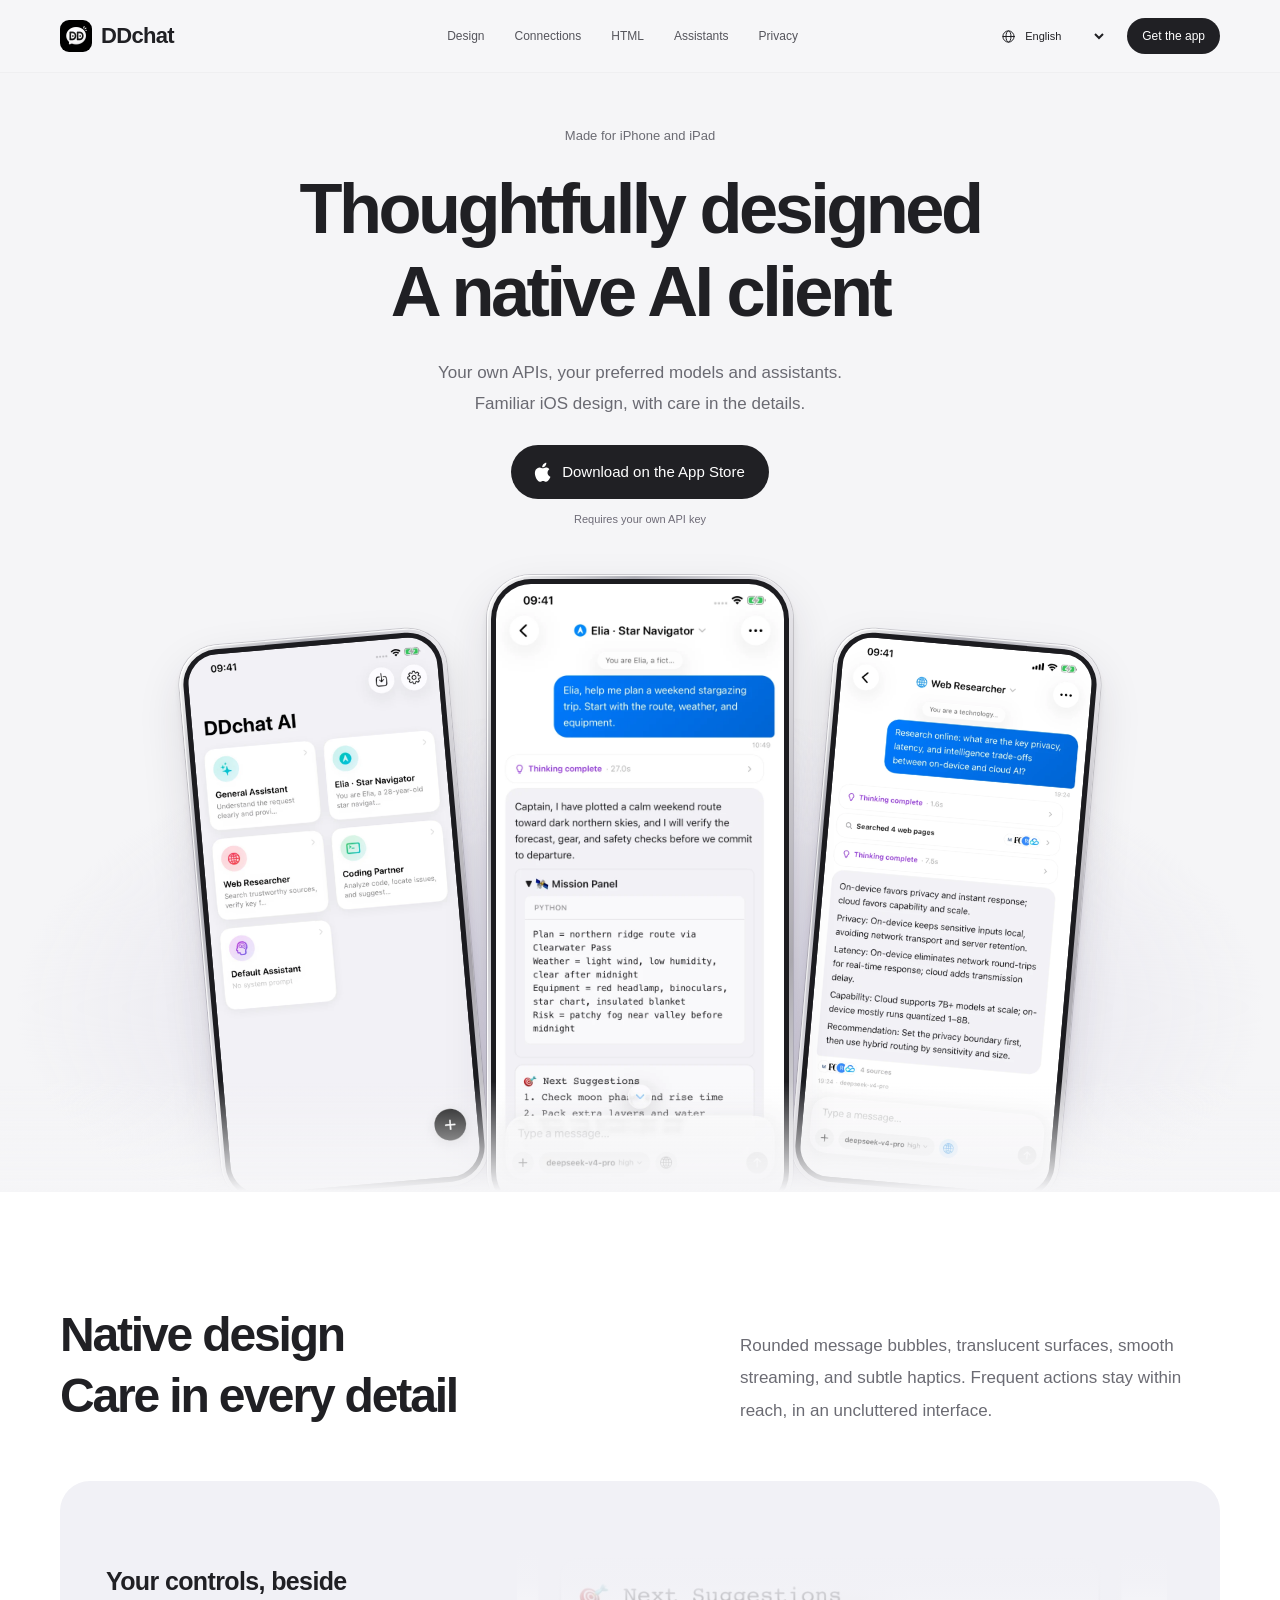
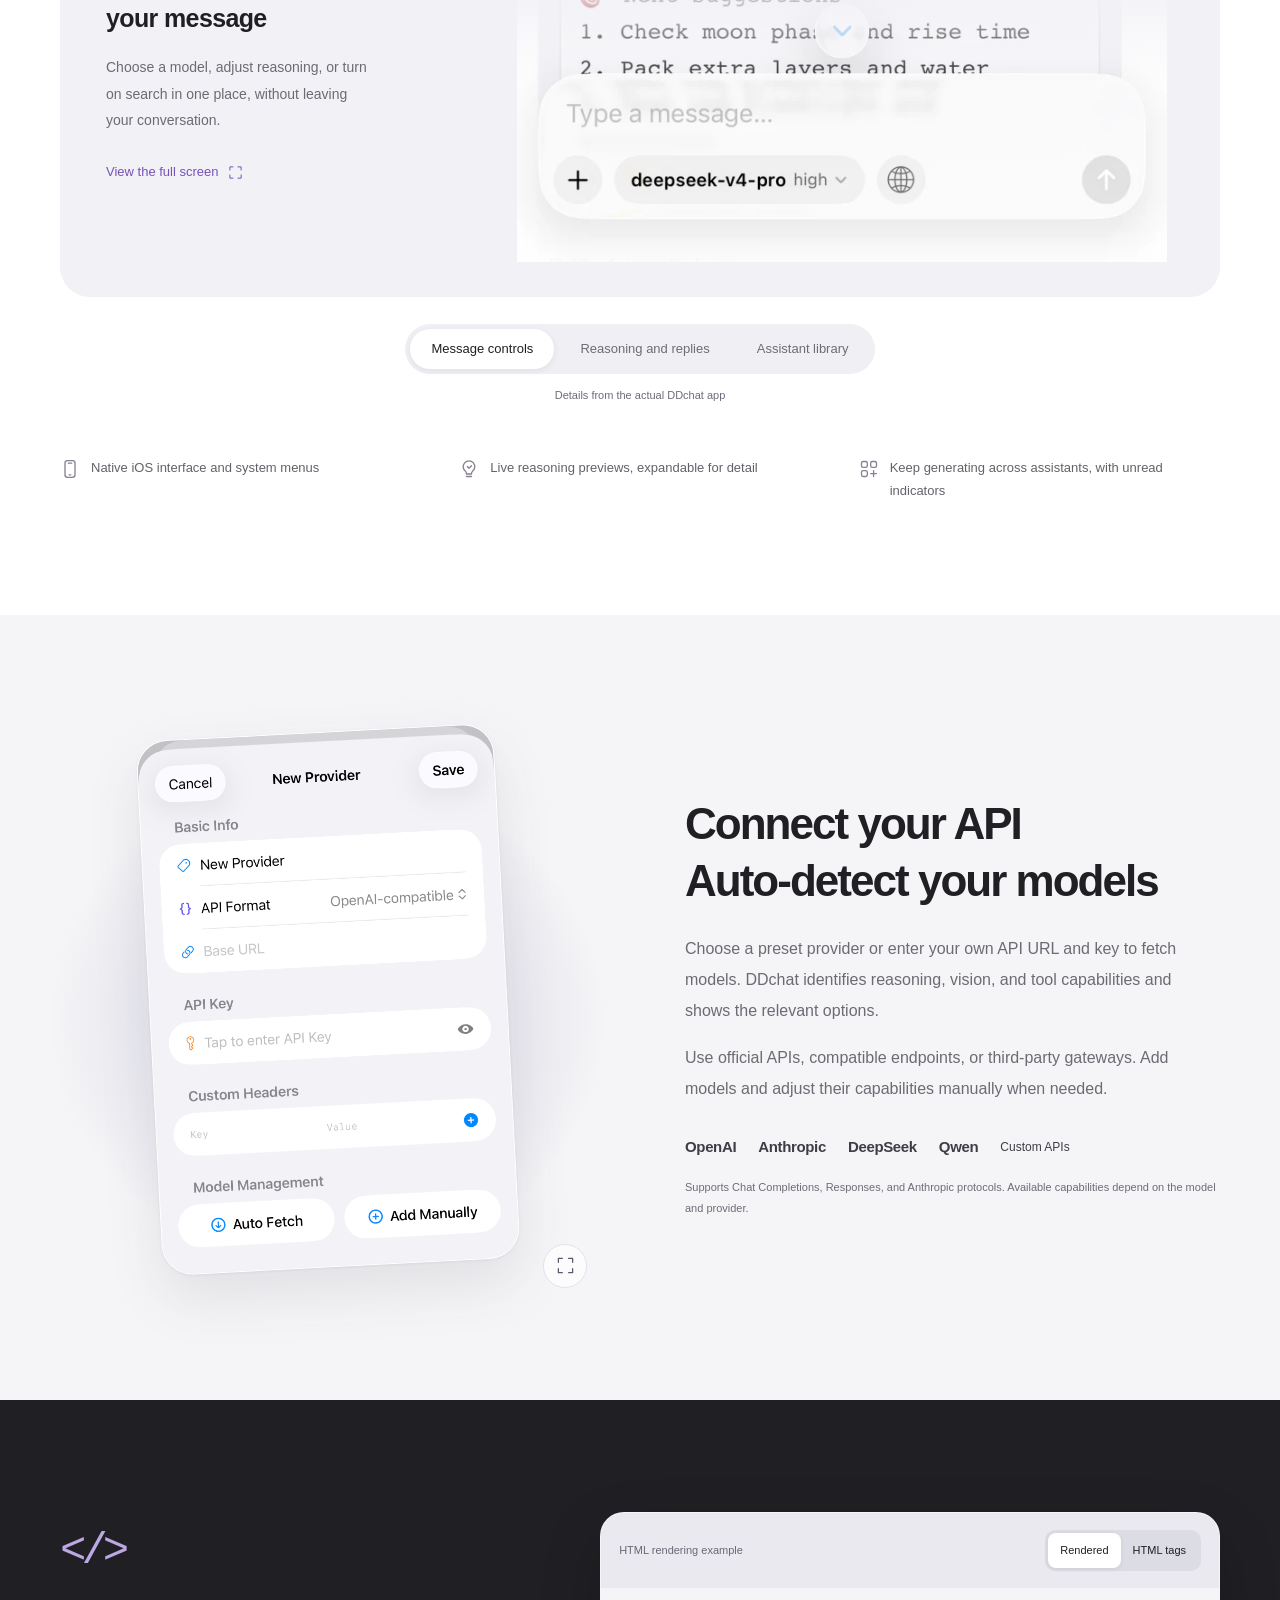
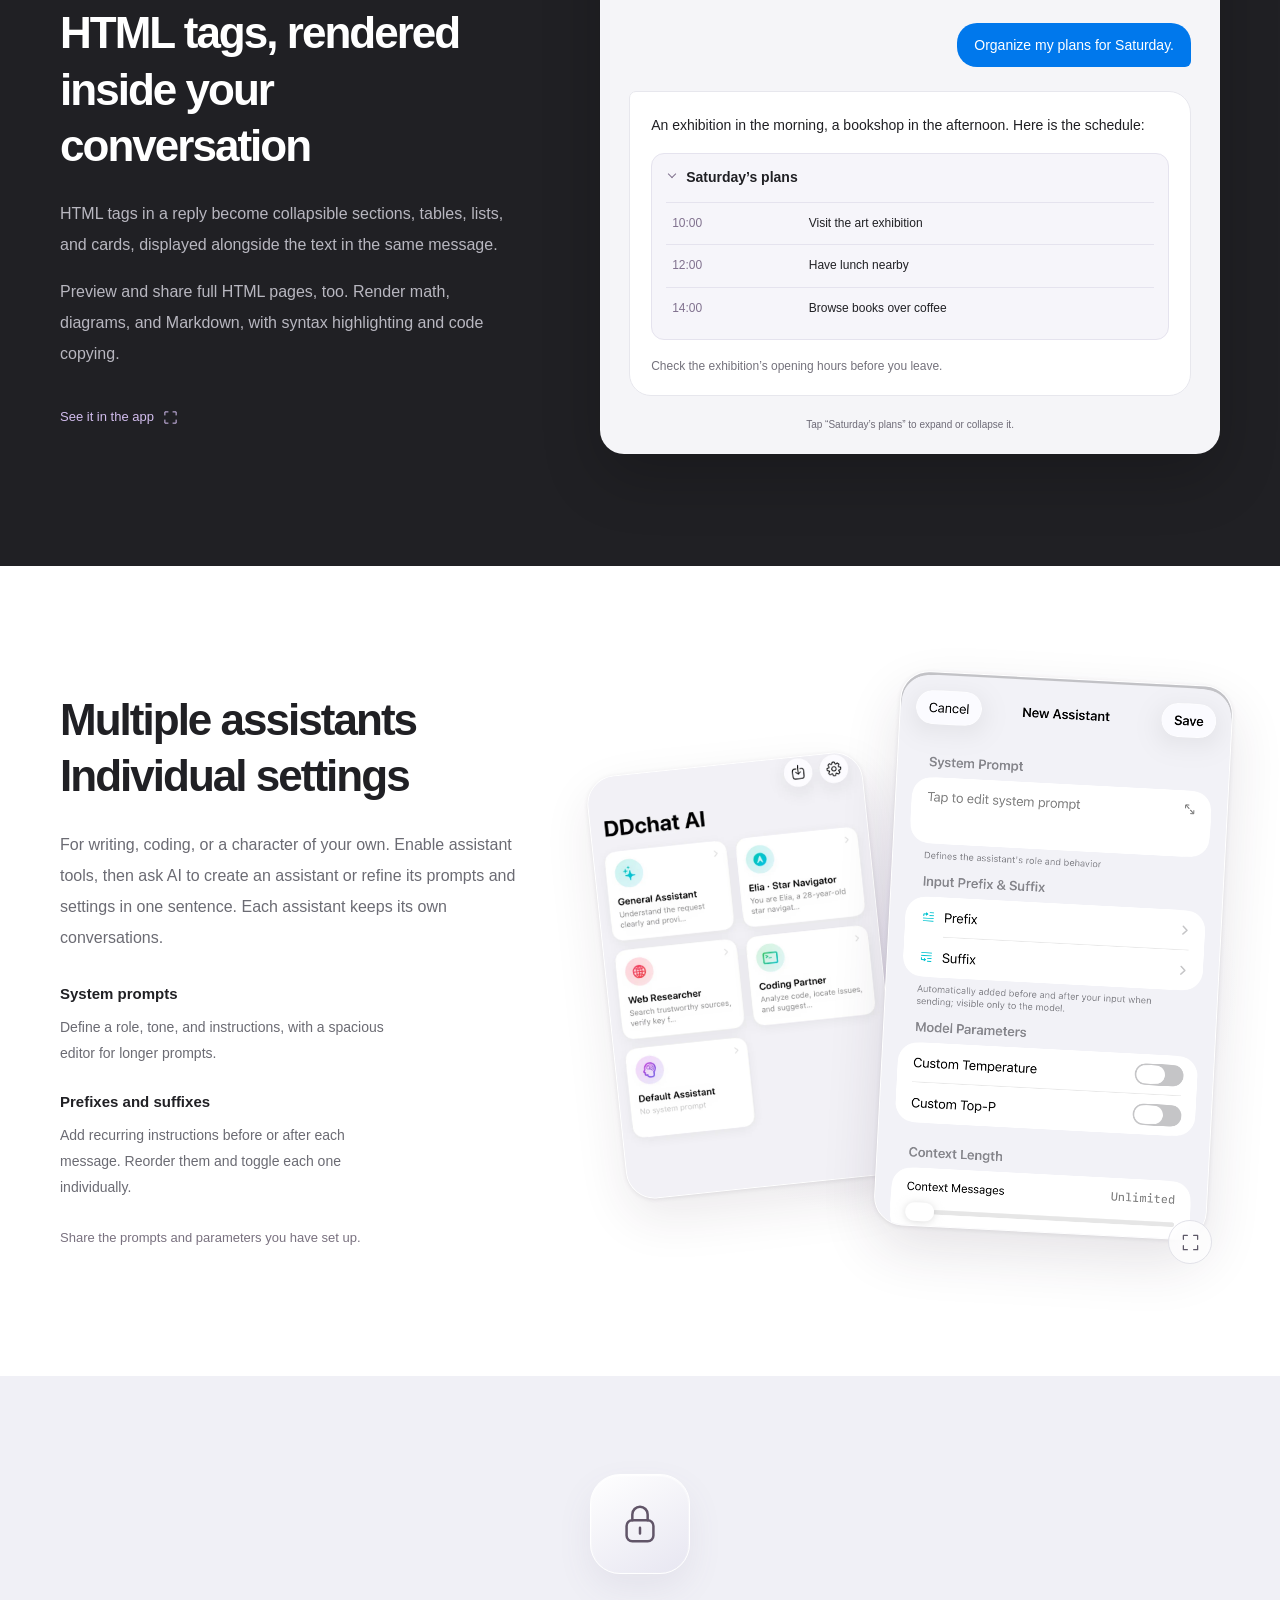
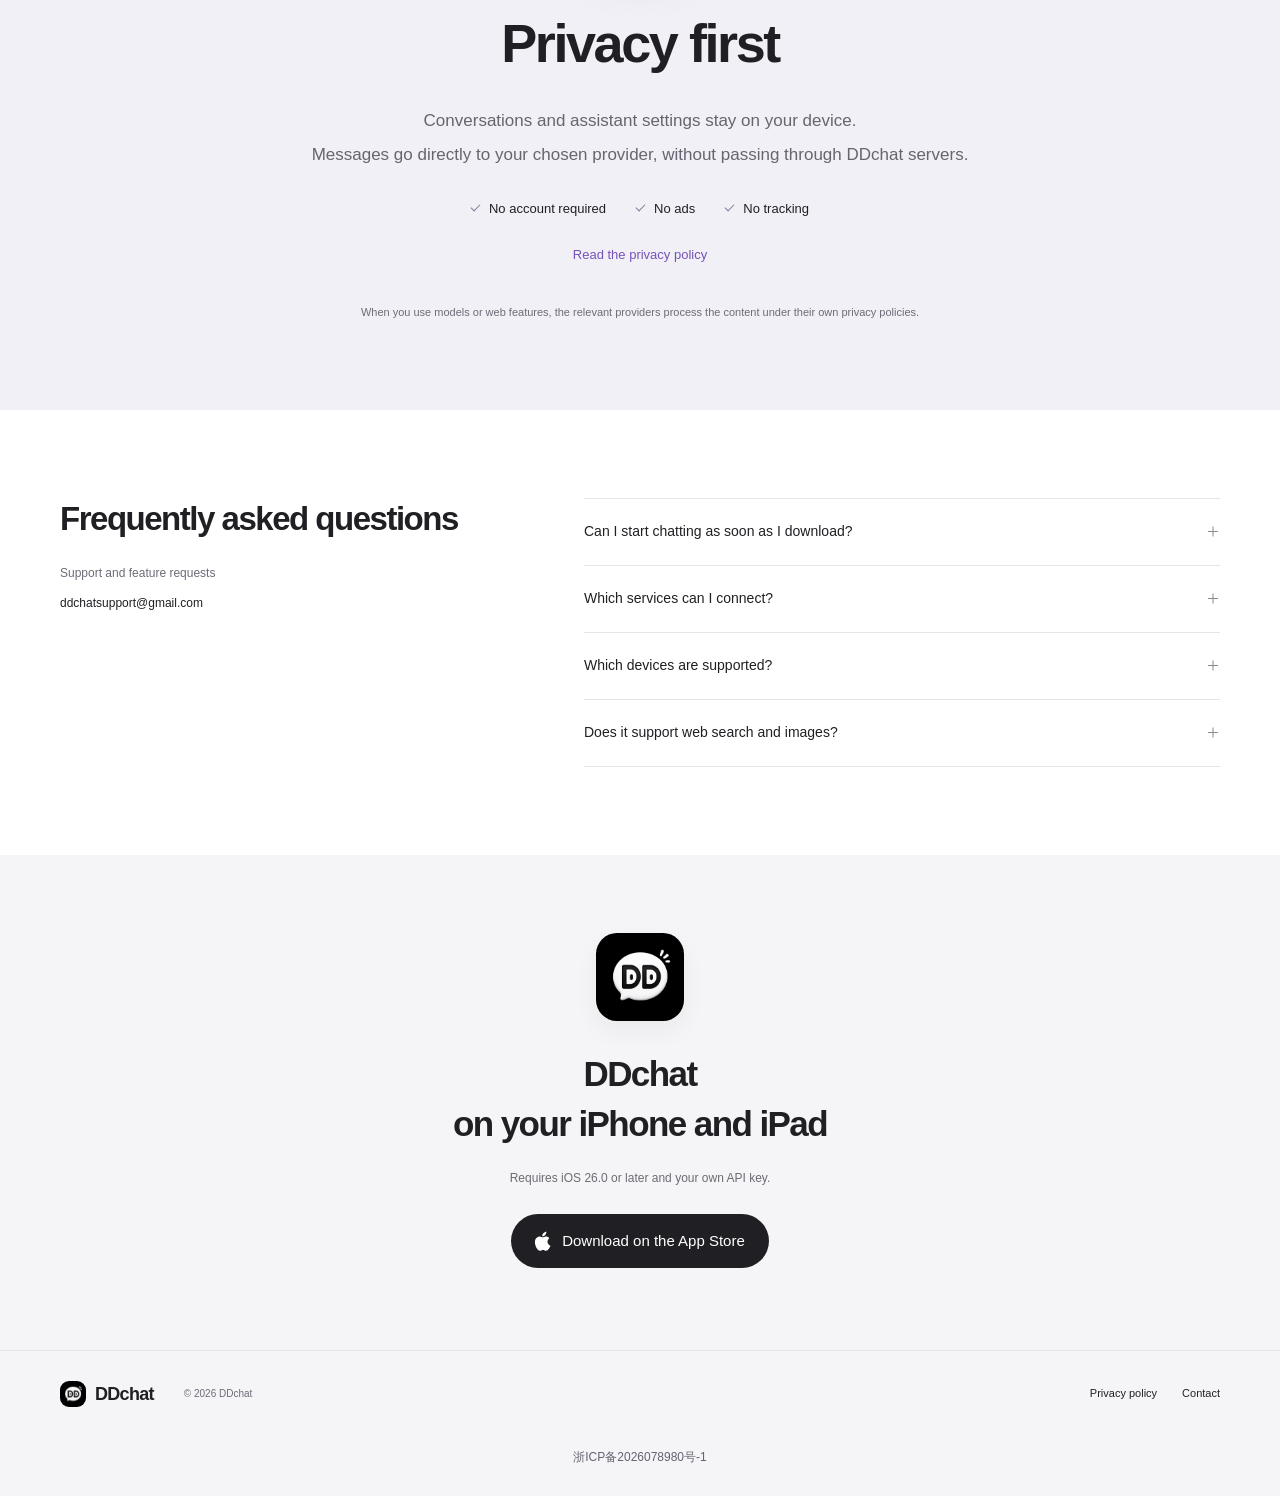
==== commit 2b090572: "fix: publish official DDchat website with current copy and ICP footer" ====
--- a/index.html
+++ b/index.html
@@ -10,10 +10,12 @@
   <meta property="og:description" content="原生设计，简单易用。接入自己的 API，使用你喜欢的模型和助手。">
   <meta property="og:locale" content="zh_CN">
   <title>DDchat — 精致简约的 iOS 原生 AI 客户端</title>
+  <link rel="canonical" href="https://ddchat.top/">
+  <meta property="og:url" content="https://ddchat.top/">
   <link rel="icon" href="assets/app-icon.webp" type="image/webp">
   <link rel="apple-touch-icon" href="assets/app-icon.webp">
-  <link rel="stylesheet" href="assets/site.css?v=20260906-phone-refined">
-  <script src="assets/site.js?v=20260906-image02" defer></script>
+  <link rel="stylesheet" href="assets/site.css?v=20260921-official">
+  <script src="assets/site.js?v=20260921-official" defer></script>
 </head>
 <body>
   <svg class="icon-definitions" xmlns="http://www.w3.org/2000/svg" aria-hidden="true">
@@ -81,14 +83,14 @@
       <div class="container connection-layout">
         <figure class="provider-visual"><div class="provider-window"><img src="assets/screens/zh-Hans-provider.png" data-screen="provider" width="1284" height="2778" alt="DDchat 自定义 API 服务商设置" data-alt-i18n="screenProviderAlt" loading="lazy"></div><button class="image-inspect" data-open-screen="provider" aria-label="查看 API 设置界面" data-aria-i18n="openProvider"><svg class="icon" aria-hidden="true"><use href="#icon-expand"/></svg></button></figure>
         <div class="feature-copy"><h2 id="connections-title" data-i18n="connectionsTitle">自定义 API
-自动识别模型</h2><p data-i18n="connectionsBody">填入 API 地址和密钥，自动获取模型列表。DDchat 会识别模型的思考、图片理解和工具能力，匹配对应的选项。</p><p data-i18n="connectionsExtra">支持官方 API、兼容接口和第三方中转站。需要时，也可以手动添加模型、调整能力设置。</p><div class="provider-names" aria-label="支持的模型服务" data-aria-i18n="providersLabel"><span>OpenAI</span><span>Anthropic</span><span>DeepSeek</span><span>Qwen</span><span data-i18n="customAPI">自定义 API</span></div><p class="small-note" data-i18n="connectionNote">支持 Chat Completions、Responses 和 Anthropic 协议。具体能力以所选模型与服务商为准。</p></div>
+自动识别模型</h2><p data-i18n="connectionsBody">选择预设服务商，或填入自己的 API 地址和密钥，自动获取模型列表。DDchat 会识别模型的思考、图片理解和工具能力，匹配对应选项。</p><p data-i18n="connectionsExtra">支持官方 API、兼容接口和第三方中转站。需要时，也可以手动添加模型、调整能力设置。</p><div class="provider-names" aria-label="支持的模型服务" data-aria-i18n="providersLabel"><span>OpenAI</span><span>Anthropic</span><span>DeepSeek</span><span>Qwen</span><span data-i18n="customAPI">自定义 API</span></div><p class="small-note" data-i18n="connectionNote">支持 Chat Completions、Responses 和 Anthropic 协议。具体能力以所选模型与服务商为准。</p></div>
       </div>
     </section>
 
     <section class="html-section section" id="html-rendering" aria-labelledby="html-title">
       <div class="container html-layout">
         <div class="feature-copy"><span class="html-mark" aria-hidden="true">&lt;/&gt;</span><h2 id="html-title" data-i18n="htmlTitle">HTML 标签
-直接呈现在对话里</h2><p data-i18n="htmlBody">回复中的 HTML 标签可以直接渲染为折叠面板、表格、列表和卡片，与正文一起显示在消息中。</p><p data-i18n="htmlExtra">也支持 Markdown 排版、代码高亮与复制。</p><button class="text-button" data-open-screen="html"><span data-i18n="htmlRealScreen">查看 App 中的实际效果</span><svg class="icon" aria-hidden="true"><use href="#icon-expand"/></svg></button></div>
+直接呈现在对话里</h2><p data-i18n="htmlBody">回复中的 HTML 标签可以直接渲染为折叠面板、表格、列表和卡片，与正文一起显示在消息中。</p><p data-i18n="htmlExtra">完整 HTML 网页也能预览与分享。支持公式、流程图、Markdown 排版，以及代码高亮与复制。</p><button class="text-button" data-open-screen="html"><span data-i18n="htmlRealScreen">查看 App 中的实际效果</span><svg class="icon" aria-hidden="true"><use href="#icon-expand"/></svg></button></div>
         <div class="html-demo">
           <div class="demo-toolbar"><span data-i18n="demoLabel">HTML 标签渲染示例</span><div class="demo-switch" role="group" aria-label="示例视图" data-aria-i18n="demoControlLabel"><button data-demo-view="rendered" aria-pressed="true" data-i18n="demoRendered">渲染效果</button><button data-demo-view="source" aria-pressed="false" data-i18n="demoSource">HTML 标签</button></div></div>
           <div id="rendered-example" class="demo-conversation">
@@ -104,7 +106,7 @@
     <section class="assistants-section section" id="assistants" aria-labelledby="assistants-title">
       <div class="container assistant-layout">
         <div class="feature-copy"><h2 id="assistants-title" data-i18n="assistantsTitle">多个助手
-各有自己的设定</h2><p data-i18n="assistantsBody">写作、编程，或是一个有自己性格的角色。每个助手分别保存提示词、默认模型、参数和对话记录。</p><dl class="assistant-settings"><div><dt data-i18n="systemPromptTitle">系统提示词</dt><dd data-i18n="systemPromptBody">设定助手的角色、语气和回复要求。长提示词也有专门的编辑空间。</dd></div><div><dt data-i18n="affixTitle">前置词与后置词</dt><dd data-i18n="affixBody">发送消息时自动带上常用要求，支持多条排序和单独开关。</dd></div></dl><p class="assistant-share" data-i18n="assistantShare">调好的提示词和参数，还可以打包分享。</p></div>
+各有自己的设定</h2><p data-i18n="assistantsBody">写作、编程，或是一个有自己性格的角色。启用助手工具后，一句话即可让 AI 创建助手，或优化已有助手的提示词与配置。每个助手单独保存对话记录。</p><dl class="assistant-settings"><div><dt data-i18n="systemPromptTitle">系统提示词</dt><dd data-i18n="systemPromptBody">设定助手的角色、语气和回复要求。长提示词也有专门的编辑空间。</dd></div><div><dt data-i18n="affixTitle">前置词与后置词</dt><dd data-i18n="affixBody">发送消息时自动带上常用要求，支持多条排序和单独开关。</dd></div></dl><p class="assistant-share" data-i18n="assistantShare">调好的提示词和参数，还可以打包分享。</p></div>
         <figure class="assistant-visual"><div class="assistant-home-window"><img src="assets/screens/zh-Hans-home.webp" data-screen="home" width="720" height="1558" alt="DDchat 助手首页" data-alt-i18n="screenHomeAlt" loading="lazy"></div><div class="assistant-settings-window"><img src="assets/screens/zh-Hans-assistant.png" data-screen="assistant" width="1284" height="2778" alt="DDchat 系统提示词与前后置词设置" data-alt-i18n="screenAssistantAlt" loading="lazy"></div><button class="image-inspect" data-open-screen="assistant" aria-label="查看助手设置" data-aria-i18n="openAssistant"><svg class="icon" aria-hidden="true"><use href="#icon-expand"/></svg></button></figure>
       </div>
     </section>
@@ -118,15 +120,15 @@
       <div class="container support-layout"><div class="support-copy"><h2 id="support-title" data-i18n="supportTitle">常见问题</h2><p data-i18n="supportBody">问题反馈与功能建议</p><a href="mailto:ddchatsupport@gmail.com" class="email-link">ddchatsupport@gmail.com</a></div><div class="faq-list">
       <details><summary><span data-i18n="faqKeyQuestion">下载后就能直接聊天吗？</span><span class="faq-plus" aria-hidden="true"></span></summary><p data-i18n="faqKeyAnswer">需要先添加服务商的 API 地址和密钥，再选择模型。DDchat 不包含 AI 服务，模型使用费用由你选择的服务商收取。</p></details>
       <details><summary><span data-i18n="faqProviderQuestion">可以接入哪些服务？</span><span class="faq-plus" aria-hidden="true"></span></summary><p data-i18n="faqProviderAnswer">支持 Chat Completions、Responses 和 Anthropic 三种协议，可连接相应的官方 API、兼容服务和中转站，也支持自定义请求头。模型列表可以自动获取或手动添加。</p></details>
-      <details><summary><span data-i18n="faqDeviceQuestion">支持哪些设备？</span><span class="faq-plus" aria-hidden="true"></span></summary><p data-i18n="faqDeviceAnswer">支持 iPhone 和 iPad，需要 iOS 16.0 或 iPadOS 16.0 及以上版本。应用内提供简体中文、繁體中文、English、日本語和 한국어。</p></details>
+      <details><summary><span data-i18n="faqDeviceQuestion">支持哪些设备？</span><span class="faq-plus" aria-hidden="true"></span></summary><p data-i18n="faqDeviceAnswer">支持 iPhone 和 iPad，需要 iOS 26.0 或 iPadOS 26.0 及以上版本。应用内提供简体中文、繁體中文、English、日本語和 한국어。</p></details>
       <details><summary><span data-i18n="faqCapabilityQuestion">支持联网搜索和图片理解吗？</span><span class="faq-plus" aria-hidden="true"></span></summary><p data-i18n="faqCapabilityAnswer">支持。可以发送多张图片，也可以让模型搜索、读取网页并在回答中标注来源。具体能力取决于所选模型和服务商，联网搜索也可单独配置搜索服务。</p></details>
       </div></div>
     </section>
 
     <section class="download-section" id="usage" aria-labelledby="download-title"><div class="container download-inner"><img class="download-icon" src="assets/app-icon.webp" width="88" height="88" alt="" loading="lazy"><h2 id="download-title" data-i18n="downloadTitle">在 iPhone 和 iPad 上
-使用 DDchat</h2><p data-i18n="downloadBody">iOS 16.0 及以上版本，需自备 API 密钥。</p><a class="store-button" href="https://apps.apple.com/cn/app/ddchat-ai/id6766894679" data-store-link><svg class="icon apple" aria-hidden="true"><use href="#icon-apple"/></svg><span data-i18n="storeDownload">在 App Store 下载</span></a></div></section>
+使用 DDchat</h2><p data-i18n="downloadBody">iOS 26.0 及以上版本，需自备 API 密钥。</p><a class="store-button" href="https://apps.apple.com/cn/app/ddchat-ai/id6766894679" data-store-link><svg class="icon apple" aria-hidden="true"><use href="#icon-apple"/></svg><span data-i18n="storeDownload">在 App Store 下载</span></a></div></section>
   </main>
-  <footer class="site-footer"><div class="container footer-inner"><a class="brand" href="#top"><img src="assets/app-icon.webp" width="26" height="26" alt=""><span>DDchat</span></a><p>© 2026 DDchat</p><div><a href="privacy-policy.html?lang=zh-Hans" data-privacy-link data-i18n="footerPrivacy">隐私政策</a><a href="mailto:ddchatsupport@gmail.com" data-i18n="contact">联系我们</a></div></div></footer>
+  <footer class="site-footer"><div class="container footer-inner"><a class="brand" href="#top"><img src="assets/app-icon.webp" width="26" height="26" alt=""><span>DDchat</span></a><p>© 2026 DDchat</p><div><a href="privacy-policy.html?lang=zh-Hans" data-privacy-link data-i18n="footerPrivacy">隐私政策</a><a href="mailto:ddchatsupport@gmail.com" data-i18n="contact">联系我们</a></div></div><p class="icp-filing"><a href="https://beian.miit.gov.cn/" target="_blank" rel="noopener noreferrer">浙ICP备2026078980号-1</a></p></footer>
   <dialog class="screenshot-dialog" id="screenshot-dialog" aria-labelledby="screenshot-title"><div class="dialog-toolbar"><h2 id="screenshot-title" data-i18n="actualScreen">DDchat 实际应用界面</h2><button class="dialog-close" aria-label="关闭" data-aria-i18n="close" autofocus><svg class="icon" aria-hidden="true"><use href="#icon-close"/></svg></button></div><img id="dialog-screen" src="assets/screens/zh-Hans-html.webp" width="720" height="1558" alt="DDchat HTML 内容展示"></dialog>
 </body>
 </html>
--- a/assets/site.css
+++ b/assets/site.css
@@ -2233,3 +2233,23 @@
     font-size: clamp(29px,8.8vw,44px);
   }
 }
+
+
+/* Public registration link, separate from the DDchat brand. */
+.icp-filing {
+  margin: 0;
+  padding: 0 20px 16px;
+  color: #65616f;
+  text-align: center;
+  font-size: 12px;
+  line-height: 1.6;
+}
+.icp-filing a {
+  display: inline-flex;
+  align-items: center;
+  min-height: 44px;
+  color: inherit;
+  text-decoration: none;
+}
+.icp-filing a:hover { text-decoration: underline; }
+.policy-page .icp-filing { padding-top: 16px; }
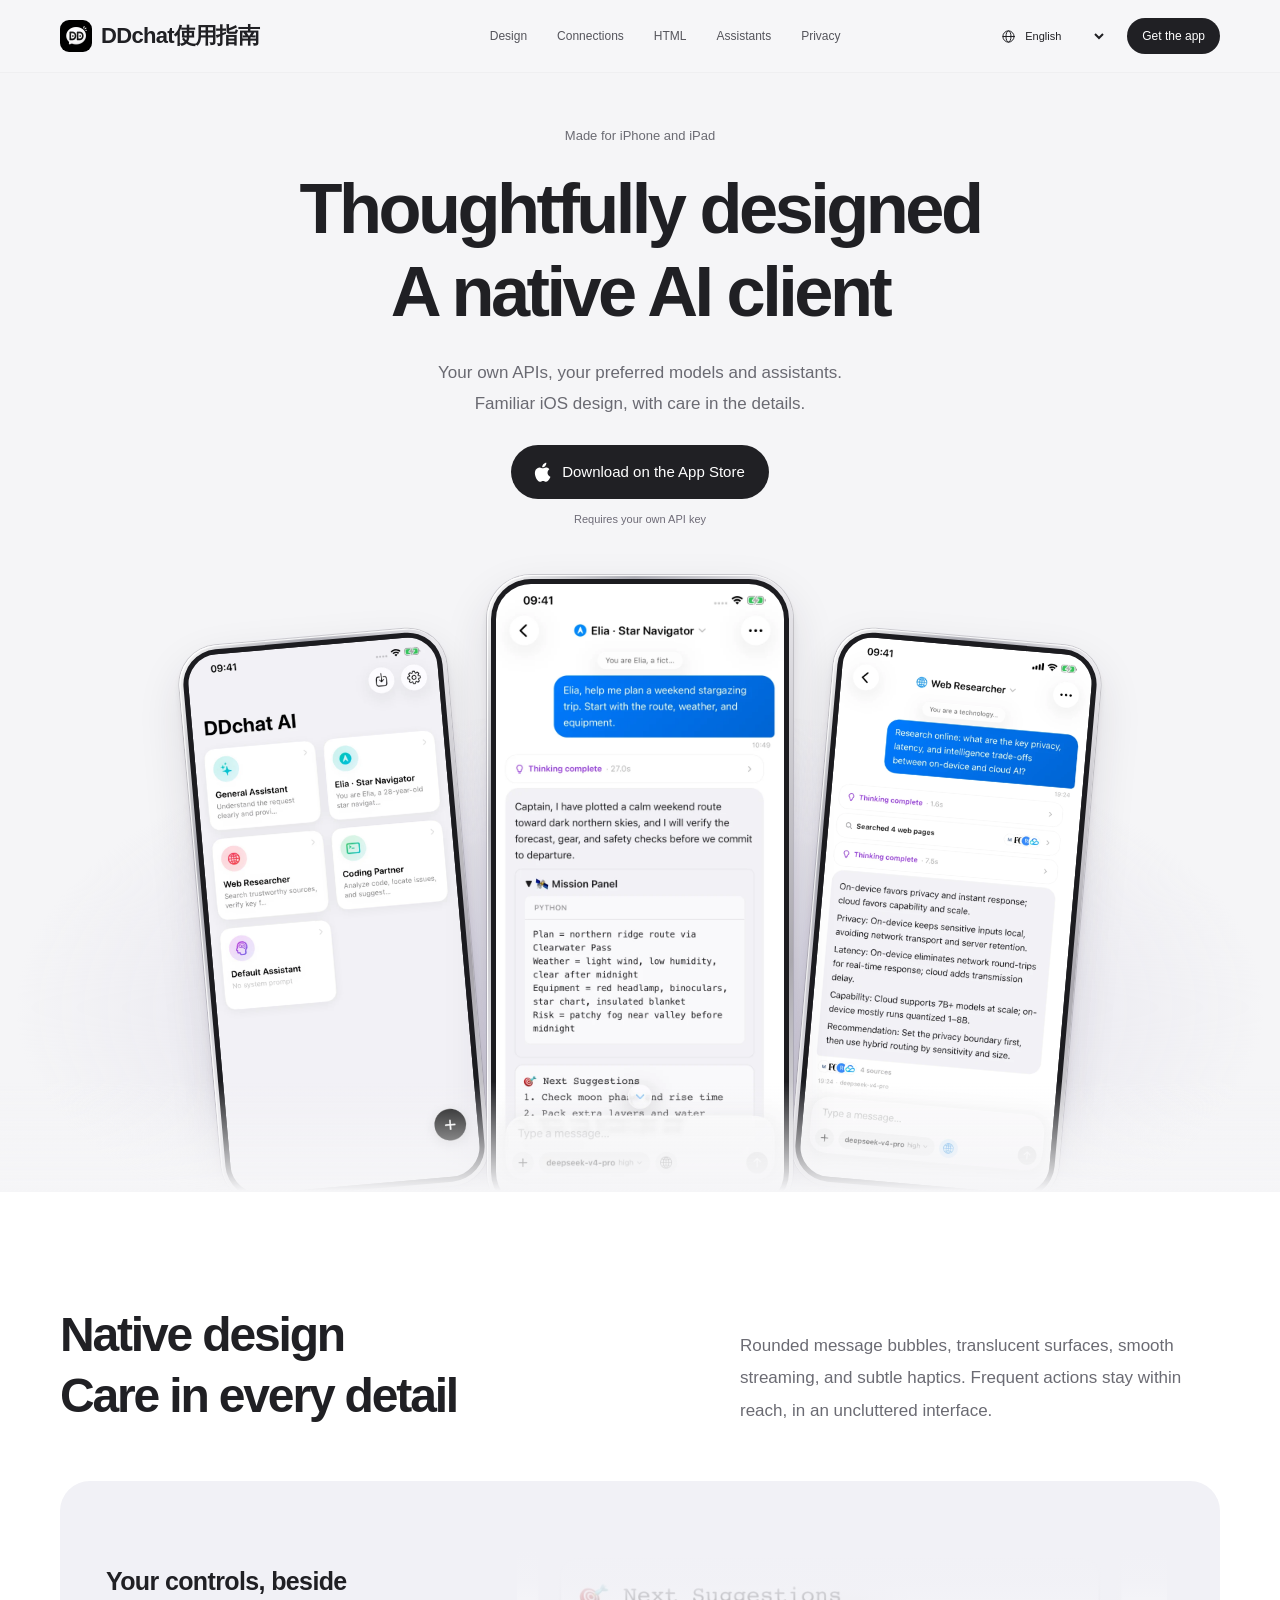
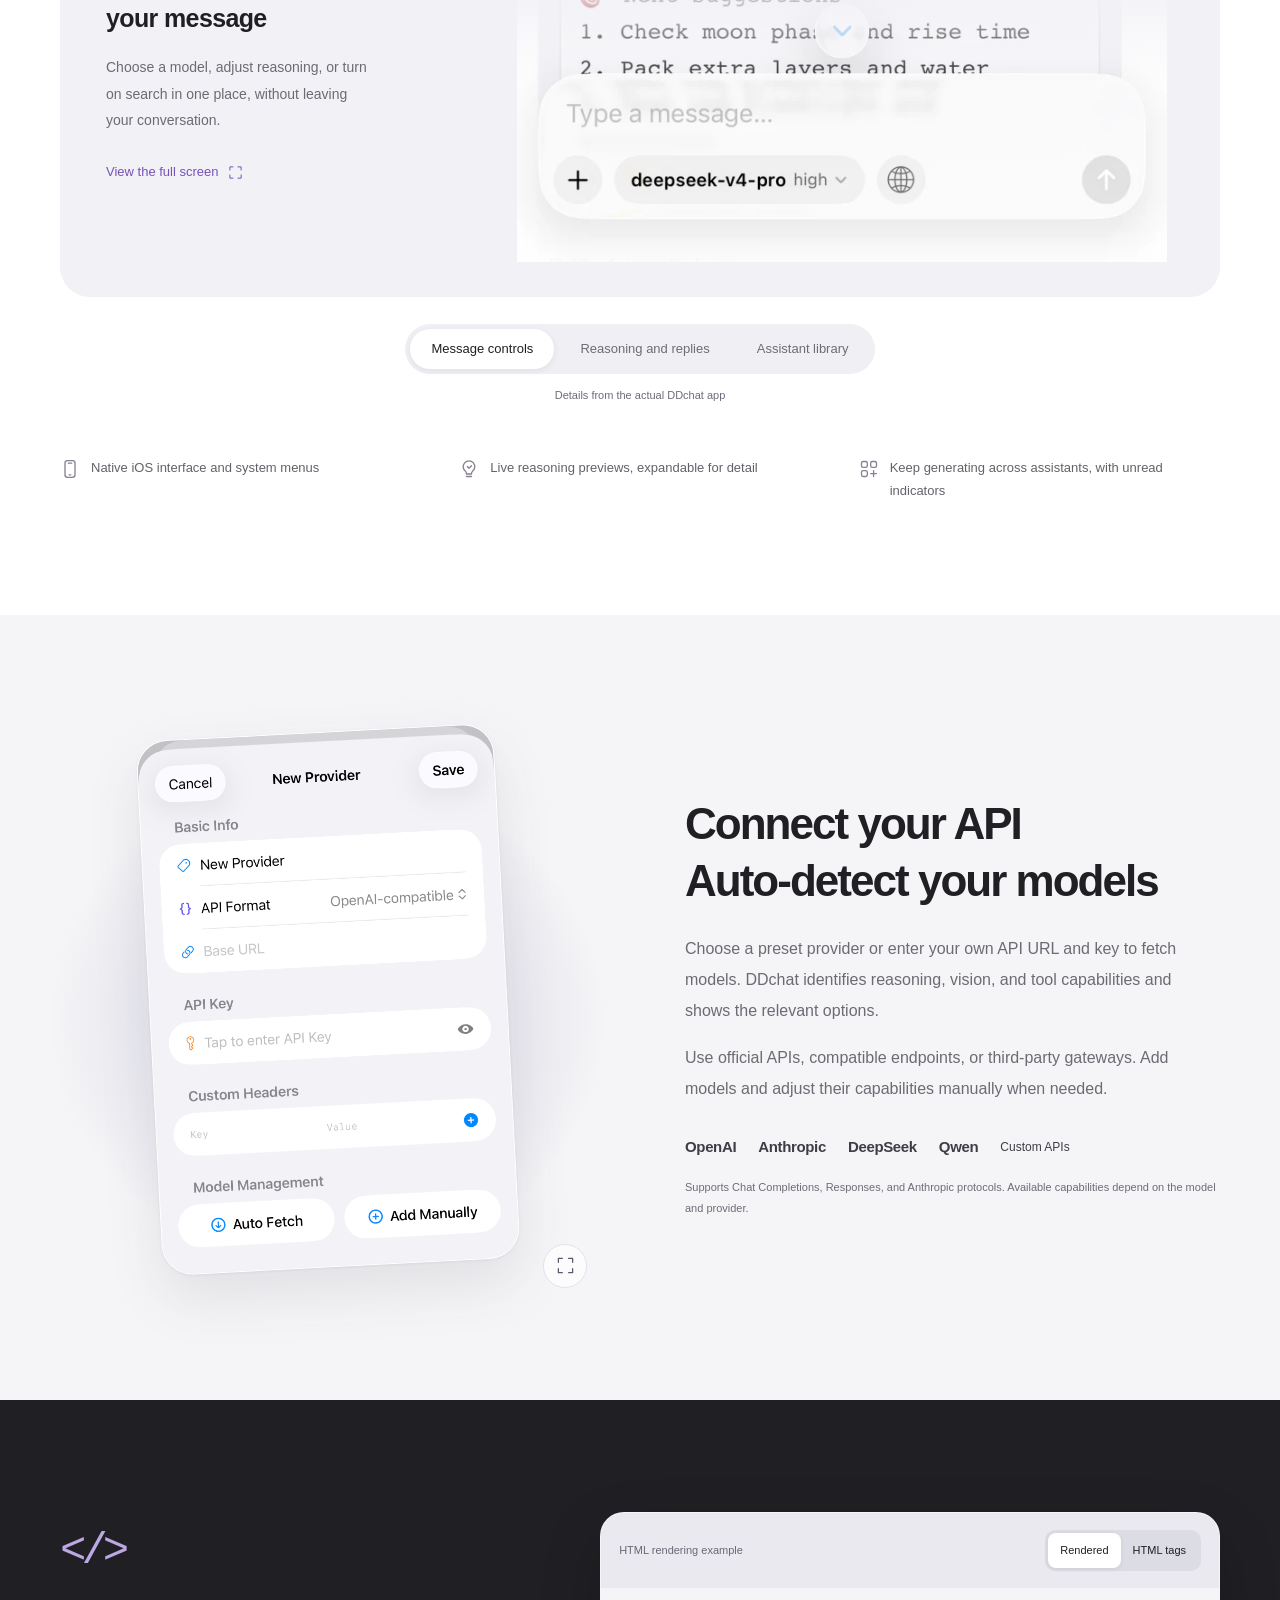
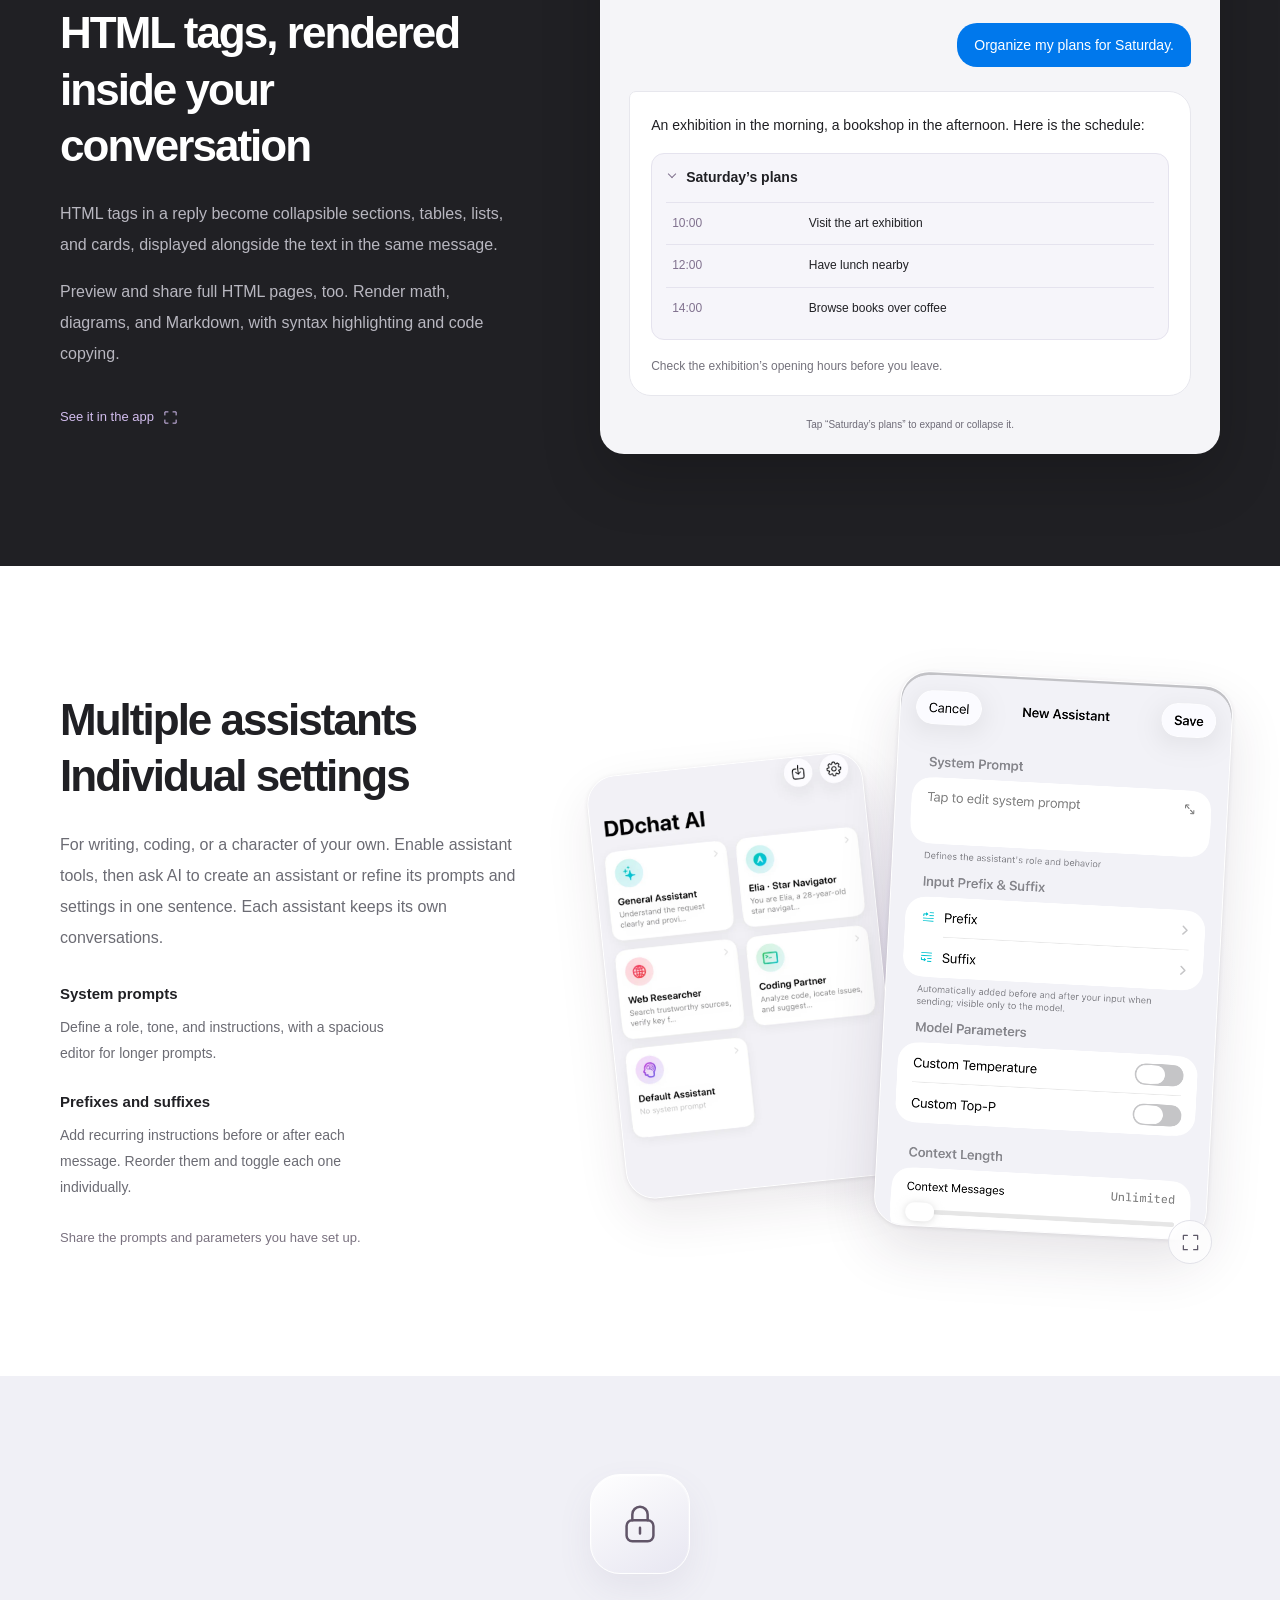
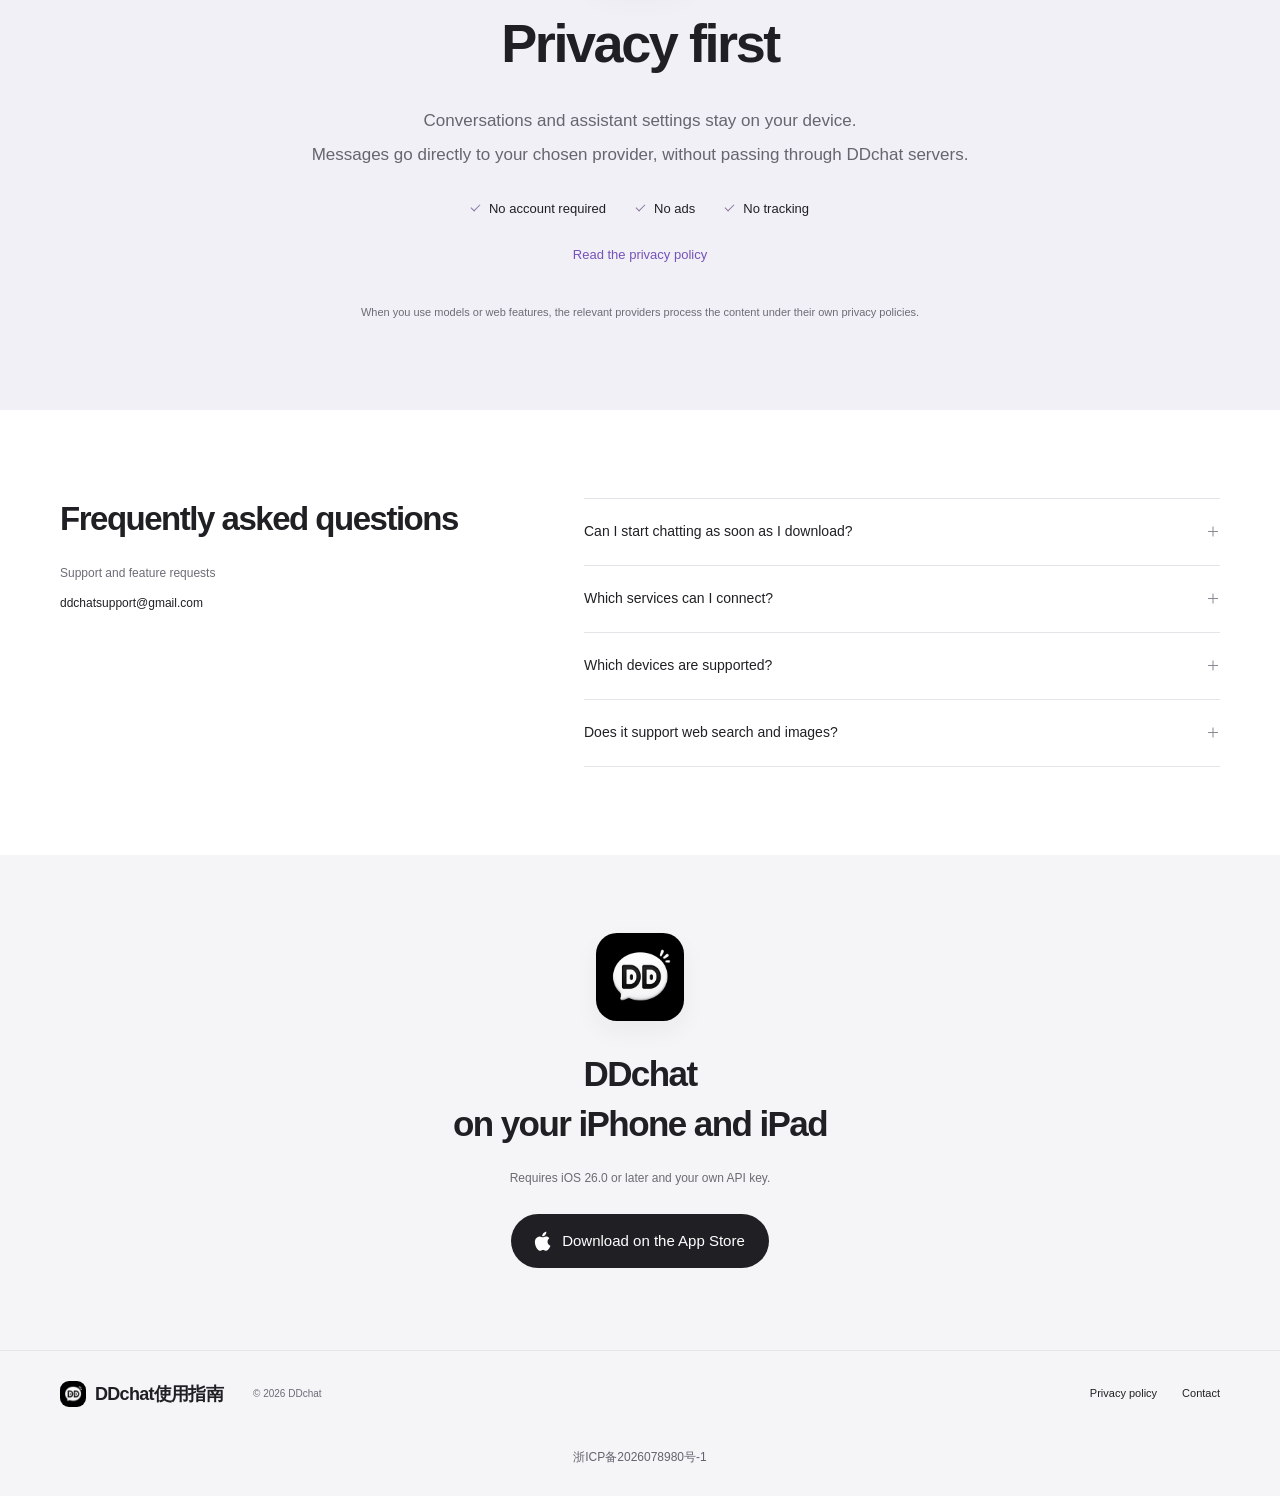
==== commit 503f335f: "fix: match website name to registered filing" ====
--- a/index.html
+++ b/index.html
@@ -6,16 +6,18 @@
   <meta name="description" content="DDchat，精致简约的 iOS 原生 AI 客户端。自定义 API、自动识别模型，在对话中渲染 HTML 标签，为不同用途配置助手。对话保存在本地。">
   <meta name="theme-color" content="#f5f5f7">
   <meta property="og:type" content="website">
-  <meta property="og:title" content="DDchat — 精致简约的 iOS 原生 AI 客户端">
+  <meta property="og:site_name" content="DDchat使用指南">
+  <meta property="og:title" content="DDchat使用指南 — 精致简约的 iOS 原生 AI 客户端">
   <meta property="og:description" content="原生设计，简单易用。接入自己的 API，使用你喜欢的模型和助手。">
   <meta property="og:locale" content="zh_CN">
-  <title>DDchat — 精致简约的 iOS 原生 AI 客户端</title>
+  <title>DDchat使用指南 — 精致简约的 iOS 原生 AI 客户端</title>
   <link rel="canonical" href="https://ddchat.top/">
   <meta property="og:url" content="https://ddchat.top/">
   <link rel="icon" href="assets/app-icon.webp" type="image/webp">
   <link rel="apple-touch-icon" href="assets/app-icon.webp">
-  <link rel="stylesheet" href="assets/site.css?v=20260921-official">
-  <script src="assets/site.js?v=20260921-official" defer></script>
+  <link rel="stylesheet" href="assets/site.css?v=20260921-focus">
+  <script src="assets/focus.js?v=20260921-focus" defer></script>
+  <script src="assets/site.js?v=20260929-filing-name" defer></script>
 </head>
 <body>
   <svg class="icon-definitions" xmlns="http://www.w3.org/2000/svg" aria-hidden="true">
@@ -36,7 +38,7 @@
   <a class="skip-link" href="#main-content" data-i18n="skipLink">跳到主要内容</a>
   <header class="site-header">
     <div class="container header-inner">
-      <a class="brand" href="#top" aria-label="DDchat"><img src="assets/app-icon.webp" width="32" height="32" alt=""><span>DDchat</span></a>
+      <a class="brand" href="#top" aria-label="DDchat使用指南"><img src="assets/app-icon.webp" width="32" height="32" alt=""><span>DDchat使用指南</span></a>
       <nav class="site-nav" aria-label="主导航" data-aria-i18n="navLabel">
         <a href="#experience" data-i18n="navDesign">设计</a><a href="#connections" data-i18n="navAPI">接入</a><a href="#html-rendering">HTML</a><a href="#assistants" data-i18n="navAssistants">助手</a><a href="#privacy" data-i18n="navPrivacy">隐私</a>
       </nav>
@@ -128,7 +130,7 @@
     <section class="download-section" id="usage" aria-labelledby="download-title"><div class="container download-inner"><img class="download-icon" src="assets/app-icon.webp" width="88" height="88" alt="" loading="lazy"><h2 id="download-title" data-i18n="downloadTitle">在 iPhone 和 iPad 上
 使用 DDchat</h2><p data-i18n="downloadBody">iOS 26.0 及以上版本，需自备 API 密钥。</p><a class="store-button" href="https://apps.apple.com/cn/app/ddchat-ai/id6766894679" data-store-link><svg class="icon apple" aria-hidden="true"><use href="#icon-apple"/></svg><span data-i18n="storeDownload">在 App Store 下载</span></a></div></section>
   </main>
-  <footer class="site-footer"><div class="container footer-inner"><a class="brand" href="#top"><img src="assets/app-icon.webp" width="26" height="26" alt=""><span>DDchat</span></a><p>© 2026 DDchat</p><div><a href="privacy-policy.html?lang=zh-Hans" data-privacy-link data-i18n="footerPrivacy">隐私政策</a><a href="mailto:ddchatsupport@gmail.com" data-i18n="contact">联系我们</a></div></div><p class="icp-filing"><a href="https://beian.miit.gov.cn/" target="_blank" rel="noopener noreferrer">浙ICP备2026078980号-1</a></p></footer>
+  <footer class="site-footer"><div class="container footer-inner"><a class="brand" href="#top"><img src="assets/app-icon.webp" width="26" height="26" alt=""><span>DDchat使用指南</span></a><p>© 2026 DDchat</p><div><a href="privacy-policy.html?lang=zh-Hans" data-privacy-link data-i18n="footerPrivacy">隐私政策</a><a href="mailto:ddchatsupport@gmail.com" data-i18n="contact">联系我们</a></div></div><p class="icp-filing"><a href="https://beian.miit.gov.cn/" target="_blank" rel="noopener noreferrer">浙ICP备2026078980号-1</a></p></footer>
   <dialog class="screenshot-dialog" id="screenshot-dialog" aria-labelledby="screenshot-title"><div class="dialog-toolbar"><h2 id="screenshot-title" data-i18n="actualScreen">DDchat 实际应用界面</h2><button class="dialog-close" aria-label="关闭" data-aria-i18n="close" autofocus><svg class="icon" aria-hidden="true"><use href="#icon-close"/></svg></button></div><img id="dialog-screen" src="assets/screens/zh-Hans-html.webp" width="720" height="1558" alt="DDchat HTML 内容展示"></dialog>
 </body>
 </html>
--- a/assets/site.css
+++ b/assets/site.css
@@ -84,8 +84,19 @@
 }
 
 :focus-visible {
-  outline:3px solid #8661be;
-  outline-offset:5px
+  outline:2px solid #737379;
+  outline-offset:3px
+}
+
+/* Native selects can retain :focus-visible after a pointer opens the menu. */
+html[data-focus-input="pointer"] :focus {
+  outline:none
+}
+
+@media(forced-colors:active) {
+  :focus-visible {
+    outline-color:Highlight
+  }
 }
 
 .container {
@@ -225,9 +236,14 @@
   min-height:44px;
   padding:5px 0;
   border:0;
+  border-radius:8px;
   background:transparent;
   font-size:11px;
   cursor:pointer
+}
+
+.language-control select:hover {
+  background:#20202409
 }
 
 .header-download {
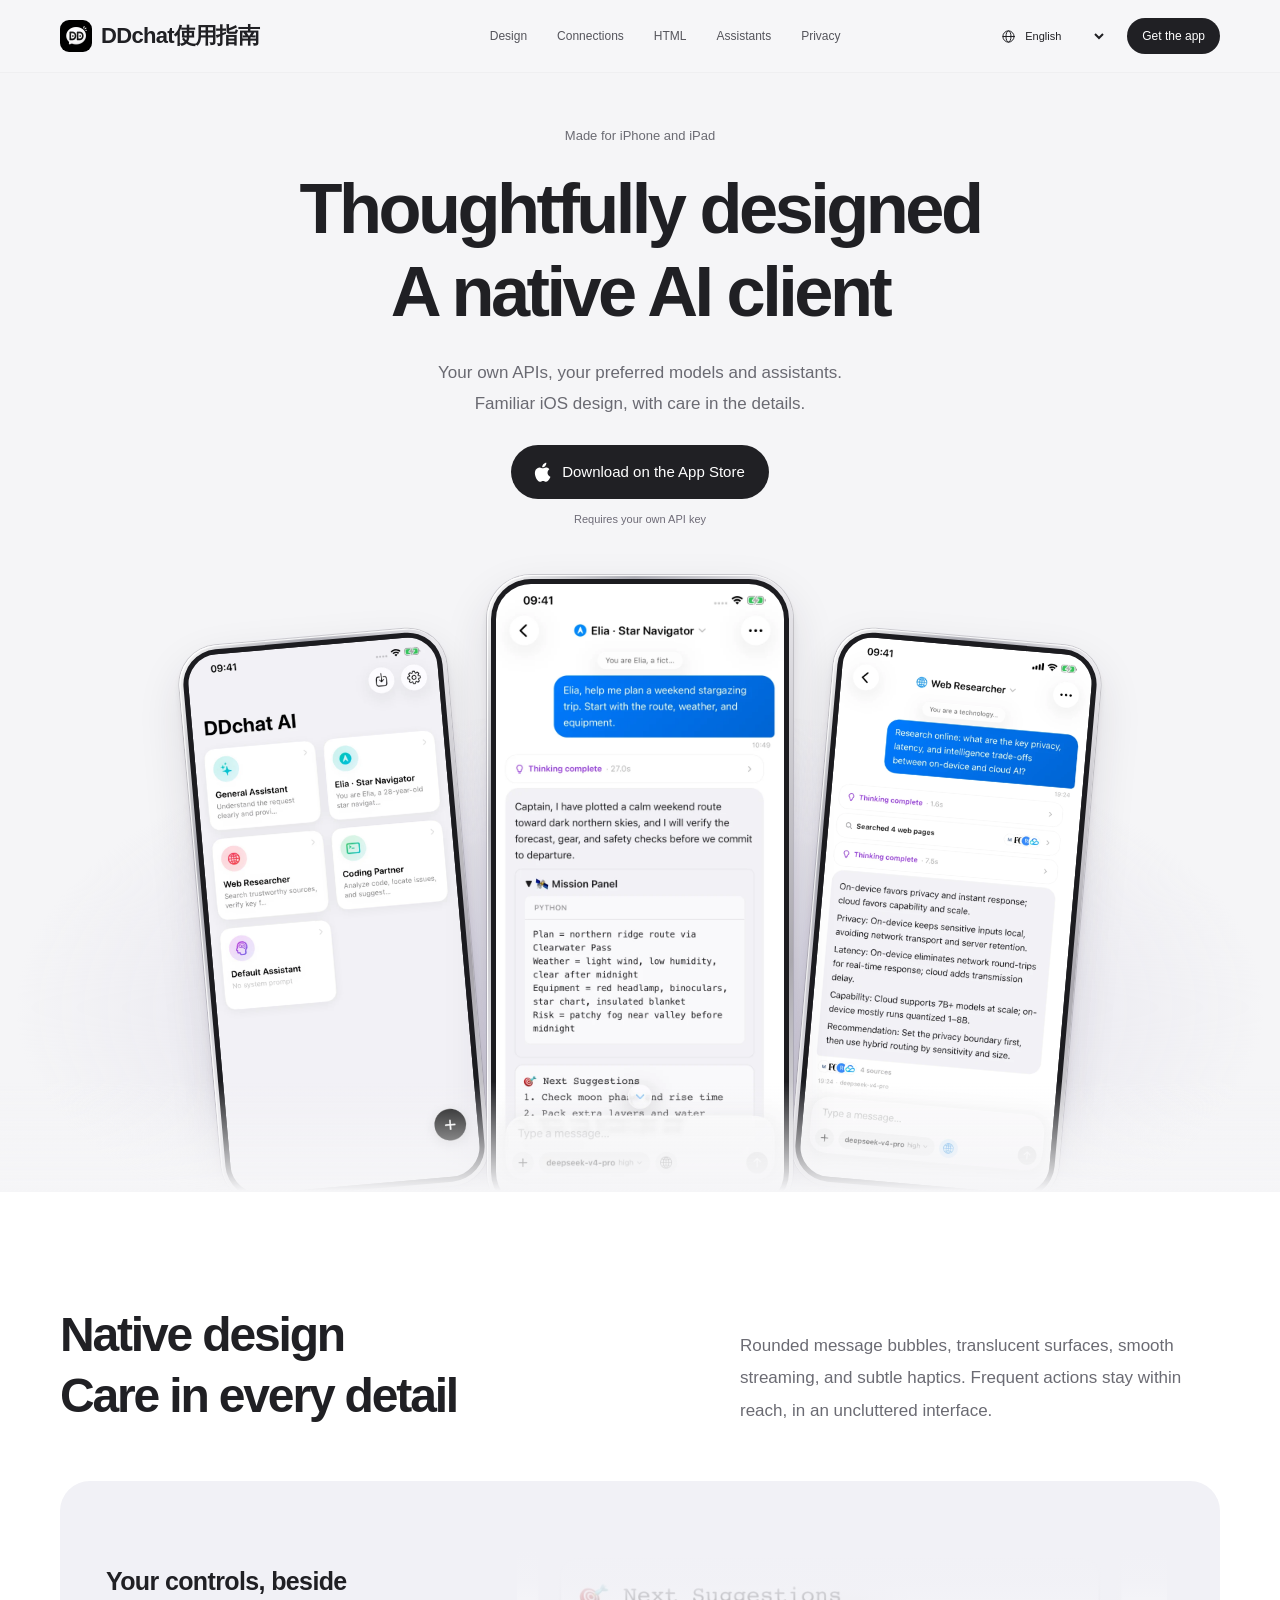
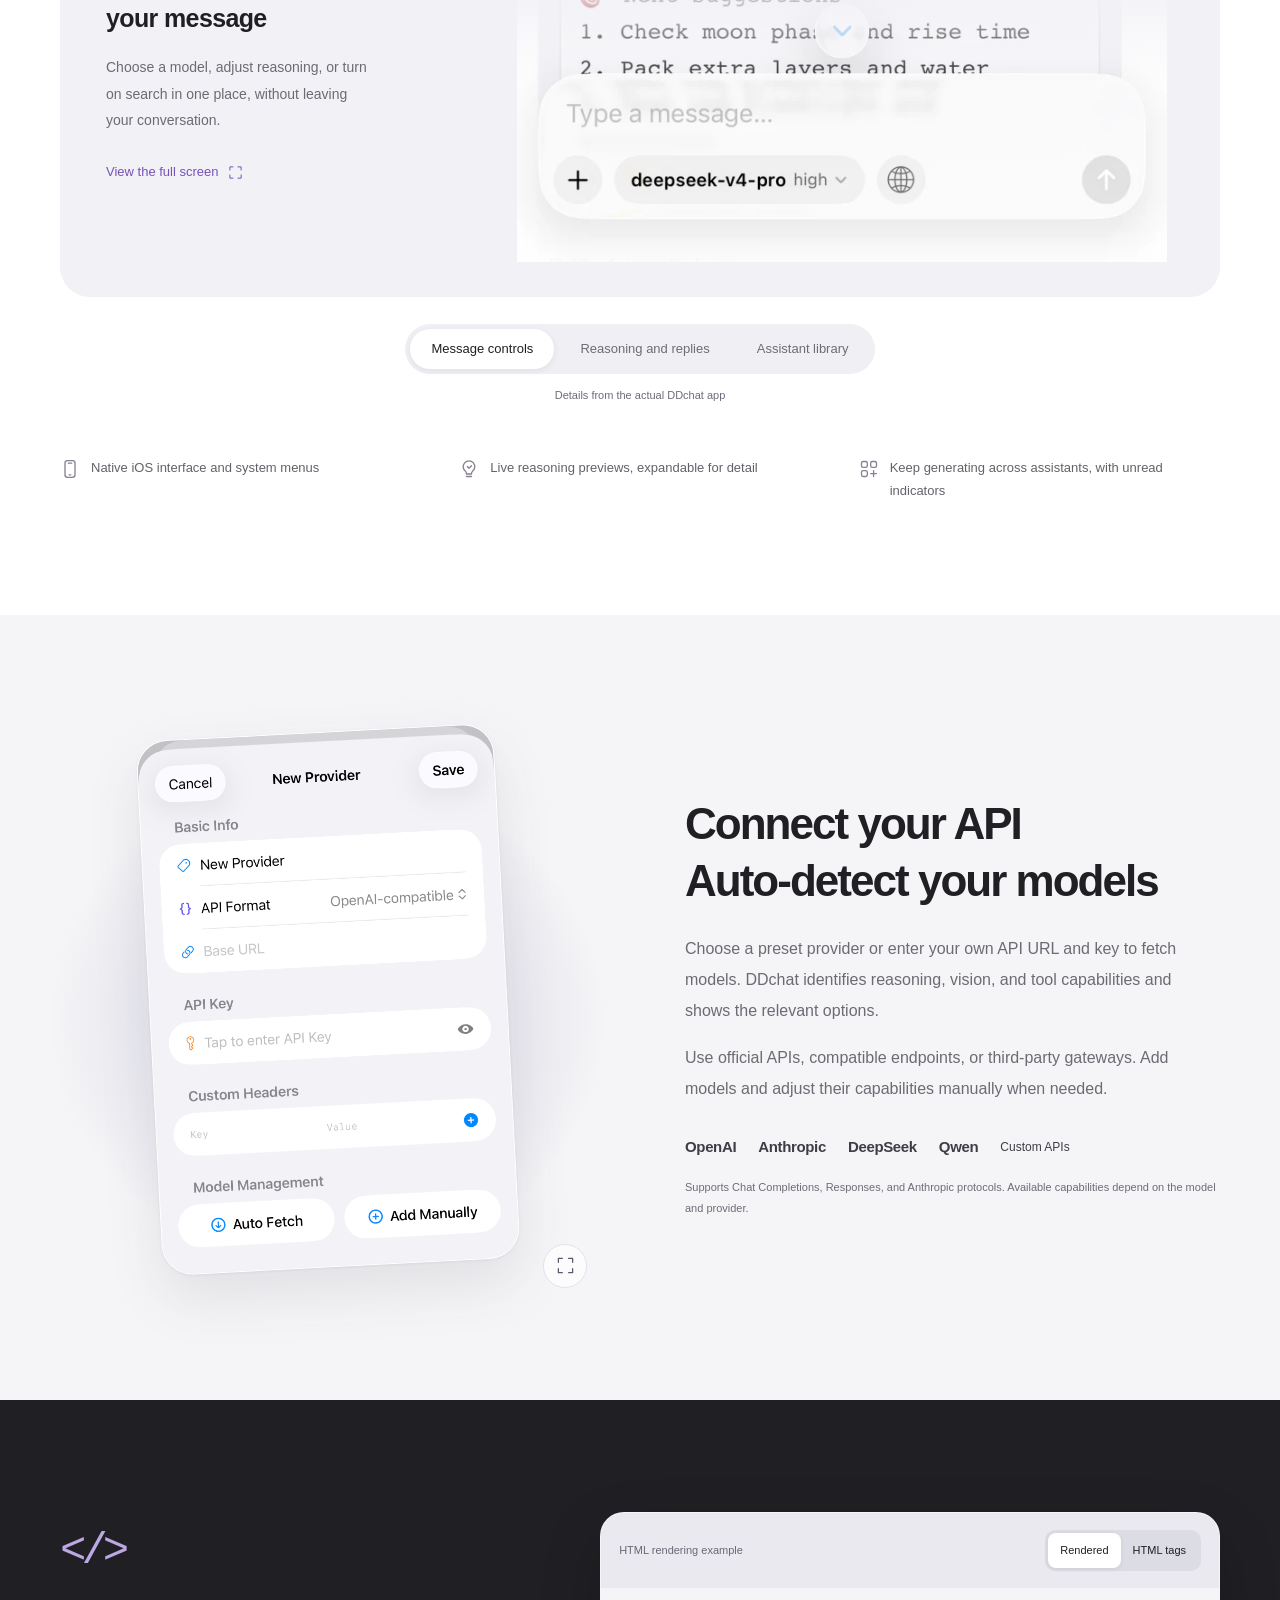
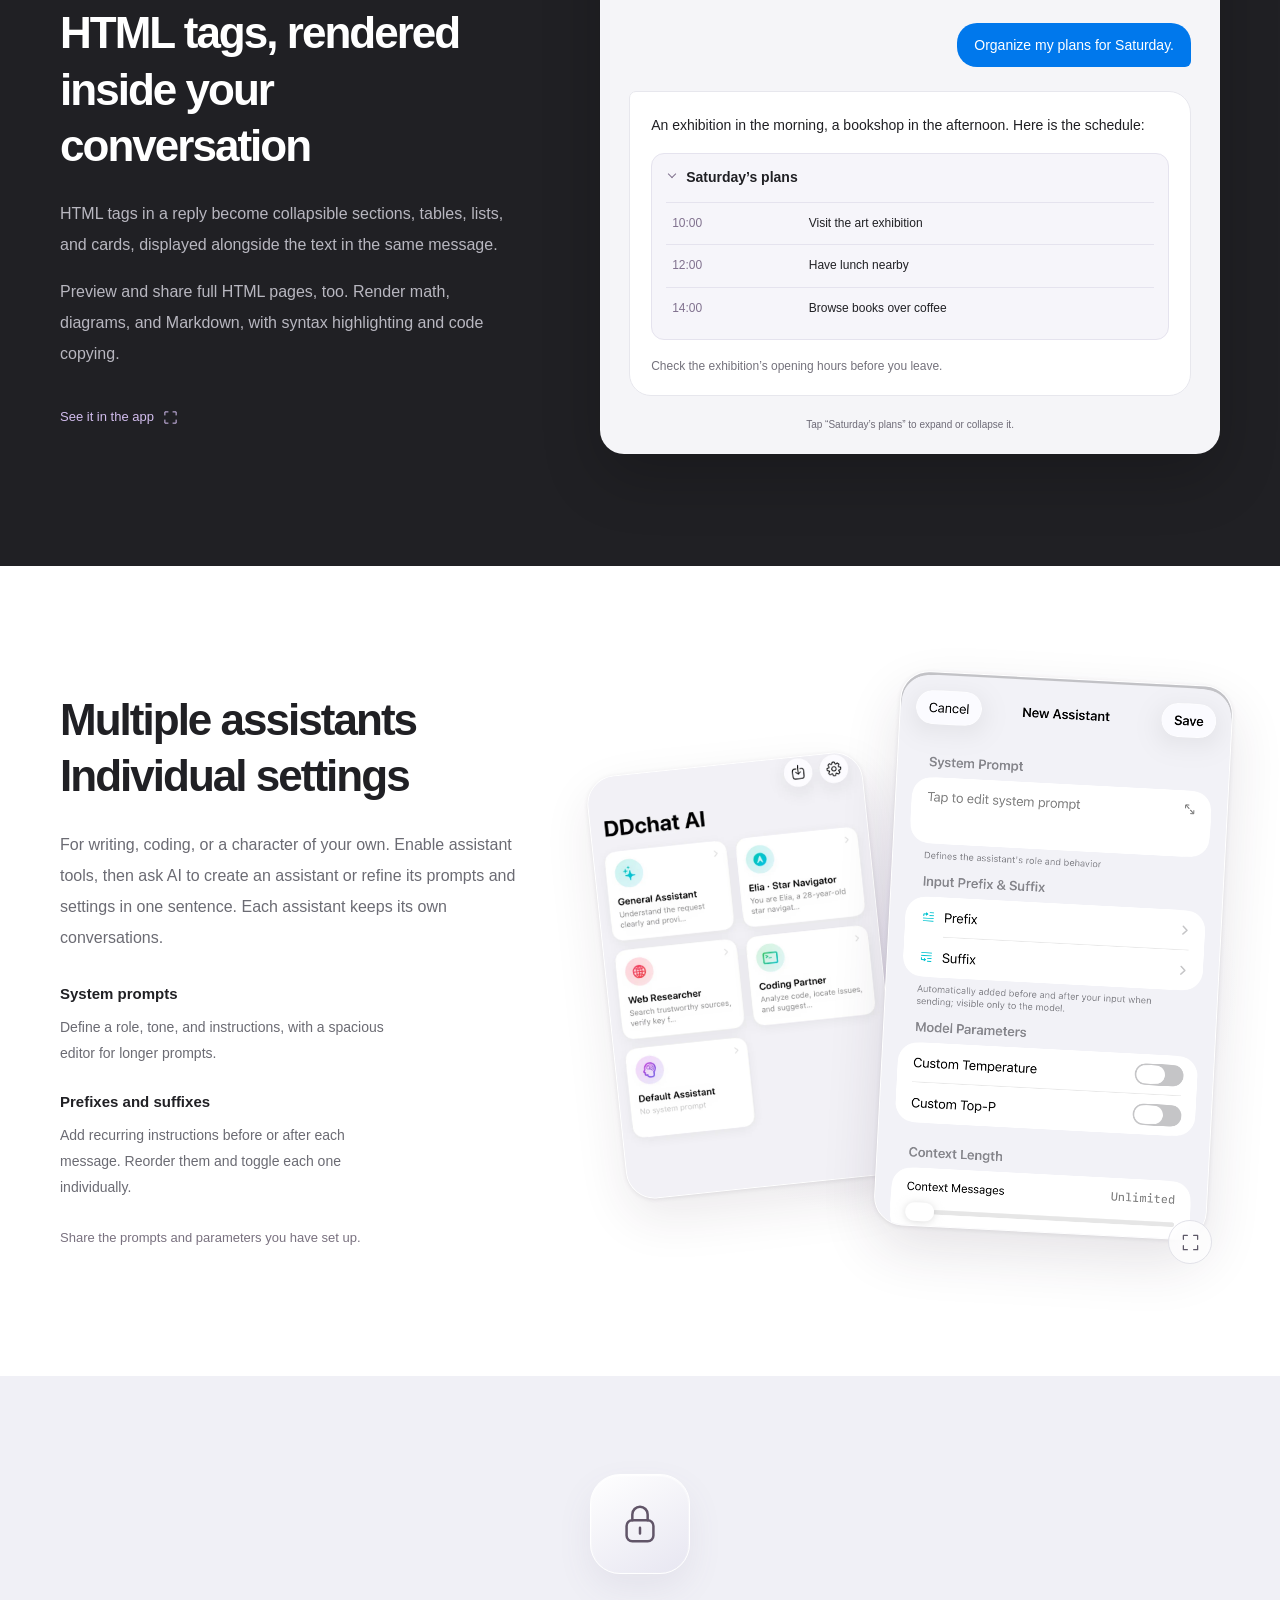
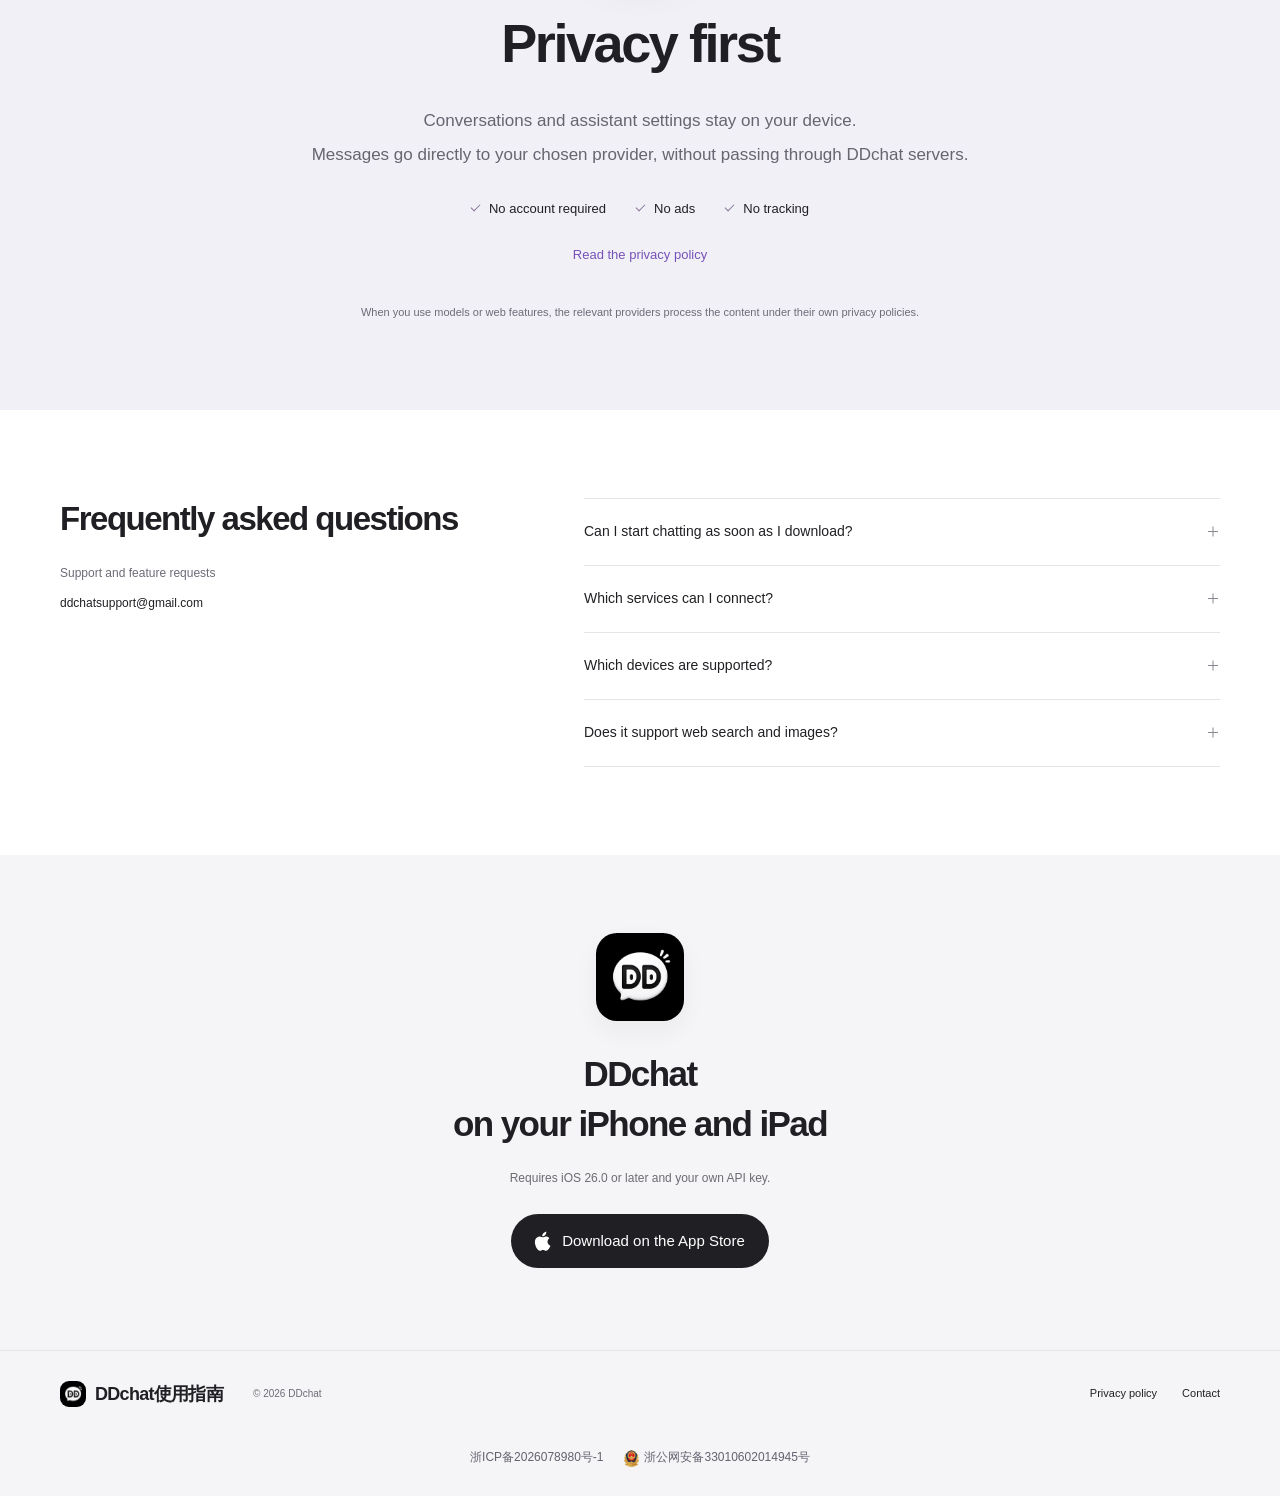
==== commit 0dacbe33: "fix: display approved police filing on website" ====
--- a/index.html
+++ b/index.html
@@ -15,7 +15,7 @@
   <meta property="og:url" content="https://ddchat.top/">
   <link rel="icon" href="assets/app-icon.webp" type="image/webp">
   <link rel="apple-touch-icon" href="assets/app-icon.webp">
-  <link rel="stylesheet" href="assets/site.css?v=20260921-focus">
+  <link rel="stylesheet" href="assets/site.css?v=20260930-police-filing">
   <script src="assets/focus.js?v=20260921-focus" defer></script>
   <script src="assets/site.js?v=20260929-filing-name" defer></script>
 </head>
@@ -130,7 +130,7 @@
     <section class="download-section" id="usage" aria-labelledby="download-title"><div class="container download-inner"><img class="download-icon" src="assets/app-icon.webp" width="88" height="88" alt="" loading="lazy"><h2 id="download-title" data-i18n="downloadTitle">在 iPhone 和 iPad 上
 使用 DDchat</h2><p data-i18n="downloadBody">iOS 26.0 及以上版本，需自备 API 密钥。</p><a class="store-button" href="https://apps.apple.com/cn/app/ddchat-ai/id6766894679" data-store-link><svg class="icon apple" aria-hidden="true"><use href="#icon-apple"/></svg><span data-i18n="storeDownload">在 App Store 下载</span></a></div></section>
   </main>
-  <footer class="site-footer"><div class="container footer-inner"><a class="brand" href="#top"><img src="assets/app-icon.webp" width="26" height="26" alt=""><span>DDchat使用指南</span></a><p>© 2026 DDchat</p><div><a href="privacy-policy.html?lang=zh-Hans" data-privacy-link data-i18n="footerPrivacy">隐私政策</a><a href="mailto:ddchatsupport@gmail.com" data-i18n="contact">联系我们</a></div></div><p class="icp-filing"><a href="https://beian.miit.gov.cn/" target="_blank" rel="noopener noreferrer">浙ICP备2026078980号-1</a></p></footer>
+  <footer class="site-footer"><div class="container footer-inner"><a class="brand" href="#top"><img src="assets/app-icon.webp" width="26" height="26" alt=""><span>DDchat使用指南</span></a><p>© 2026 DDchat</p><div><a href="privacy-policy.html?lang=zh-Hans" data-privacy-link data-i18n="footerPrivacy">隐私政策</a><a href="mailto:ddchatsupport@gmail.com" data-i18n="contact">联系我们</a></div></div><p class="icp-filing"><a href="https://beian.miit.gov.cn/" target="_blank" rel="noopener noreferrer">浙ICP备2026078980号-1</a><a href="https://beian.mps.gov.cn/#/query/webSearch?code=33010602014945" target="_blank" rel="noopener noreferrer"><img src="assets/police-filing.png" width="16" height="17" alt="">浙公网安备33010602014945号</a></p></footer>
   <dialog class="screenshot-dialog" id="screenshot-dialog" aria-labelledby="screenshot-title"><div class="dialog-toolbar"><h2 id="screenshot-title" data-i18n="actualScreen">DDchat 实际应用界面</h2><button class="dialog-close" aria-label="关闭" data-aria-i18n="close" autofocus><svg class="icon" aria-hidden="true"><use href="#icon-close"/></svg></button></div><img id="dialog-screen" src="assets/screens/zh-Hans-html.webp" width="720" height="1558" alt="DDchat HTML 内容展示"></dialog>
 </body>
 </html>
--- a/assets/site.css
+++ b/assets/site.css
@@ -2251,8 +2251,13 @@
 }
 
 
-/* Public registration link, separate from the DDchat brand. */
+/* Official registration links stay together and wrap on narrow screens. */
 .icp-filing {
+  display: flex;
+  flex-wrap: wrap;
+  align-items: center;
+  justify-content: center;
+  column-gap: 20px;
   margin: 0;
   padding: 0 20px 16px;
   color: #65616f;
@@ -2263,9 +2268,12 @@
 .icp-filing a {
   display: inline-flex;
   align-items: center;
+  gap: 5px;
+  white-space: nowrap;
   min-height: 44px;
   color: inherit;
   text-decoration: none;
 }
+.icp-filing img { flex-shrink: 0; object-fit: contain; }
 .icp-filing a:hover { text-decoration: underline; }
 .policy-page .icp-filing { padding-top: 16px; }
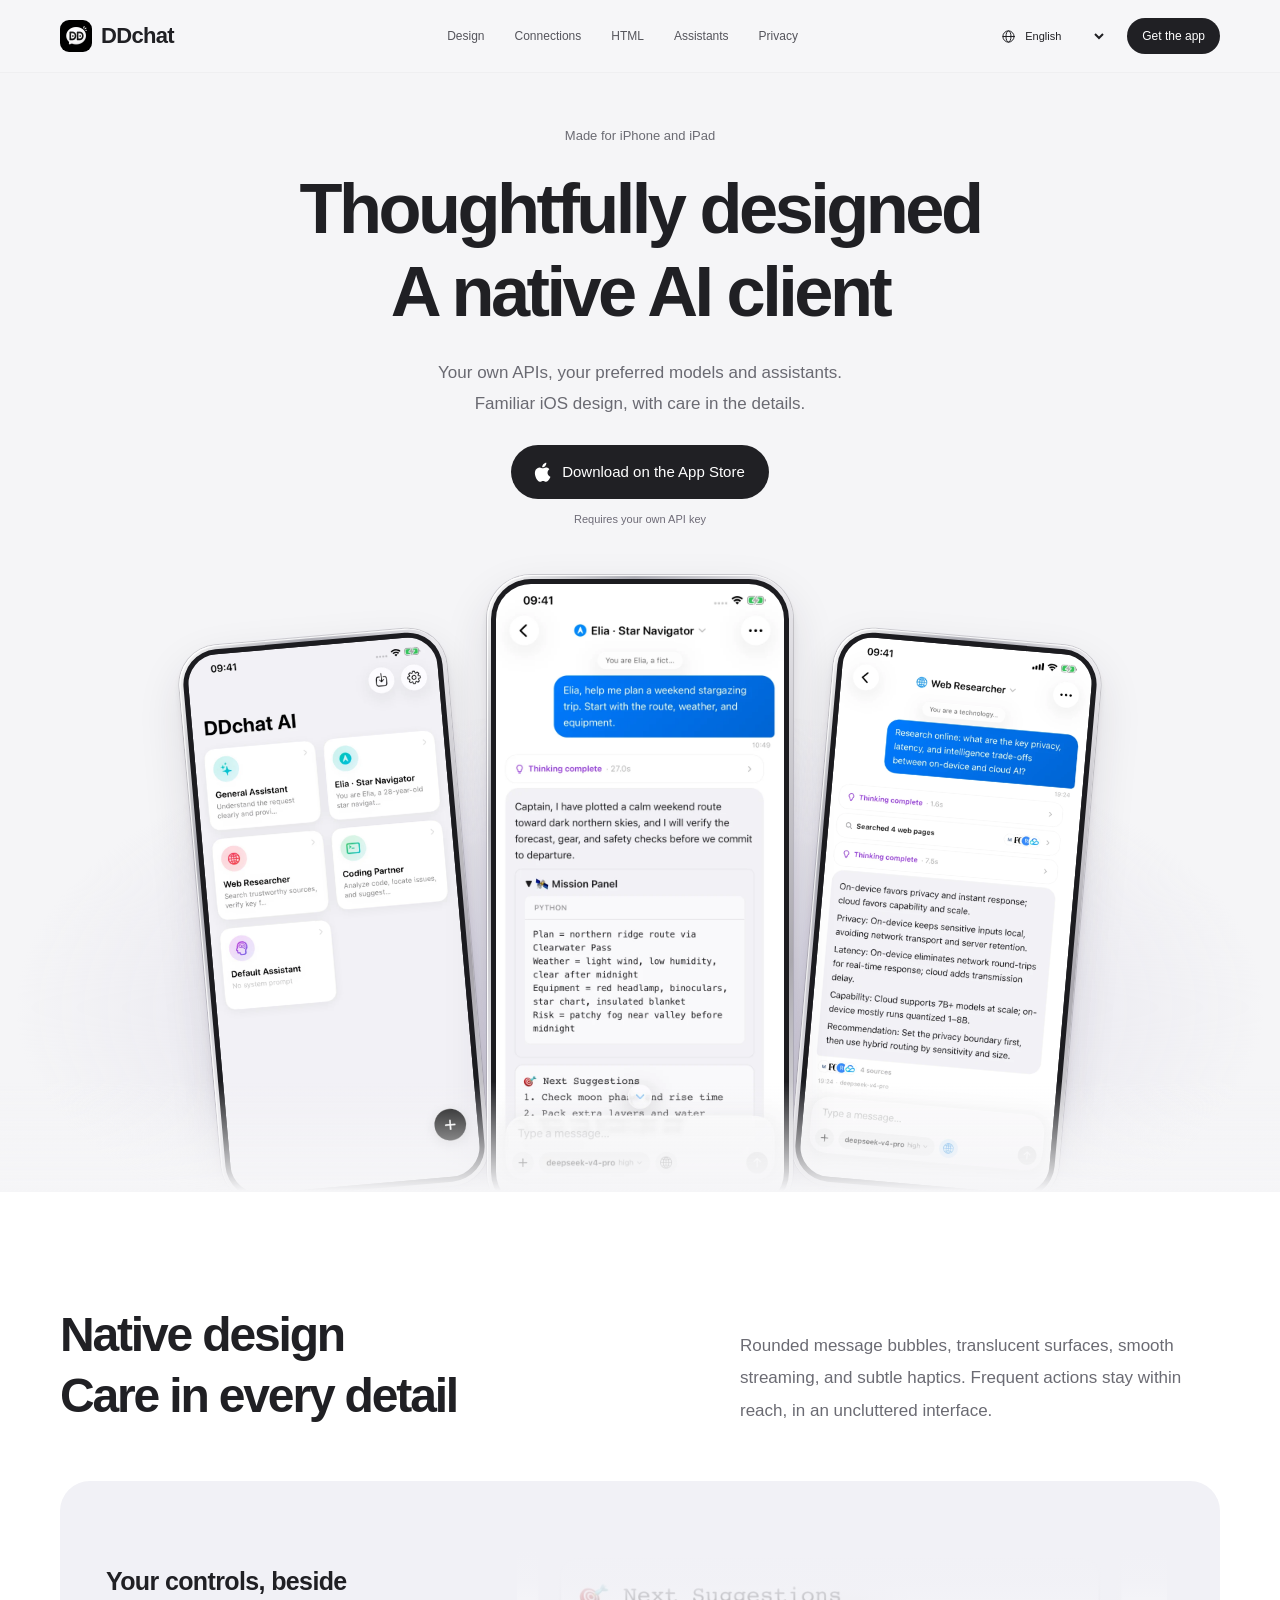
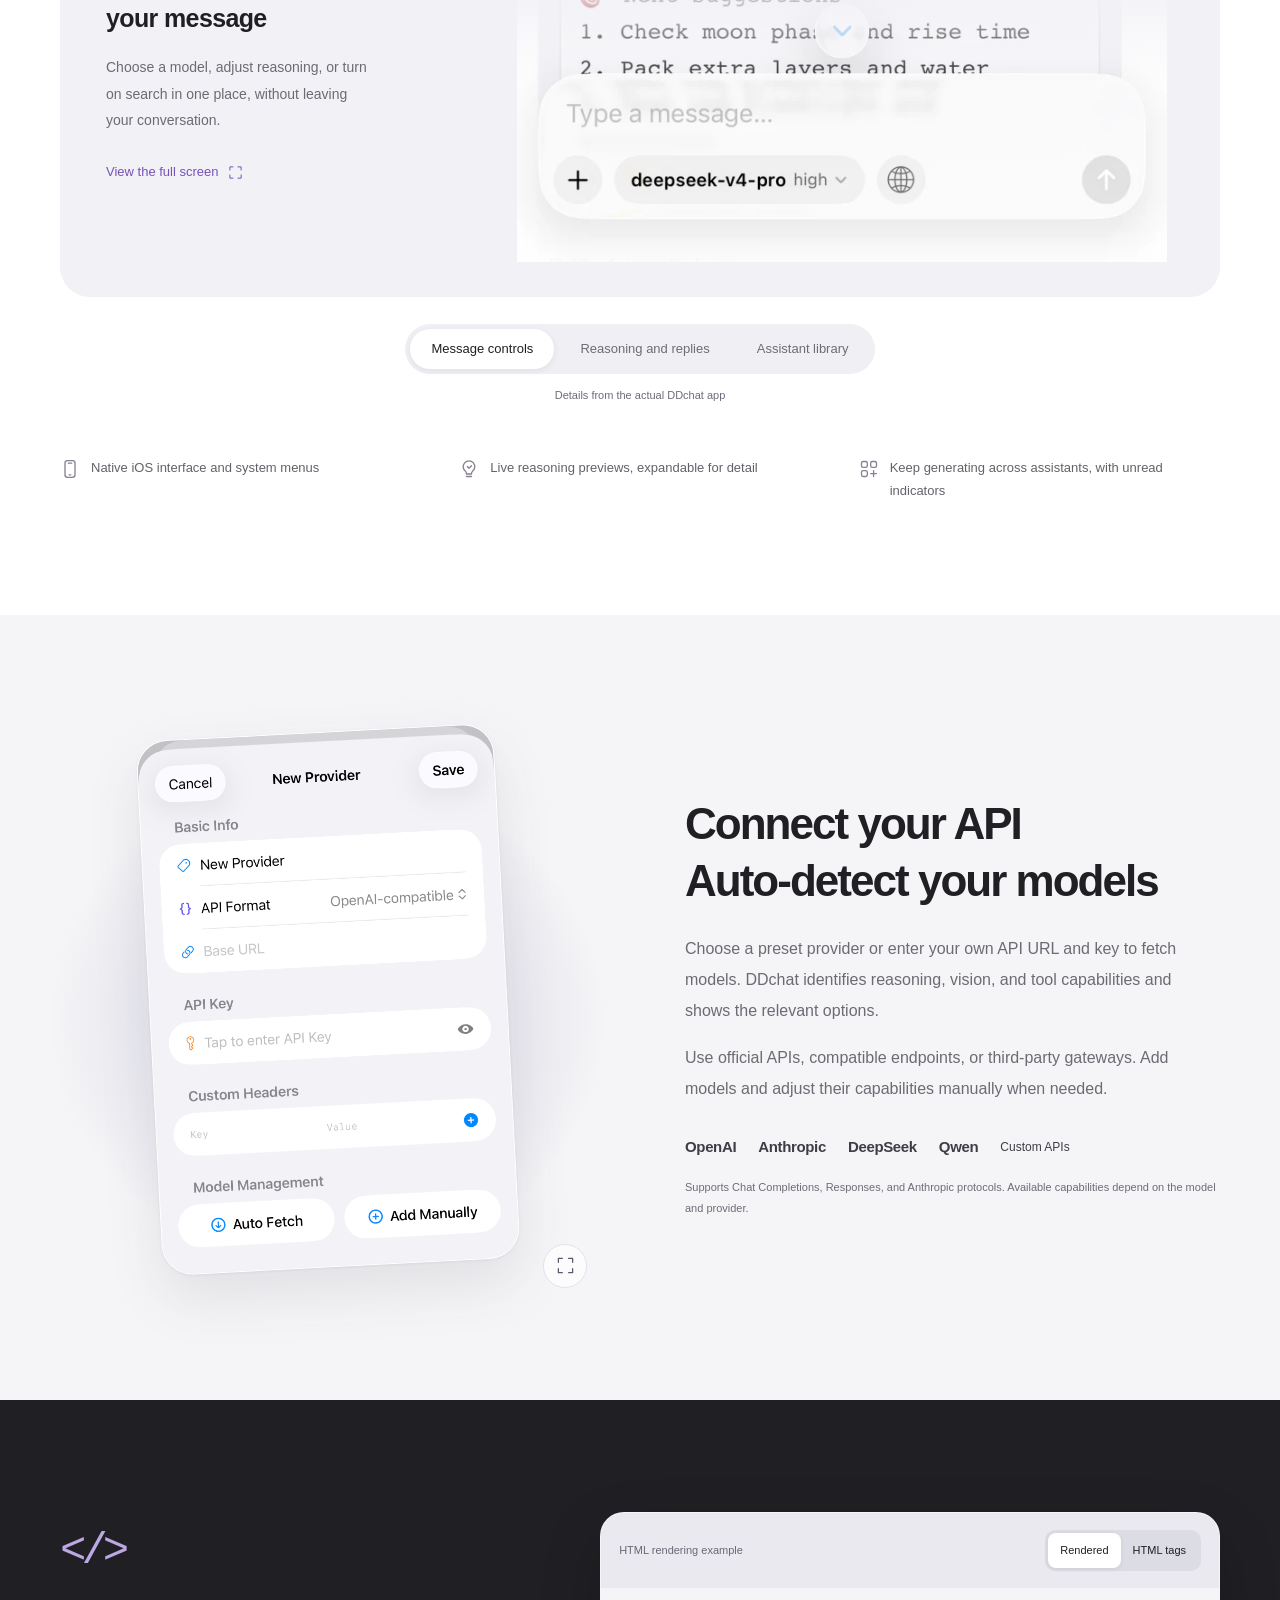
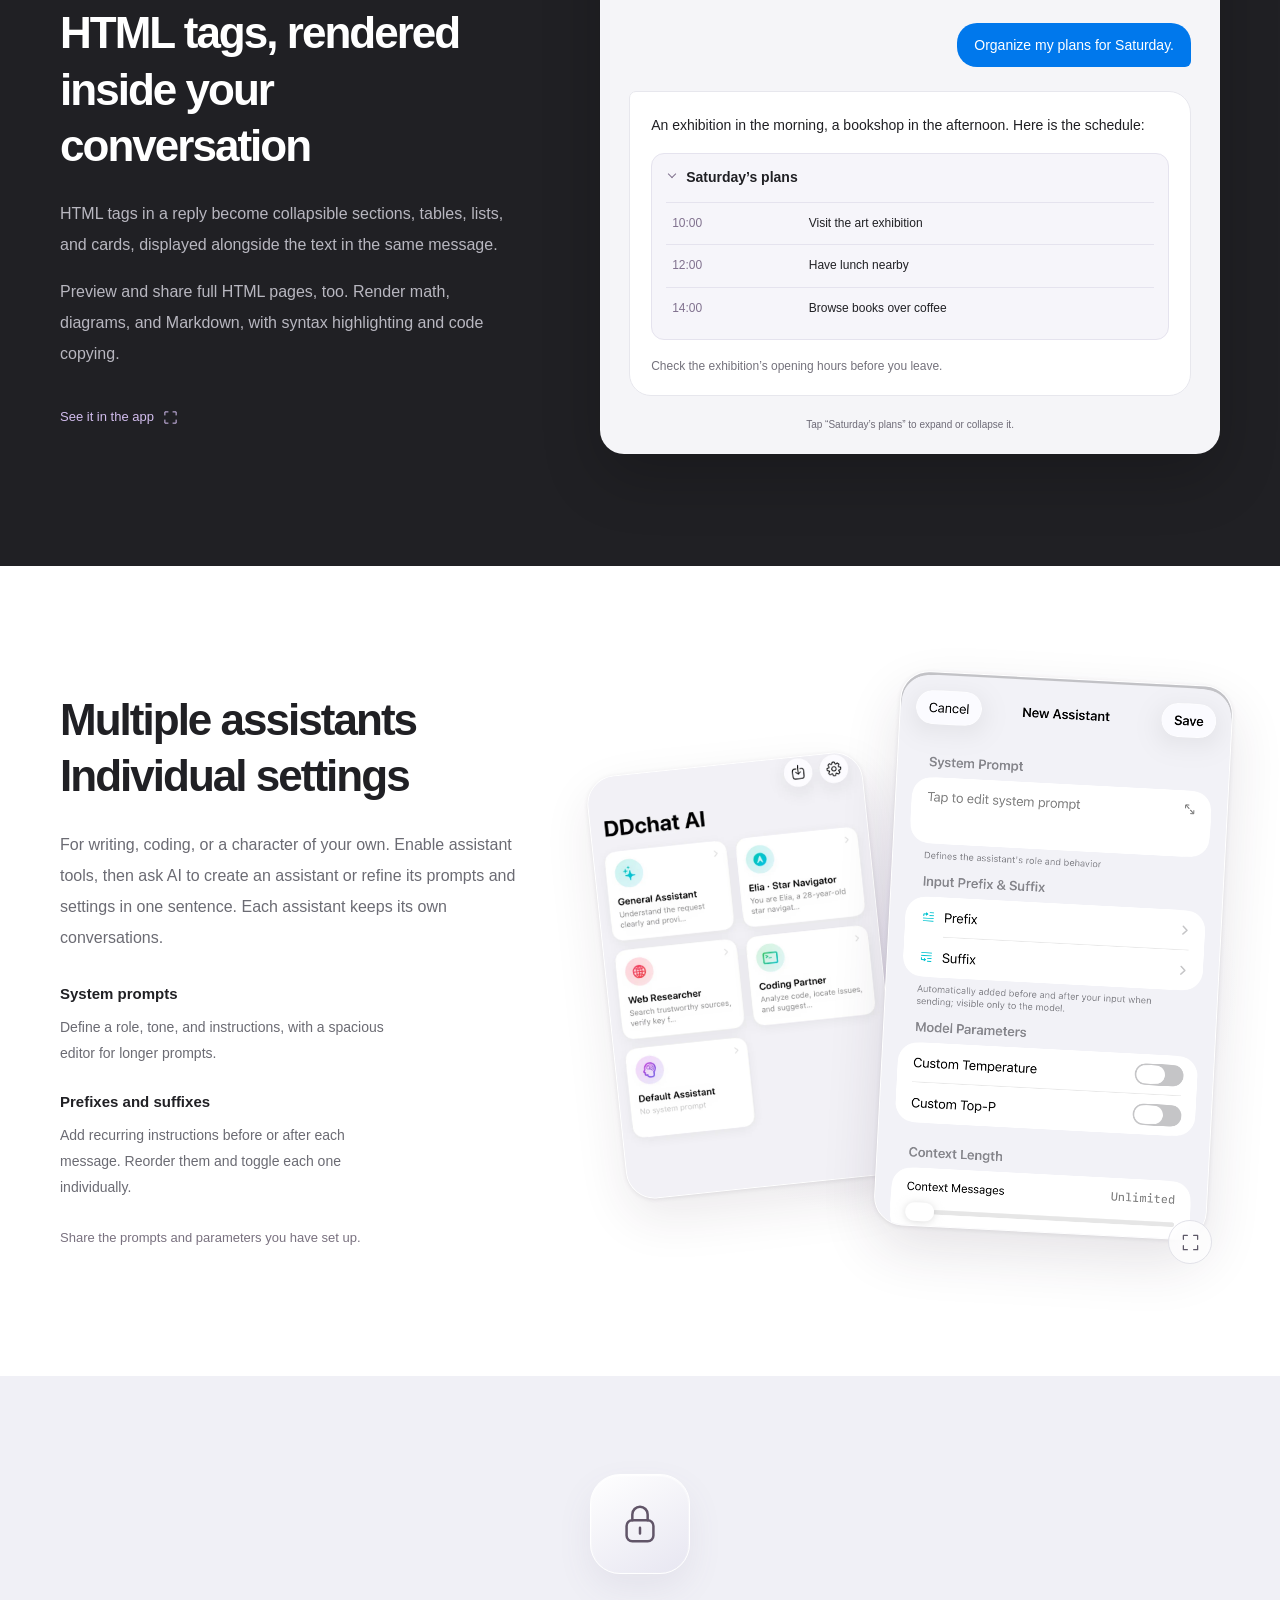
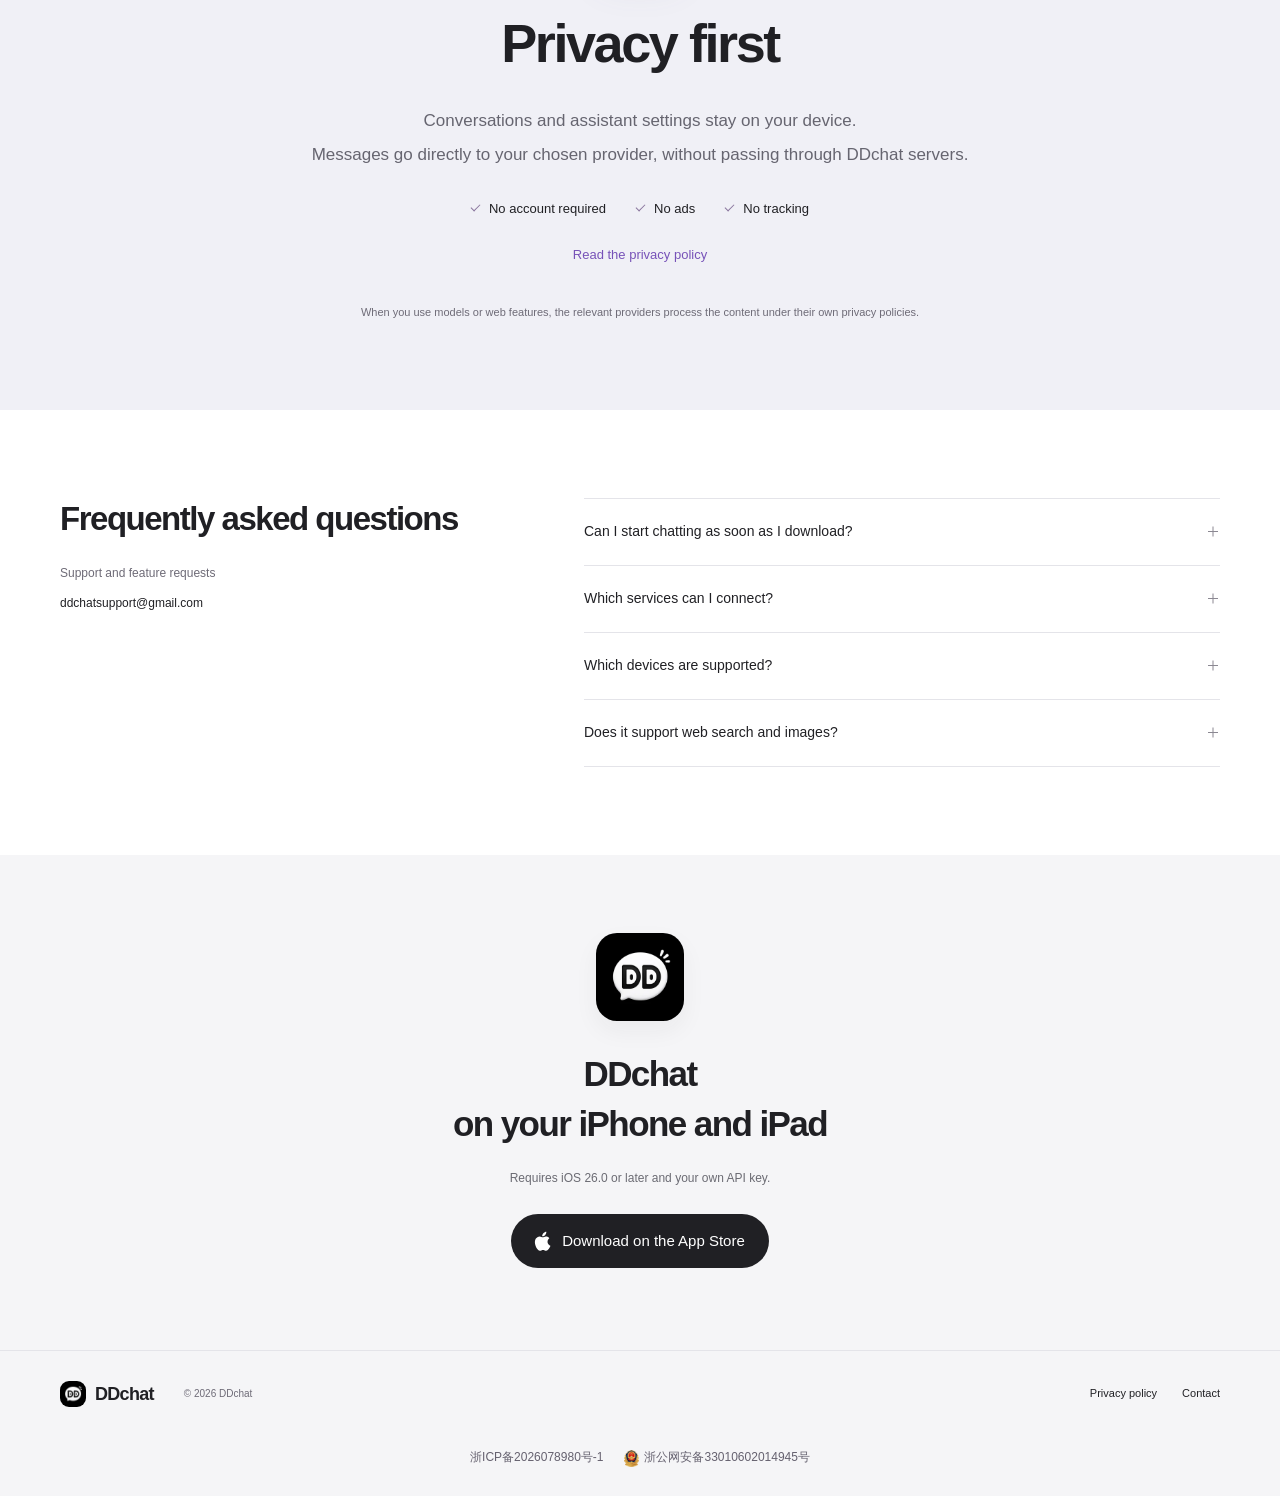
==== commit f0977d99: "fix: restore DDchat website branding" ====
--- a/index.html
+++ b/index.html
@@ -6,18 +6,18 @@
   <meta name="description" content="DDchat，精致简约的 iOS 原生 AI 客户端。自定义 API、自动识别模型，在对话中渲染 HTML 标签，为不同用途配置助手。对话保存在本地。">
   <meta name="theme-color" content="#f5f5f7">
   <meta property="og:type" content="website">
-  <meta property="og:site_name" content="DDchat使用指南">
-  <meta property="og:title" content="DDchat使用指南 — 精致简约的 iOS 原生 AI 客户端">
+  <meta property="og:site_name" content="DDchat">
+  <meta property="og:title" content="DDchat — 精致简约的 iOS 原生 AI 客户端">
   <meta property="og:description" content="原生设计，简单易用。接入自己的 API，使用你喜欢的模型和助手。">
   <meta property="og:locale" content="zh_CN">
-  <title>DDchat使用指南 — 精致简约的 iOS 原生 AI 客户端</title>
+  <title>DDchat — 精致简约的 iOS 原生 AI 客户端</title>
   <link rel="canonical" href="https://ddchat.top/">
   <meta property="og:url" content="https://ddchat.top/">
   <link rel="icon" href="assets/app-icon.webp" type="image/webp">
   <link rel="apple-touch-icon" href="assets/app-icon.webp">
   <link rel="stylesheet" href="assets/site.css?v=20260930-police-filing">
   <script src="assets/focus.js?v=20260921-focus" defer></script>
-  <script src="assets/site.js?v=20260929-filing-name" defer></script>
+  <script src="assets/site.js?v=20261012-brand" defer></script>
 </head>
 <body>
   <svg class="icon-definitions" xmlns="http://www.w3.org/2000/svg" aria-hidden="true">
@@ -38,7 +38,7 @@
   <a class="skip-link" href="#main-content" data-i18n="skipLink">跳到主要内容</a>
   <header class="site-header">
     <div class="container header-inner">
-      <a class="brand" href="#top" aria-label="DDchat使用指南"><img src="assets/app-icon.webp" width="32" height="32" alt=""><span>DDchat使用指南</span></a>
+      <a class="brand" href="#top" aria-label="DDchat"><img src="assets/app-icon.webp" width="32" height="32" alt=""><span>DDchat</span></a>
       <nav class="site-nav" aria-label="主导航" data-aria-i18n="navLabel">
         <a href="#experience" data-i18n="navDesign">设计</a><a href="#connections" data-i18n="navAPI">接入</a><a href="#html-rendering">HTML</a><a href="#assistants" data-i18n="navAssistants">助手</a><a href="#privacy" data-i18n="navPrivacy">隐私</a>
       </nav>
@@ -130,7 +130,7 @@
     <section class="download-section" id="usage" aria-labelledby="download-title"><div class="container download-inner"><img class="download-icon" src="assets/app-icon.webp" width="88" height="88" alt="" loading="lazy"><h2 id="download-title" data-i18n="downloadTitle">在 iPhone 和 iPad 上
 使用 DDchat</h2><p data-i18n="downloadBody">iOS 26.0 及以上版本，需自备 API 密钥。</p><a class="store-button" href="https://apps.apple.com/cn/app/ddchat-ai/id6766894679" data-store-link><svg class="icon apple" aria-hidden="true"><use href="#icon-apple"/></svg><span data-i18n="storeDownload">在 App Store 下载</span></a></div></section>
   </main>
-  <footer class="site-footer"><div class="container footer-inner"><a class="brand" href="#top"><img src="assets/app-icon.webp" width="26" height="26" alt=""><span>DDchat使用指南</span></a><p>© 2026 DDchat</p><div><a href="privacy-policy.html?lang=zh-Hans" data-privacy-link data-i18n="footerPrivacy">隐私政策</a><a href="mailto:ddchatsupport@gmail.com" data-i18n="contact">联系我们</a></div></div><p class="icp-filing"><a href="https://beian.miit.gov.cn/" target="_blank" rel="noopener noreferrer">浙ICP备2026078980号-1</a><a href="https://beian.mps.gov.cn/#/query/webSearch?code=33010602014945" target="_blank" rel="noopener noreferrer"><img src="assets/police-filing.png" width="16" height="17" alt="">浙公网安备33010602014945号</a></p></footer>
+  <footer class="site-footer"><div class="container footer-inner"><a class="brand" href="#top"><img src="assets/app-icon.webp" width="26" height="26" alt=""><span>DDchat</span></a><p>© 2026 DDchat</p><div><a href="privacy-policy.html?lang=zh-Hans" data-privacy-link data-i18n="footerPrivacy">隐私政策</a><a href="mailto:ddchatsupport@gmail.com" data-i18n="contact">联系我们</a></div></div><p class="icp-filing"><a href="https://beian.miit.gov.cn/" target="_blank" rel="noopener noreferrer">浙ICP备2026078980号-1</a><a href="https://beian.mps.gov.cn/#/query/webSearch?code=33010602014945" target="_blank" rel="noopener noreferrer"><img src="assets/police-filing.png" width="16" height="17" alt="">浙公网安备33010602014945号</a></p></footer>
   <dialog class="screenshot-dialog" id="screenshot-dialog" aria-labelledby="screenshot-title"><div class="dialog-toolbar"><h2 id="screenshot-title" data-i18n="actualScreen">DDchat 实际应用界面</h2><button class="dialog-close" aria-label="关闭" data-aria-i18n="close" autofocus><svg class="icon" aria-hidden="true"><use href="#icon-close"/></svg></button></div><img id="dialog-screen" src="assets/screens/zh-Hans-html.webp" width="720" height="1558" alt="DDchat HTML 内容展示"></dialog>
 </body>
 </html>
